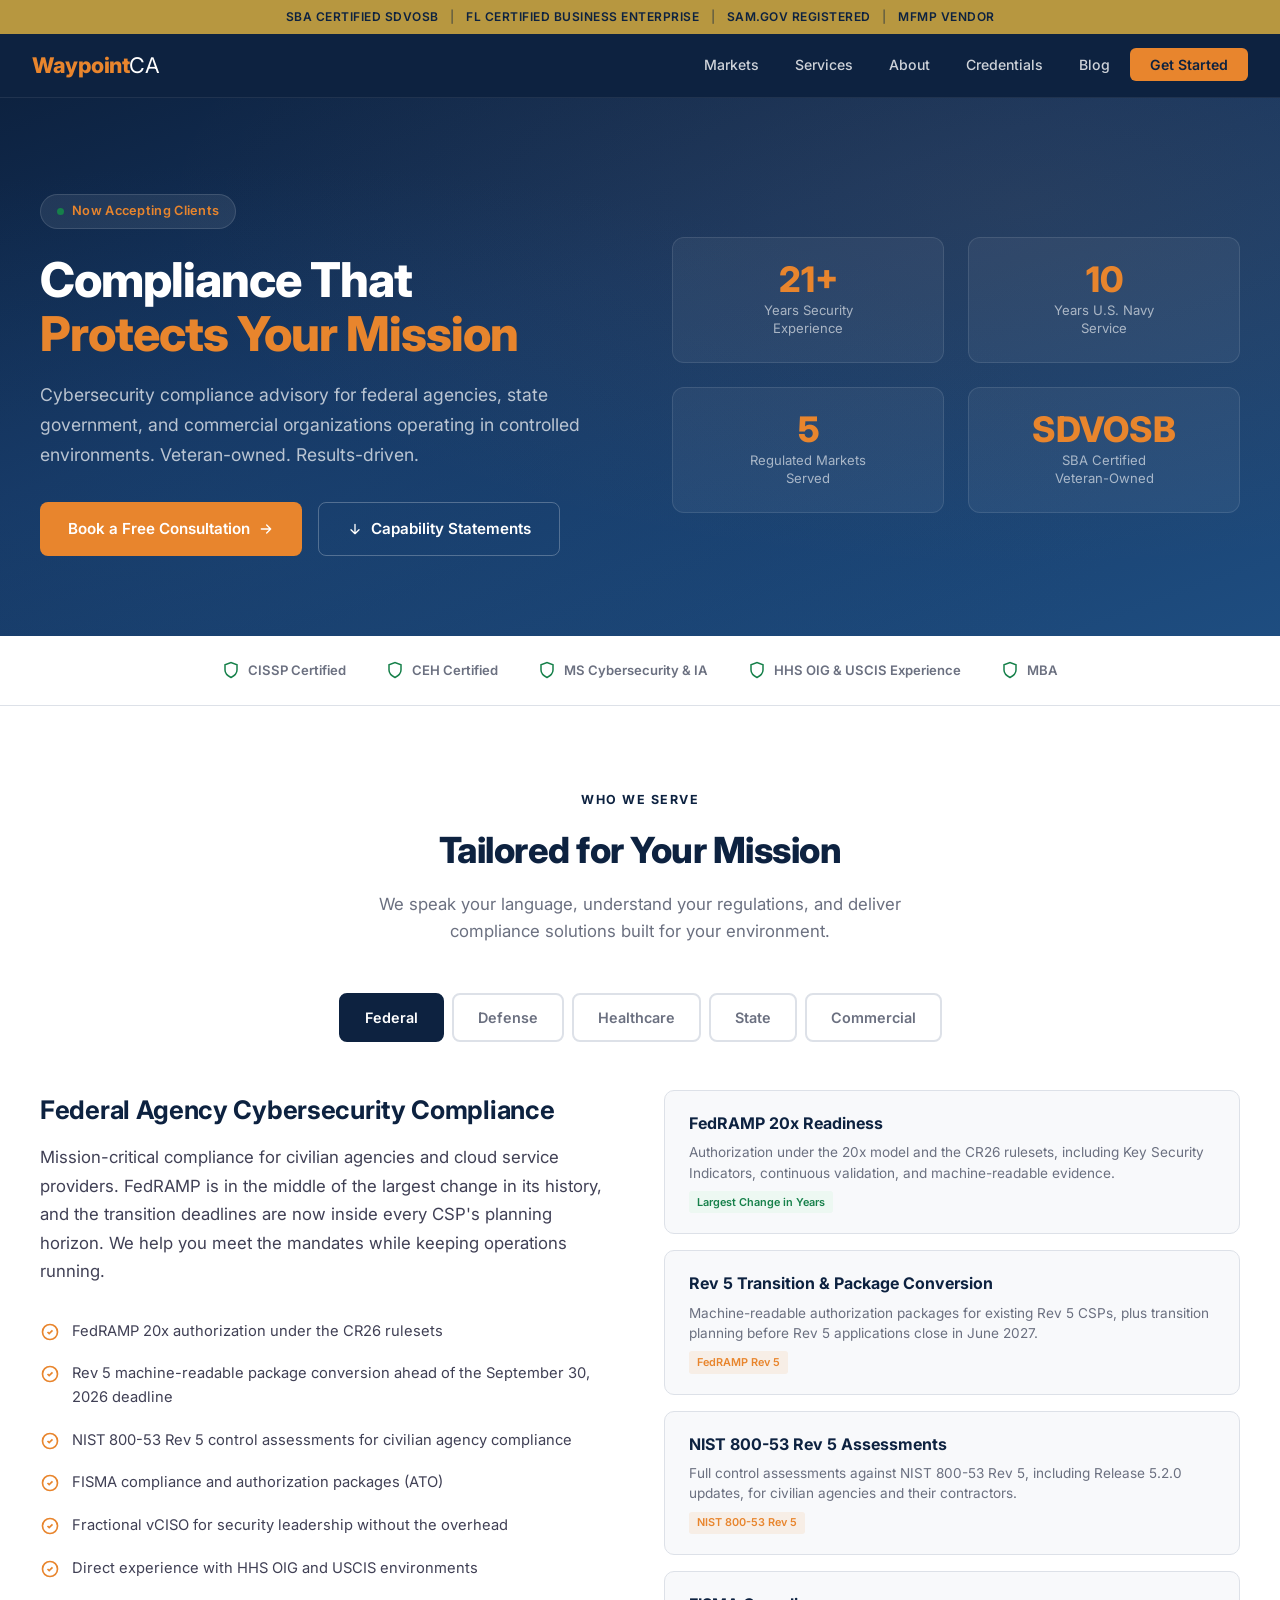
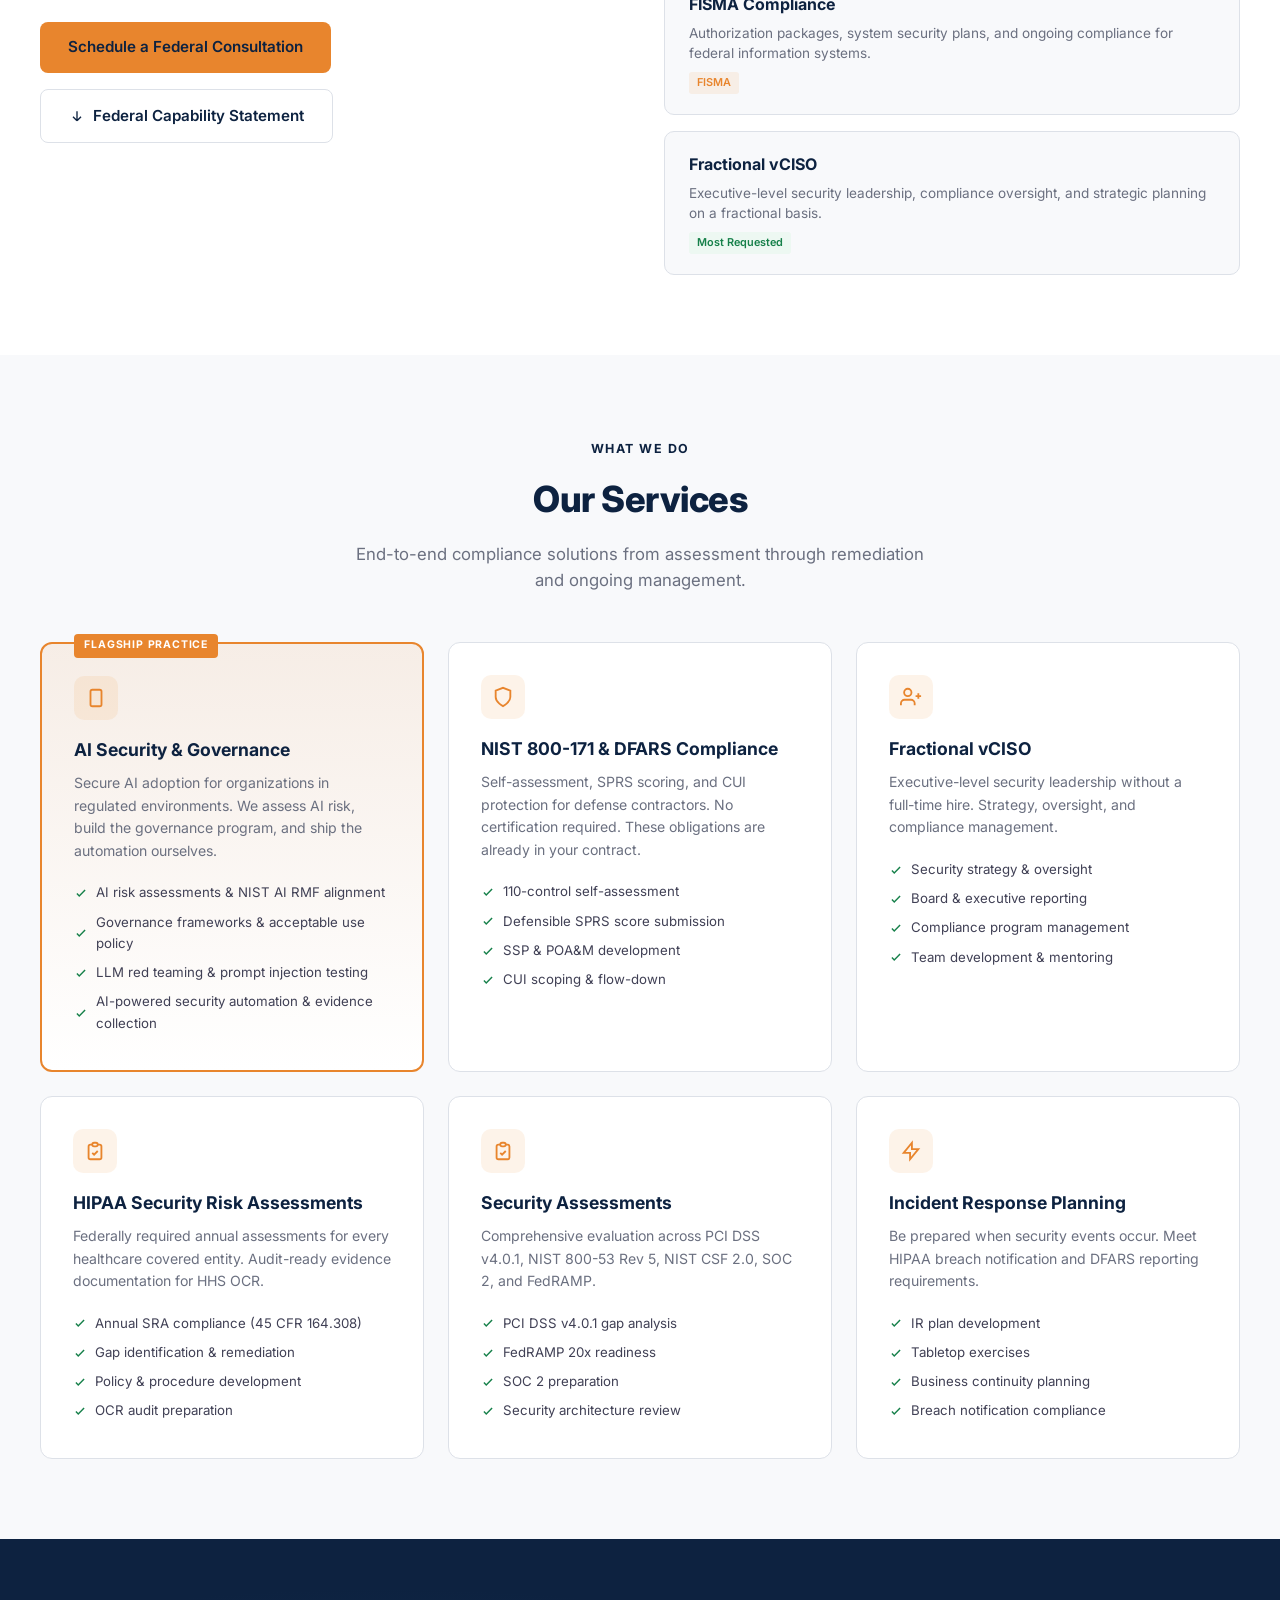
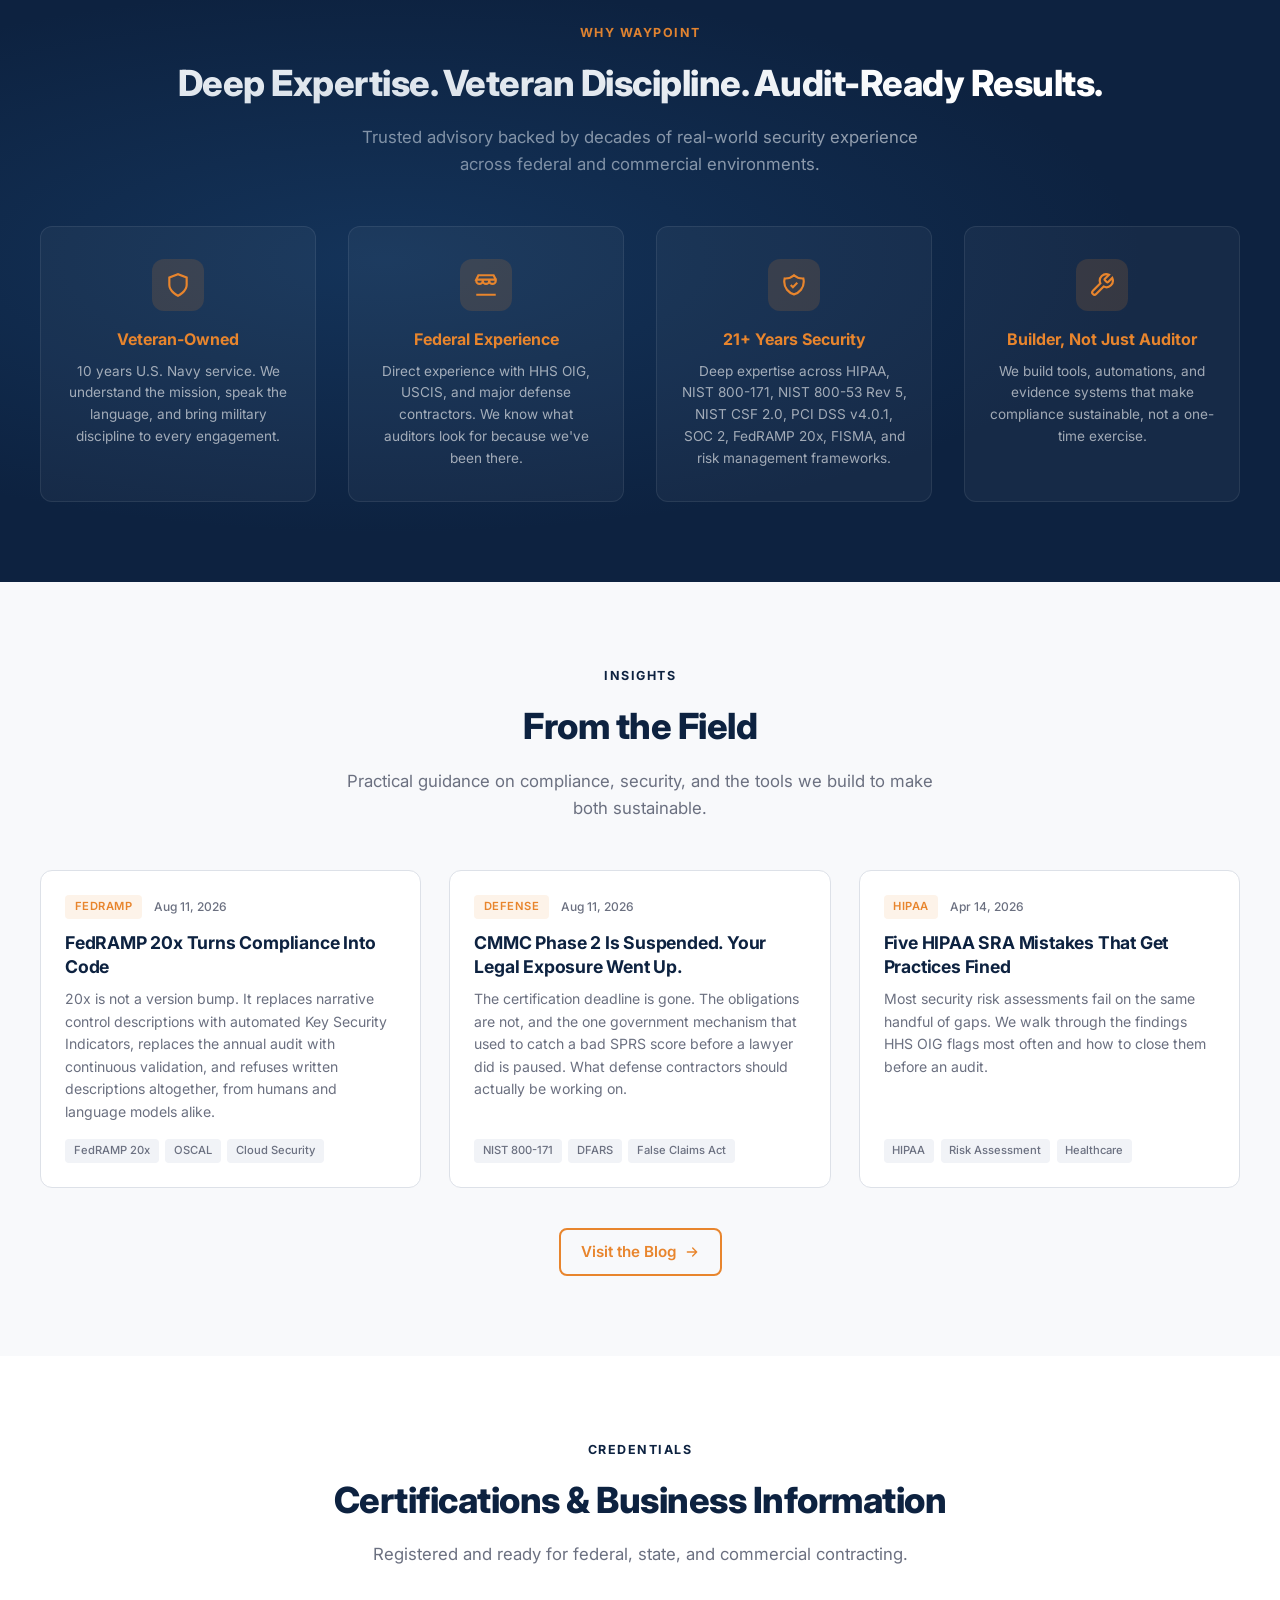
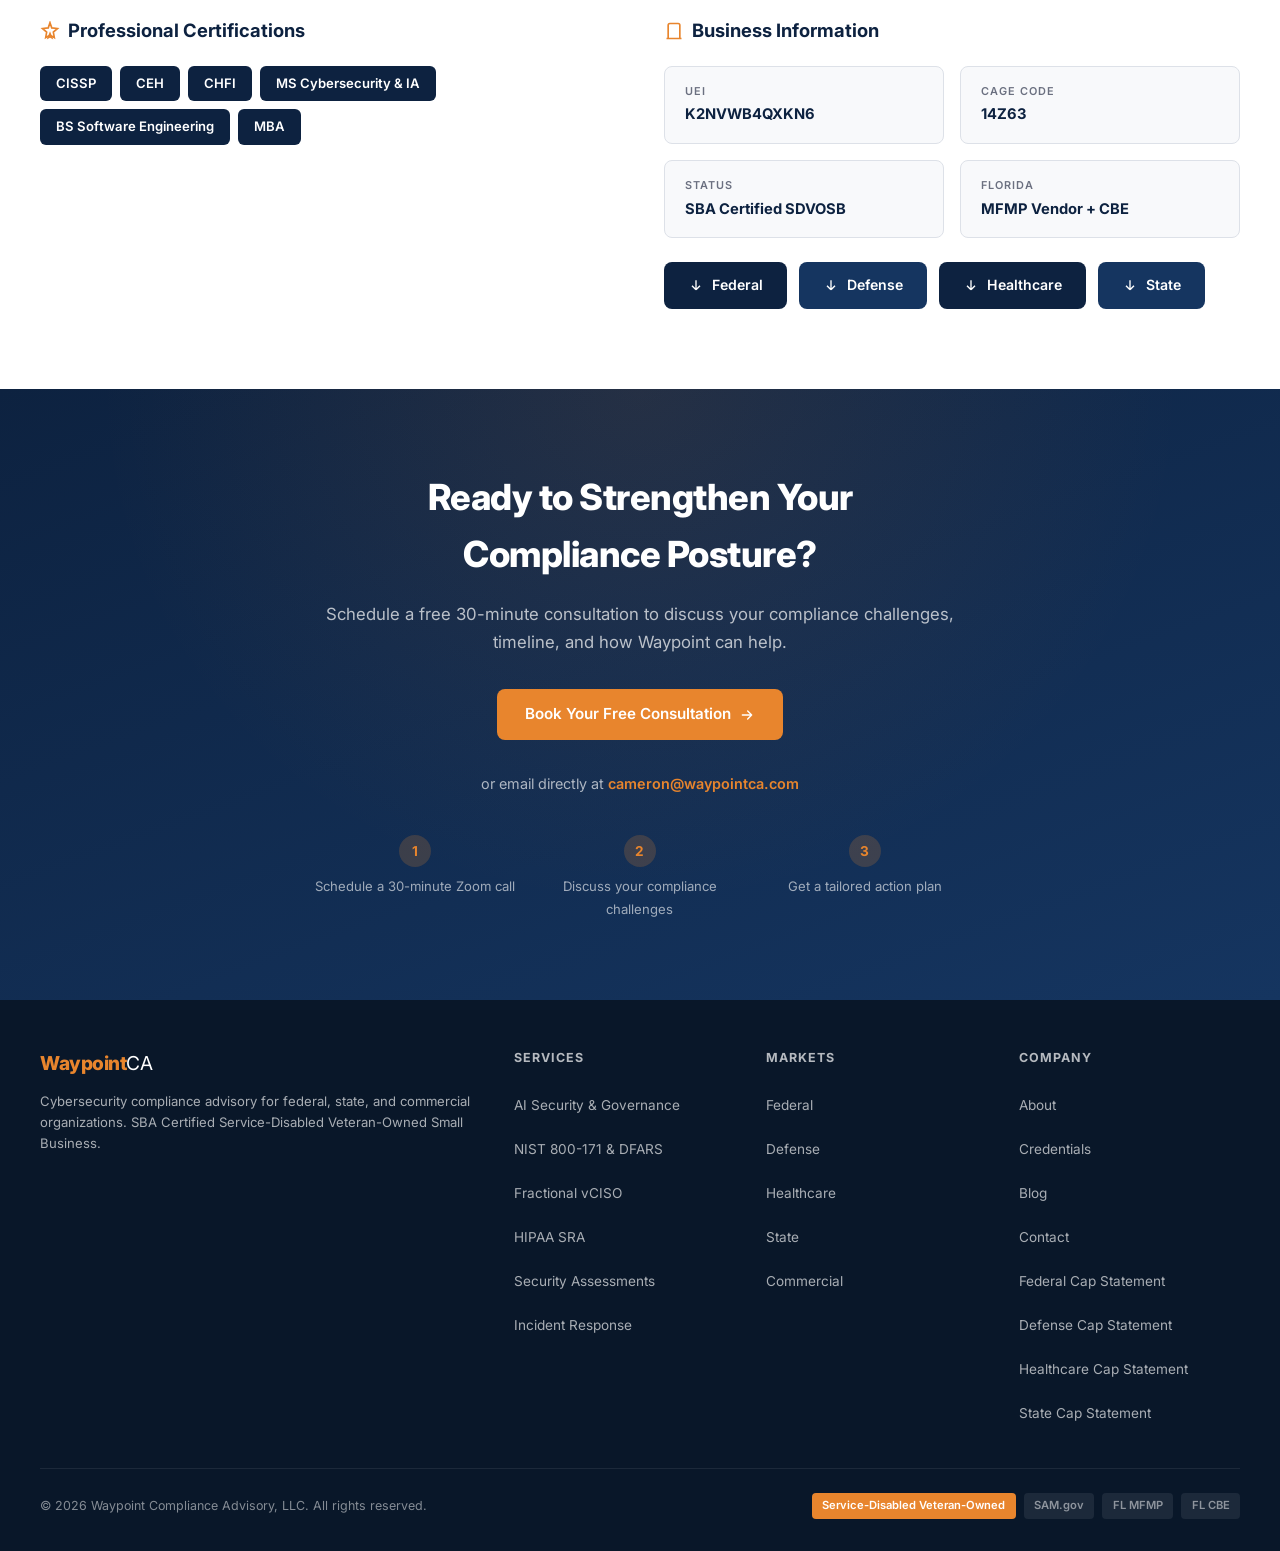
==== index.html @ 5ec18beb "Lead insights with the FedRAMP 20x post Swaps the Florida Makers card, whose CMMC deadline framing i" ====
<!DOCTYPE html>
<html lang="en">
<head>
    <meta charset="UTF-8">
    <meta name="viewport" content="width=device-width, initial-scale=1.0">
    <title>Waypoint Compliance Advisory | Cybersecurity Compliance for Federal, State & Commercial</title>
    <meta name="description" content="Cybersecurity compliance advisory for federal agencies, state government, healthcare, and commercial organizations. HIPAA, NIST 800-171, FedRAMP 20x, FISMA, SOC 2, PCI DSS. SBA Certified SDVOSB. 21+ years experience.">
    <meta property="og:title" content="Waypoint Compliance Advisory | Cybersecurity Compliance">
    <meta property="og:description" content="Cybersecurity compliance advisory for federal, state, healthcare, and commercial organizations. HIPAA, NIST 800-171, FedRAMP, FISMA, SOC 2. SBA Certified SDVOSB.">
    <meta property="og:type" content="website">
    <meta property="og:url" content="https://waypointca.com">
    <meta name="twitter:card" content="summary">
    <meta name="twitter:title" content="Waypoint Compliance Advisory">
    <meta name="twitter:description" content="Cybersecurity compliance for federal, state, healthcare, and commercial organizations. Veteran-owned. Results-driven.">
    <link rel="canonical" href="https://waypointca.com">
    <link rel="preconnect" href="https://fonts.googleapis.com">
    <link rel="preconnect" href="https://fonts.gstatic.com" crossorigin>
    <link href="https://fonts.googleapis.com/css2?family=Inter:wght@400;500;600;700;800&display=swap" rel="stylesheet">
    <style>
        * { margin: 0; padding: 0; box-sizing: border-box; }
        html { scroll-behavior: smooth; }

        /* Skip link */
        .skip-link {
            position: absolute;
            top: -50px;
            left: 0;
            background: var(--accent);
            color: #fff;
            padding: 0.5rem 1.25rem;
            z-index: 200;
            font-weight: 600;
            text-decoration: none;
            border-radius: 0 0 6px 0;
        }
        .skip-link:focus { top: 0; }

        /* Focus indicators */
        a:focus-visible, button:focus-visible, [role="tab"]:focus-visible {
            outline: 2px solid var(--accent);
            outline-offset: 2px;
        }

        :root {
            --navy: #0d2240;
            --navy-mid: #153560;
            --navy-light: #1e4d80;
            --accent: #e8852d;
            --accent-hover: #d4751f;
            --accent-light: rgba(232, 133, 45, 0.1);
            --white: #ffffff;
            --off-white: #f8f9fb;
            --light-bg: #f1f3f7;
            --text-dark: #1a1a2e;
            --text-body: #404055;
            --text-muted: #6b7080;
            --green: #16804a;
            --green-light: #edf8f2;
            --border: #dde1e8;
            --gold: #b79740;
        }

        body {
            font-family: 'Inter', -apple-system, BlinkMacSystemFont, 'Segoe UI', Roboto, sans-serif;
            color: var(--text-body);
            line-height: 1.6;
            -webkit-font-smoothing: antialiased;
        }

        .container {
            max-width: 1200px;
            margin: 0 auto;
            padding: 0 2rem;
        }

        /* ═══════════════════════════════════
           NAV
        ═══════════════════════════════════ */
        .top-bar {
            background: var(--gold);
            color: var(--navy);
            text-align: center;
            padding: 0.45rem 1rem;
            font-size: 0.75rem;
            font-weight: 600;
            letter-spacing: 0.5px;
            text-transform: uppercase;
        }
        .top-bar span { opacity: 0.5; margin: 0 0.5rem; }

        nav {
            background: var(--navy);
            padding: 0 2rem;
            display: flex;
            justify-content: space-between;
            align-items: center;
            position: sticky;
            top: 0;
            z-index: 100;
            height: 64px;
            border-bottom: 1px solid rgba(255,255,255,0.08);
        }
        .logo {
            color: var(--accent);
            font-size: 1.35rem;
            font-weight: 800;
            text-decoration: none;
            letter-spacing: -0.5px;
        }
        .logo span { color: var(--white); font-weight: 400; }

        .nav-links { list-style: none; display: flex; gap: 0.25rem; align-items: center; }
        .nav-links a {
            color: rgba(255,255,255,0.8);
            text-decoration: none;
            font-size: 0.88rem;
            font-weight: 500;
            padding: 0.5rem 1rem;
            border-radius: 6px;
            transition: all 0.2s;
        }
        .nav-links a:hover { color: #fff; background: rgba(255,255,255,0.08); }
        .nav-cta {
            background: var(--accent) !important;
            color: var(--navy) !important;
            font-weight: 600 !important;
            padding: 0.5rem 1.25rem !important;
        }
        .nav-cta:hover { background: var(--accent-hover) !important; }

        /* Mobile nav toggle */
        .nav-toggle { display: none; background: none; border: none; cursor: pointer; padding: 0.5rem; }
        .nav-toggle svg { width: 24px; height: 24px; stroke: white; }

        /* ═══════════════════════════════════
           HERO
        ═══════════════════════════════════ */
        .hero {
            background: linear-gradient(160deg, var(--navy) 0%, var(--navy-mid) 40%, var(--navy-light) 100%);
            color: var(--white);
            padding: 6rem 2rem 5rem;
            position: relative;
            overflow: hidden;
        }
        .hero::before {
            content: '';
            position: absolute;
            top: 0; right: 0; bottom: 0; left: 0;
            background:
                radial-gradient(ellipse at 80% 20%, rgba(232,133,45,0.08) 0%, transparent 60%),
                radial-gradient(ellipse at 20% 80%, rgba(30,77,128,0.3) 0%, transparent 60%);
        }
        .hero-content {
            position: relative;
            max-width: 1200px;
            margin: 0 auto;
            display: grid;
            grid-template-columns: 1fr 1fr;
            gap: 4rem;
            align-items: center;
        }
        .hero-text { max-width: 580px; }
        .hero-eyebrow {
            display: inline-flex;
            align-items: center;
            gap: 0.5rem;
            background: rgba(255,255,255,0.08);
            border: 1px solid rgba(255,255,255,0.12);
            color: var(--accent);
            padding: 0.4rem 1rem;
            border-radius: 20px;
            font-size: 0.8rem;
            font-weight: 600;
            margin-bottom: 1.5rem;
            letter-spacing: 0.3px;
        }
        .hero-eyebrow .dot { width: 7px; height: 7px; background: var(--green); border-radius: 50%; }
        .hero h1 {
            font-size: 3rem;
            line-height: 1.12;
            font-weight: 800;
            letter-spacing: -1px;
            margin-bottom: 1.25rem;
        }
        .hero h1 .highlight { color: var(--accent); }
        .hero .subtitle {
            font-size: 1.1rem;
            color: rgba(255,255,255,0.7);
            line-height: 1.7;
            margin-bottom: 2rem;
        }
        .hero-actions { display: flex; gap: 1rem; flex-wrap: wrap; }

        .btn-primary {
            display: inline-flex;
            align-items: center;
            gap: 0.5rem;
            background: var(--accent);
            color: var(--navy);
            padding: 0.85rem 1.75rem;
            border-radius: 8px;
            text-decoration: none;
            font-weight: 600;
            font-size: 0.95rem;
            transition: all 0.2s;
            border: none;
            cursor: pointer;
        }
        .btn-primary:hover { background: var(--accent-hover); transform: translateY(-1px); }

        /* On dark backgrounds, use white text on accent buttons */
        .hero .btn-primary,
        .cta-section .btn-primary { color: var(--white); }

        .btn-outline {
            display: inline-flex;
            align-items: center;
            gap: 0.5rem;
            background: transparent;
            color: var(--white);
            padding: 0.85rem 1.75rem;
            border-radius: 8px;
            text-decoration: none;
            font-weight: 600;
            font-size: 0.95rem;
            transition: all 0.2s;
            border: 1px solid rgba(255,255,255,0.25);
        }
        .btn-outline:hover { background: rgba(255,255,255,0.08); border-color: rgba(255,255,255,0.4); }

        /* Hero stats */
        .hero-stats {
            display: grid;
            grid-template-columns: 1fr 1fr;
            gap: 1.5rem;
        }
        .stat-card {
            background: rgba(255,255,255,0.05);
            border: 1px solid rgba(255,255,255,0.1);
            border-radius: 12px;
            padding: 1.5rem;
            text-align: center;
        }
        .stat-card .number {
            font-size: 2.2rem;
            font-weight: 800;
            color: var(--accent);
            line-height: 1;
            margin-bottom: 0.25rem;
        }
        .stat-card .label {
            font-size: 0.82rem;
            color: rgba(255,255,255,0.6);
            line-height: 1.4;
        }

        /* ═══════════════════════════════════
           TRUST BAR
        ═══════════════════════════════════ */
        .trust-bar {
            background: var(--white);
            border-bottom: 1px solid var(--border);
            padding: 1.5rem 2rem;
        }
        .trust-bar-inner {
            max-width: 1200px;
            margin: 0 auto;
            display: flex;
            justify-content: center;
            align-items: center;
            gap: 2.5rem;
            flex-wrap: wrap;
        }
        .trust-item {
            display: flex;
            align-items: center;
            gap: 0.5rem;
            font-size: 0.82rem;
            font-weight: 600;
            color: var(--text-muted);
        }
        .trust-item svg {
            width: 18px;
            height: 18px;
            flex-shrink: 0;
        }

        /* ═══════════════════════════════════
           MARKET TABS
        ═══════════════════════════════════ */
        .markets-section {
            padding: 5rem 2rem;
            background: var(--white);
        }
        .section-header {
            text-align: center;
            margin-bottom: 3rem;
        }
        .section-label {
            display: inline-block;
            font-size: 0.78rem;
            font-weight: 700;
            text-transform: uppercase;
            letter-spacing: 1.5px;
            color: var(--navy);
            margin-bottom: 0.75rem;
        }
        .section-header h2 {
            font-size: 2.25rem;
            font-weight: 800;
            color: var(--navy);
            letter-spacing: -0.5px;
            margin-bottom: 0.75rem;
        }
        .section-header p {
            color: var(--text-muted);
            max-width: 600px;
            margin: 0 auto;
            font-size: 1.05rem;
        }

        .market-tabs {
            display: flex;
            justify-content: center;
            gap: 0.5rem;
            margin-bottom: 3rem;
            flex-wrap: wrap;
        }
        .market-tab {
            padding: 0.7rem 1.5rem;
            border: 2px solid var(--border);
            border-radius: 8px;
            font-size: 0.9rem;
            font-weight: 600;
            color: var(--text-muted);
            cursor: pointer;
            transition: all 0.2s;
            background: var(--white);
        }
        .market-tab:hover {
            border-color: var(--accent);
            color: var(--accent);
        }
        .market-tab.active {
            background: var(--navy);
            color: var(--white);
            border-color: var(--navy);
        }

        .market-panel { display: none; }
        .market-panel.active { display: block; }

        .market-content {
            max-width: 1200px;
            margin: 0 auto;
            display: grid;
            grid-template-columns: 1fr 1fr;
            gap: 3rem;
            align-items: start;
        }
        .market-info h3 {
            font-size: 1.6rem;
            font-weight: 700;
            color: var(--navy);
            margin-bottom: 0.75rem;
            letter-spacing: -0.3px;
        }
        .market-info .lead {
            font-size: 1.05rem;
            color: var(--text-body);
            margin-bottom: 1.5rem;
            line-height: 1.7;
        }
        .market-pain-points {
            list-style: none;
            margin-bottom: 2rem;
        }
        .market-pain-points li {
            display: flex;
            gap: 0.75rem;
            padding: 0.6rem 0;
            font-size: 0.92rem;
            color: var(--text-body);
            align-items: flex-start;
        }
        .market-pain-points li svg {
            flex-shrink: 0;
            margin-top: 2px;
        }

        .market-services {
            display: grid;
            gap: 1rem;
        }
        .market-service-card {
            background: var(--off-white);
            border: 1px solid var(--border);
            border-radius: 10px;
            padding: 1.25rem 1.5rem;
            transition: all 0.2s;
        }
        .market-service-card:hover {
            border-color: var(--accent);
            box-shadow: 0 2px 12px rgba(232,133,45,0.1);
        }
        .market-service-card h4 {
            font-size: 1rem;
            font-weight: 700;
            color: var(--navy);
            margin-bottom: 0.35rem;
        }
        .market-service-card p {
            font-size: 0.85rem;
            color: var(--text-muted);
            line-height: 1.5;
        }
        .market-service-card .tag {
            display: inline-block;
            font-size: 0.68rem;
            padding: 0.15rem 0.5rem;
            border-radius: 3px;
            font-weight: 600;
            margin-top: 0.5rem;
        }
        .tag-framework { background: var(--accent-light); color: var(--accent); }
        .tag-popular { background: var(--green-light); color: var(--green); }

        .advisory-note {
            background: var(--off-white);
            border-left: 3px solid var(--accent);
            border-radius: 0 8px 8px 0;
            padding: 1rem 1.25rem;
            margin-bottom: 2rem;
            font-size: 0.85rem;
            line-height: 1.65;
            color: var(--text-body);
        }
        .advisory-note strong { color: var(--navy); }

        /* ═══════════════════════════════════
           SERVICES
        ═══════════════════════════════════ */
        .services-section {
            padding: 5rem 2rem;
            background: var(--off-white);
        }
        .services-grid {
            display: grid;
            grid-template-columns: repeat(3, 1fr);
            gap: 1.5rem;
            max-width: 1200px;
            margin: 0 auto;
        }
        .service-card {
            background: var(--white);
            border: 1px solid var(--border);
            border-radius: 12px;
            padding: 2rem;
            transition: all 0.25s;
            position: relative;
        }
        .service-card:hover {
            border-color: var(--accent);
            box-shadow: 0 4px 20px rgba(0,0,0,0.06);
            transform: translateY(-2px);
        }
        .service-card.featured {
            border: 2px solid var(--accent);
            background: linear-gradient(to bottom, var(--accent-light), var(--white));
        }
        .service-card .flag {
            position: absolute;
            top: -10px;
            left: 2rem;
            background: var(--accent);
            color: var(--white);
            font-size: 0.66rem;
            font-weight: 700;
            text-transform: uppercase;
            letter-spacing: 0.8px;
            padding: 0.2rem 0.65rem;
            border-radius: 4px;
        }
        .service-card .card-icon {
            width: 44px;
            height: 44px;
            border-radius: 10px;
            display: flex;
            align-items: center;
            justify-content: center;
            margin-bottom: 1rem;
            background: var(--accent-light);
        }
        .service-card .card-icon svg { width: 22px; height: 22px; }
        .service-card .card-icon.green { background: var(--green-light); }
        .service-card h3 {
            font-size: 1.1rem;
            font-weight: 700;
            color: var(--navy);
            margin-bottom: 0.5rem;
        }
        .service-card p {
            font-size: 0.88rem;
            color: var(--text-muted);
            margin-bottom: 1rem;
            line-height: 1.6;
        }
        .service-card ul {
            list-style: none;
            font-size: 0.83rem;
        }
        .service-card ul li {
            display: flex;
            align-items: center;
            gap: 0.5rem;
            padding: 0.25rem 0;
            color: var(--text-body);
        }
        .service-card ul li svg { flex-shrink: 0; }

        /* ═══════════════════════════════════
           WHY WAYPOINT
        ═══════════════════════════════════ */
        .why-section {
            padding: 5rem 2rem;
            background: var(--navy);
            color: var(--white);
            position: relative;
            overflow: hidden;
        }
        .why-section::before {
            content: '';
            position: absolute;
            top: 0; right: 0; bottom: 0; left: 0;
            background: radial-gradient(ellipse at 30% 50%, rgba(30,77,128,0.4) 0%, transparent 60%);
        }
        .why-section .section-header h2 { color: var(--white); }
        .why-section .section-header p { color: rgba(255,255,255,0.6); }
        .why-section .section-label { color: var(--accent); }

        .why-grid {
            display: grid;
            grid-template-columns: repeat(4, 1fr);
            gap: 2rem;
            max-width: 1200px;
            margin: 0 auto;
            position: relative;
        }
        .why-card {
            text-align: center;
            padding: 2rem 1.5rem;
            background: rgba(255,255,255,0.04);
            border: 1px solid rgba(255,255,255,0.08);
            border-radius: 12px;
            transition: all 0.25s;
        }
        .why-card:hover {
            background: rgba(255,255,255,0.08);
            transform: translateY(-2px);
        }
        .why-card .card-icon {
            width: 52px;
            height: 52px;
            border-radius: 12px;
            display: flex;
            align-items: center;
            justify-content: center;
            margin: 0 auto 1rem;
            background: rgba(232,133,45,0.15);
        }
        .why-card .card-icon svg { width: 26px; height: 26px; }
        .why-card h3 {
            font-size: 1rem;
            font-weight: 700;
            color: var(--accent);
            margin-bottom: 0.5rem;
        }
        .why-card p {
            font-size: 0.85rem;
            color: rgba(255,255,255,0.6);
            line-height: 1.6;
        }

        /* ═══════════════════════════════════
           BLOG / INSIGHTS
        ═══════════════════════════════════ */
        .blog-section {
            padding: 5rem 2rem;
            background: var(--off-white);
        }
        .blog-grid {
            display: grid;
            grid-template-columns: repeat(3, 1fr);
            gap: 1.75rem;
            max-width: 1200px;
            margin: 0 auto;
        }
        .blog-card {
            background: var(--white);
            border: 1px solid var(--border);
            border-radius: 12px;
            overflow: hidden;
            transition: all 0.25s;
            display: flex;
            flex-direction: column;
            text-decoration: none;
            color: inherit;
        }
        .blog-card:hover {
            border-color: var(--accent);
            box-shadow: 0 4px 20px rgba(0,0,0,0.06);
            transform: translateY(-3px);
        }
        .blog-card-body {
            padding: 1.5rem;
            display: flex;
            flex-direction: column;
            flex: 1;
        }
        .blog-card-meta {
            display: flex;
            align-items: center;
            gap: 0.75rem;
            font-size: 0.75rem;
            color: var(--text-muted);
            font-weight: 500;
            margin-bottom: 0.75rem;
        }
        .blog-card-category {
            background: var(--accent-light);
            color: var(--accent);
            padding: 0.2rem 0.6rem;
            border-radius: 4px;
            font-weight: 600;
            font-size: 0.7rem;
            text-transform: uppercase;
            letter-spacing: 0.5px;
        }
        .blog-card h3 {
            font-size: 1.1rem;
            font-weight: 700;
            color: var(--navy);
            margin-bottom: 0.6rem;
            line-height: 1.35;
            letter-spacing: -0.2px;
        }
        .blog-card p {
            font-size: 0.88rem;
            color: var(--text-muted);
            line-height: 1.6;
            flex: 1;
        }
        .blog-card-tags {
            display: flex;
            gap: 0.4rem;
            flex-wrap: wrap;
            margin-top: 1rem;
        }
        .blog-card-tags span {
            font-size: 0.7rem;
            padding: 0.2rem 0.55rem;
            border-radius: 4px;
            background: var(--light-bg);
            color: var(--text-muted);
            font-weight: 500;
        }
        .blog-cta {
            text-align: center;
            margin-top: 2.5rem;
        }
        .blog-cta a {
            display: inline-flex;
            align-items: center;
            gap: 0.5rem;
            color: var(--accent);
            text-decoration: none;
            font-weight: 600;
            font-size: 0.95rem;
            padding: 0.6rem 1.25rem;
            border: 2px solid var(--accent);
            border-radius: 8px;
            transition: all 0.2s;
        }
        .blog-cta a:hover {
            background: var(--accent);
            color: var(--white);
        }

        /* ═══════════════════════════════════
           CREDENTIALS & BUSINESS INFO
        ═══════════════════════════════════ */
        .credentials-section {
            padding: 5rem 2rem;
            background: var(--white);
        }
        .cred-grid {
            max-width: 1200px;
            margin: 0 auto;
            display: grid;
            grid-template-columns: 1fr 1fr;
            gap: 3rem;
        }
        .cred-block h3 {
            font-size: 1.15rem;
            font-weight: 700;
            color: var(--navy);
            margin-bottom: 1.25rem;
            display: flex;
            align-items: center;
            gap: 0.5rem;
        }
        .cred-block h3 svg { width: 20px; height: 20px; }

        .cert-grid {
            display: flex;
            gap: 0.5rem;
            flex-wrap: wrap;
        }
        .cert-badge {
            background: var(--navy);
            color: var(--white);
            padding: 0.45rem 1rem;
            border-radius: 6px;
            font-size: 0.82rem;
            font-weight: 600;
        }

        .biz-grid {
            display: grid;
            grid-template-columns: 1fr 1fr;
            gap: 1rem;
        }
        .biz-item {
            background: var(--off-white);
            padding: 1rem 1.25rem;
            border-radius: 8px;
            border: 1px solid var(--border);
        }
        .biz-item .biz-label {
            display: block;
            font-size: 0.68rem;
            text-transform: uppercase;
            letter-spacing: 1px;
            color: var(--text-muted);
            font-weight: 600;
            margin-bottom: 0.2rem;
        }
        .biz-item .value {
            font-weight: 700;
            color: var(--navy);
            font-size: 0.92rem;
        }

        .download-row {
            margin-top: 1.5rem;
        }
        .btn-secondary {
            display: inline-flex;
            align-items: center;
            gap: 0.5rem;
            background: var(--navy);
            color: var(--white);
            padding: 0.75rem 1.5rem;
            border-radius: 8px;
            text-decoration: none;
            font-weight: 600;
            font-size: 0.88rem;
            transition: all 0.2s;
        }
        .btn-secondary:hover { background: var(--navy-mid); }

        /* ═══════════════════════════════════
           CTA / CONTACT
        ═══════════════════════════════════ */
        .cta-section {
            padding: 5rem 2rem;
            background: linear-gradient(160deg, var(--navy) 0%, var(--navy-mid) 100%);
            color: var(--white);
            text-align: center;
            position: relative;
            overflow: hidden;
        }
        .cta-section::before {
            content: '';
            position: absolute;
            top: 0; right: 0; bottom: 0; left: 0;
            background: radial-gradient(ellipse at 50% 0%, rgba(232,133,45,0.1) 0%, transparent 60%);
        }
        .cta-content {
            position: relative;
            max-width: 650px;
            margin: 0 auto;
        }
        .cta-content h2 {
            font-size: 2.25rem;
            font-weight: 800;
            margin-bottom: 1rem;
            letter-spacing: -0.5px;
        }
        .cta-content p {
            font-size: 1.05rem;
            color: rgba(255,255,255,0.7);
            margin-bottom: 2rem;
            line-height: 1.7;
        }
        .cta-actions {
            display: flex;
            justify-content: center;
            gap: 1rem;
            flex-wrap: wrap;
            margin-bottom: 2rem;
        }
        .cta-email {
            margin-top: 1rem;
            font-size: 0.9rem;
            color: rgba(255,255,255,0.65);
        }
        .cta-email a {
            color: var(--accent);
            text-decoration: none;
            font-weight: 600;
        }
        .cta-email a:hover { text-decoration: underline; }

        .expect-grid {
            display: grid;
            grid-template-columns: repeat(3, 1fr);
            gap: 1.5rem;
            max-width: 700px;
            margin: 2.5rem auto 0;
        }
        .expect-item {
            text-align: center;
        }
        .expect-item .step {
            width: 32px;
            height: 32px;
            border-radius: 50%;
            background: rgba(232,133,45,0.2);
            color: var(--accent);
            font-size: 0.85rem;
            font-weight: 700;
            display: flex;
            align-items: center;
            justify-content: center;
            margin: 0 auto 0.5rem;
        }
        .expect-item p {
            font-size: 0.82rem;
            color: rgba(255,255,255,0.6);
            margin-bottom: 0;
        }

        /* ═══════════════════════════════════
           FOOTER
        ═══════════════════════════════════ */
        footer {
            background: #091729;
            color: rgba(255,255,255,0.5);
            padding: 3rem 2rem 2rem;
        }
        .footer-inner {
            max-width: 1200px;
            margin: 0 auto;
            display: grid;
            grid-template-columns: 2fr 1fr 1fr 1fr;
            gap: 2rem;
        }
        .footer-brand .logo { font-size: 1.2rem; }
        .footer-brand p {
            font-size: 0.82rem;
            margin-top: 0.75rem;
            line-height: 1.6;
            color: rgba(255,255,255,0.65);
        }
        .footer-col h4 {
            font-size: 0.78rem;
            font-weight: 700;
            text-transform: uppercase;
            letter-spacing: 1px;
            color: rgba(255,255,255,0.7);
            margin-bottom: 1rem;
        }
        .footer-col a {
            display: block;
            color: rgba(255,255,255,0.65);
            text-decoration: none;
            font-size: 0.85rem;
            padding: 0.5rem 0;
            min-height: 44px;
            display: flex;
            align-items: center;
            transition: color 0.2s;
        }
        .footer-col a:hover { color: var(--accent); }

        .footer-bottom {
            max-width: 1200px;
            margin: 2rem auto 0;
            padding-top: 1.5rem;
            border-top: 1px solid rgba(255,255,255,0.08);
            display: flex;
            justify-content: space-between;
            align-items: center;
            flex-wrap: wrap;
            gap: 1rem;
        }
        .footer-bottom p { font-size: 0.78rem; }
        .footer-badges {
            display: flex;
            gap: 0.5rem;
            flex-wrap: wrap;
        }
        .footer-badge {
            padding: 0.25rem 0.65rem;
            border-radius: 4px;
            font-size: 0.7rem;
            font-weight: 600;
        }
        .footer-badge.veteran { background: var(--accent); color: var(--white); }
        .footer-badge.reg { background: rgba(255,255,255,0.08); color: rgba(255,255,255,0.5); }

        /* ═══════════════════════════════════
           RESPONSIVE
        ═══════════════════════════════════ */
        @media (max-width: 1024px) {
            .hero-content { grid-template-columns: 1fr; gap: 2rem; }
            .hero-stats { grid-template-columns: repeat(4, 1fr); }
            .services-grid { grid-template-columns: repeat(2, 1fr); }
            .why-grid { grid-template-columns: repeat(2, 1fr); }
            .blog-grid { grid-template-columns: 1fr 1fr; }
            .footer-inner { grid-template-columns: 1fr 1fr; }
        }

        @media (max-width: 768px) {
            .hero { padding: 4rem 1.5rem 3rem; }
            .hero h1 { font-size: 2rem; }
            .hero-stats { grid-template-columns: repeat(2, 1fr); }
            .hero-actions { flex-direction: column; }
            .hero-actions a { text-align: center; }
            .nav-links { display: none; }
            .nav-links.show {
                display: flex;
                flex-direction: column;
                position: absolute;
                top: 64px;
                left: 0;
                right: 0;
                background: var(--navy);
                padding: 1rem;
                border-bottom: 1px solid rgba(255,255,255,0.08);
                z-index: 99;
            }
            .nav-links.show li { width: 100%; }
            .nav-links.show a { display: block; padding: 0.75rem 1rem; min-height: 44px; }
            .nav-toggle { display: block; }
            .services-grid { grid-template-columns: 1fr; }
            .why-grid { grid-template-columns: 1fr; }
            .market-content { grid-template-columns: 1fr; }
            .market-tabs { gap: 0.35rem; }
            .market-tab { padding: 0.6rem 1rem; font-size: 0.82rem; }
            .blog-grid { grid-template-columns: 1fr; }
            .cred-grid { grid-template-columns: 1fr; }
            .expect-grid { grid-template-columns: 1fr; }
            .footer-inner { grid-template-columns: 1fr; }
            .footer-bottom { flex-direction: column; text-align: center; }
            .top-bar { font-size: 0.65rem; padding: 0.4rem 0.5rem; }
        }
    </style>
    <!-- Google tag (gtag.js) -->
    <script async src="https://www.googletagmanager.com/gtag/js?id=G-YKWY9GBXCT"></script>
    <script>
      window.dataLayer = window.dataLayer || [];
      function gtag(){dataLayer.push(arguments);}
      gtag('js', new Date());
      gtag('config', 'G-YKWY9GBXCT');
    </script>
</head>
<body>

<a href="#main-content" class="skip-link">Skip to main content</a>

<!-- TOP BAR -->
<div class="top-bar">
    SBA Certified SDVOSB <span>|</span> FL Certified Business Enterprise <span>|</span> SAM.gov Registered <span>|</span> MFMP Vendor
</div>

<!-- NAV -->
<nav aria-label="Main navigation">
    <a href="#" class="logo">Waypoint<span>CA</span></a>
    <ul class="nav-links">
        <li><a href="#markets">Markets</a></li>
        <li><a href="#services">Services</a></li>
        <li><a href="#about">About</a></li>
        <li><a href="#credentials">Credentials</a></li>
        <li><a href="https://blog.waypointca.com" target="_blank" rel="noopener">Blog</a></li>
        <li><a href="#contact" class="nav-cta">Get Started</a></li>
    </ul>
    <button class="nav-toggle" aria-label="Toggle navigation menu" aria-expanded="false"
            onclick="var nl=document.querySelector('.nav-links');nl.classList.toggle('show');this.setAttribute('aria-expanded',nl.classList.contains('show'))">
        <svg aria-hidden="true" fill="none" viewBox="0 0 24 24" stroke-width="2"><path stroke-linecap="round" d="M4 6h16M4 12h16M4 18h16"/></svg>
    </button>
</nav>

<!-- HERO -->
<main id="main-content">
<section class="hero">
    <div class="hero-content">
        <div class="hero-text">
            <div class="hero-eyebrow">
                <span class="dot" aria-hidden="true"></span>
                Now Accepting Clients
            </div>
            <h1>Compliance That<br><span class="highlight">Protects Your Mission</span></h1>
            <p class="subtitle">Cybersecurity compliance advisory for federal agencies, state government, and commercial organizations operating in controlled environments. Veteran-owned. Results-driven.</p>
            <div class="hero-actions">
                <a href="https://calendly.com/tech-waypointca/30min" class="btn-primary">
                    Book a Free Consultation
                    <svg aria-hidden="true" width="16" height="16" fill="none" viewBox="0 0 24 24"><path stroke="currentColor" stroke-width="2" stroke-linecap="round" stroke-linejoin="round" d="M5 12h14m-6-6 6 6-6 6"/></svg>
                </a>
                <a href="#markets" class="btn-outline">
                    <svg aria-hidden="true" width="16" height="16" fill="none" viewBox="0 0 24 24"><path stroke="currentColor" stroke-width="2" stroke-linecap="round" stroke-linejoin="round" d="M12 5v14m0 0-6-6m6 6 6-6"/></svg>
                    Capability Statements
                </a>
            </div>
        </div>
        <div class="hero-stats">
            <div class="stat-card">
                <div class="number">21+</div>
                <div class="label">Years Security<br>Experience</div>
            </div>
            <div class="stat-card">
                <div class="number">10</div>
                <div class="label">Years U.S. Navy<br>Service</div>
            </div>
            <div class="stat-card">
                <div class="number">5</div>
                <div class="label">Regulated Markets<br>Served</div>
            </div>
            <div class="stat-card">
                <div class="number">SDVOSB</div>
                <div class="label">SBA Certified<br>Veteran-Owned</div>
            </div>
        </div>
    </div>
</section>

<!-- TRUST BAR -->
<div class="trust-bar">
    <div class="trust-bar-inner">
        <div class="trust-item">
            <svg aria-hidden="true" viewBox="0 0 24 24" fill="none" stroke="#16804a" stroke-width="2"><path d="M12 22s8-4 8-10V5l-8-3-8 3v7c0 6 8 10 8 10z"/></svg>
            CISSP Certified
        </div>
        <div class="trust-item">
            <svg aria-hidden="true" viewBox="0 0 24 24" fill="none" stroke="#16804a" stroke-width="2"><path d="M12 22s8-4 8-10V5l-8-3-8 3v7c0 6 8 10 8 10z"/></svg>
            CEH Certified
        </div>
        <div class="trust-item">
            <svg aria-hidden="true" viewBox="0 0 24 24" fill="none" stroke="#16804a" stroke-width="2"><path d="M12 22s8-4 8-10V5l-8-3-8 3v7c0 6 8 10 8 10z"/></svg>
            MS Cybersecurity &amp; IA
        </div>
        <div class="trust-item">
            <svg aria-hidden="true" viewBox="0 0 24 24" fill="none" stroke="#16804a" stroke-width="2"><path d="M12 22s8-4 8-10V5l-8-3-8 3v7c0 6 8 10 8 10z"/></svg>
            HHS OIG &amp; USCIS Experience
        </div>
        <div class="trust-item">
            <svg aria-hidden="true" viewBox="0 0 24 24" fill="none" stroke="#16804a" stroke-width="2"><path d="M12 22s8-4 8-10V5l-8-3-8 3v7c0 6 8 10 8 10z"/></svg>
            MBA
        </div>
    </div>
</div>

<!-- MARKETS -->
<section class="markets-section" id="markets">
    <div class="section-header">
        <div class="section-label">Who We Serve</div>
        <h2>Tailored for Your Mission</h2>
        <p>We speak your language, understand your regulations, and deliver compliance solutions built for your environment.</p>
    </div>

    <div class="market-tabs" role="tablist" aria-label="Market segments">
        <div class="market-tab active" role="tab" id="tab-federal" tabindex="0" aria-selected="true" aria-controls="market-federal" onclick="switchMarket('federal')" onkeydown="tabKeyHandler(event,'federal')">Federal</div>
        <div class="market-tab" role="tab" id="tab-defense" tabindex="-1" aria-selected="false" aria-controls="market-defense" onclick="switchMarket('defense')" onkeydown="tabKeyHandler(event,'defense')">Defense</div>
        <div class="market-tab" role="tab" id="tab-healthcare" tabindex="-1" aria-selected="false" aria-controls="market-healthcare" onclick="switchMarket('healthcare')" onkeydown="tabKeyHandler(event,'healthcare')">Healthcare</div>
        <div class="market-tab" role="tab" id="tab-state" tabindex="-1" aria-selected="false" aria-controls="market-state" onclick="switchMarket('state')" onkeydown="tabKeyHandler(event,'state')">State</div>
        <div class="market-tab" role="tab" id="tab-commercial" tabindex="-1" aria-selected="false" aria-controls="market-commercial" onclick="switchMarket('commercial')" onkeydown="tabKeyHandler(event,'commercial')">Commercial</div>
    </div>

    <!-- FEDERAL PANEL -->
    <div class="market-panel active" id="market-federal" role="tabpanel" aria-labelledby="tab-federal">
        <div class="market-content">
            <div class="market-info">
                <h3>Federal Agency Cybersecurity Compliance</h3>
                <p class="lead">Mission-critical compliance for civilian agencies and cloud service providers. FedRAMP is in the middle of the largest change in its history, and the transition deadlines are now inside every CSP's planning horizon. We help you meet the mandates while keeping operations running.</p>
                <ul class="market-pain-points">
                    <li>
                        <svg aria-hidden="true" width="20" height="20" viewBox="0 0 24 24" fill="none" stroke="#e8852d" stroke-width="2"><path d="M9 12l2 2 4-4m6 2a9 9 0 11-18 0 9 9 0 0118 0z"/></svg>
                        FedRAMP 20x authorization under the CR26 rulesets
                    </li>
                    <li>
                        <svg aria-hidden="true" width="20" height="20" viewBox="0 0 24 24" fill="none" stroke="#e8852d" stroke-width="2"><path d="M9 12l2 2 4-4m6 2a9 9 0 11-18 0 9 9 0 0118 0z"/></svg>
                        Rev 5 machine-readable package conversion ahead of the September 30, 2026 deadline
                    </li>
                    <li>
                        <svg aria-hidden="true" width="20" height="20" viewBox="0 0 24 24" fill="none" stroke="#e8852d" stroke-width="2"><path d="M9 12l2 2 4-4m6 2a9 9 0 11-18 0 9 9 0 0118 0z"/></svg>
                        NIST 800-53 Rev 5 control assessments for civilian agency compliance
                    </li>
                    <li>
                        <svg aria-hidden="true" width="20" height="20" viewBox="0 0 24 24" fill="none" stroke="#e8852d" stroke-width="2"><path d="M9 12l2 2 4-4m6 2a9 9 0 11-18 0 9 9 0 0118 0z"/></svg>
                        FISMA compliance and authorization packages (ATO)
                    </li>
                    <li>
                        <svg aria-hidden="true" width="20" height="20" viewBox="0 0 24 24" fill="none" stroke="#e8852d" stroke-width="2"><path d="M9 12l2 2 4-4m6 2a9 9 0 11-18 0 9 9 0 0118 0z"/></svg>
                        Fractional vCISO for security leadership without the overhead
                    </li>
                    <li>
                        <svg aria-hidden="true" width="20" height="20" viewBox="0 0 24 24" fill="none" stroke="#e8852d" stroke-width="2"><path d="M9 12l2 2 4-4m6 2a9 9 0 11-18 0 9 9 0 0118 0z"/></svg>
                        Direct experience with HHS OIG and USCIS environments
                    </li>
                </ul>
                <div style="display:flex;gap:1rem;flex-wrap:wrap;align-items:center;">
                    <a href="https://calendly.com/tech-waypointca/30min" class="btn-primary">Schedule a Federal Consultation</a>
                    <a href="assets/Waypoint_CapStmt_Federal.pdf" class="btn-outline" style="color:var(--navy);border-color:var(--border);">
                        <svg aria-hidden="true" width="16" height="16" viewBox="0 0 24 24" fill="none" stroke="currentColor" stroke-width="2"><path d="M12 5v14m0 0l-6-6m6 6l6-6"/></svg>
                        Federal Capability Statement
                    </a>
                </div>
            </div>
            <div class="market-services">
                <div class="market-service-card">
                    <h4>FedRAMP 20x Readiness</h4>
                    <p>Authorization under the 20x model and the CR26 rulesets, including Key Security Indicators, continuous validation, and machine-readable evidence.</p>
                    <span class="tag tag-popular">Largest Change in Years</span>
                </div>
                <div class="market-service-card">
                    <h4>Rev 5 Transition &amp; Package Conversion</h4>
                    <p>Machine-readable authorization packages for existing Rev 5 CSPs, plus transition planning before Rev 5 applications close in June 2027.</p>
                    <span class="tag tag-framework">FedRAMP Rev 5</span>
                </div>
                <div class="market-service-card">
                    <h4>NIST 800-53 Rev 5 Assessments</h4>
                    <p>Full control assessments against NIST 800-53 Rev 5, including Release 5.2.0 updates, for civilian agencies and their contractors.</p>
                    <span class="tag tag-framework">NIST 800-53 Rev 5</span>
                </div>
                <div class="market-service-card">
                    <h4>FISMA Compliance</h4>
                    <p>Authorization packages, system security plans, and ongoing compliance for federal information systems.</p>
                    <span class="tag tag-framework">FISMA</span>
                </div>
                <div class="market-service-card">
                    <h4>Fractional vCISO</h4>
                    <p>Executive-level security leadership, compliance oversight, and strategic planning on a fractional basis.</p>
                    <span class="tag tag-popular">Most Requested</span>
                </div>
            </div>
        </div>
    </div>

    <!-- DEFENSE PANEL -->
    <div class="market-panel" id="market-defense" role="tabpanel" aria-labelledby="tab-defense">
        <div class="market-content">
            <div class="market-info">
                <h3>Defense Industrial Base Compliance</h3>
                <p class="lead">DFARS 252.204-7012 still applies to every contract that touches CUI, and it always has, with or without a certification program. We help DIB contractors post a defensible SPRS score, protect CUI, and satisfy the obligations they are actually being held to today.</p>
                <ul class="market-pain-points">
                    <li>
                        <svg aria-hidden="true" width="20" height="20" viewBox="0 0 24 24" fill="none" stroke="#e8852d" stroke-width="2"><path d="M9 12l2 2 4-4m6 2a9 9 0 11-18 0 9 9 0 0118 0z"/></svg>
                        NIST 800-171 self-assessments and defensible SPRS score submission
                    </li>
                    <li>
                        <svg aria-hidden="true" width="20" height="20" viewBox="0 0 24 24" fill="none" stroke="#e8852d" stroke-width="2"><path d="M9 12l2 2 4-4m6 2a9 9 0 11-18 0 9 9 0 0118 0z"/></svg>
                        DFARS 252.204-7012 safeguarding, contractually binding regardless of certification status
                    </li>
                    <li>
                        <svg aria-hidden="true" width="20" height="20" viewBox="0 0 24 24" fill="none" stroke="#e8852d" stroke-width="2"><path d="M9 12l2 2 4-4m6 2a9 9 0 11-18 0 9 9 0 0118 0z"/></svg>
                        CUI identification, scoping, and protection planning
                    </li>
                    <li>
                        <svg aria-hidden="true" width="20" height="20" viewBox="0 0 24 24" fill="none" stroke="#e8852d" stroke-width="2"><path d="M9 12l2 2 4-4m6 2a9 9 0 11-18 0 9 9 0 0118 0z"/></svg>
                        Supply chain risk management and subcontractor flow-down
                    </li>
                    <li>
                        <svg aria-hidden="true" width="20" height="20" viewBox="0 0 24 24" fill="none" stroke="#e8852d" stroke-width="2"><path d="M9 12l2 2 4-4m6 2a9 9 0 11-18 0 9 9 0 0118 0z"/></svg>
                        72-hour cyber incident reporting and False Claims Act exposure reduction
                    </li>
                </ul>
                <div class="advisory-note">
                    <strong>Where CMMC stands:</strong> DoD suspended the CMMC Phase 2 third-party certification requirement in July 2026, and a reform task force is reviewing the program. Nothing about your underlying NIST 800-171 and DFARS obligations changed. We build the security program and evidence that satisfies today's requirements, and that carries straight into certification if and when Phase 2 resumes.
                </div>
                <div style="display:flex;gap:1rem;flex-wrap:wrap;align-items:center;">
                    <a href="https://calendly.com/tech-waypointca/30min" class="btn-primary">Schedule a Defense Consultation</a>
                    <a href="assets/Waypoint_CapStmt_Defense.pdf" class="btn-outline" style="color:var(--navy);border-color:var(--border);">
                        <svg aria-hidden="true" width="16" height="16" viewBox="0 0 24 24" fill="none" stroke="currentColor" stroke-width="2"><path d="M12 5v14m0 0l-6-6m6 6l6-6"/></svg>
                        Defense Capability Statement
                    </a>
                </div>
            </div>
            <div class="market-services">
                <div class="market-service-card">
                    <h4>NIST 800-171 Self-Assessment &amp; SPRS Scoring</h4>
                    <p>Full 110-control assessment, scored to the DoD methodology, with the evidence trail to defend the number you post to SPRS.</p>
                    <span class="tag tag-popular">Required Now</span>
                </div>
                <div class="market-service-card">
                    <h4>SSP &amp; POA&amp;M Development</h4>
                    <p>System security plans and remediation roadmaps that hold up under government review. This is the documentation DFARS assumes you already have.</p>
                    <span class="tag tag-framework">NIST 800-171</span>
                </div>
                <div class="market-service-card">
                    <h4>Supply Chain Security</h4>
                    <p>Risk assessments for your subcontractor network, flow-down requirement management, and CUI scoping.</p>
                    <span class="tag tag-framework">DFARS</span>
                </div>
                <div class="market-service-card">
                    <h4>Incident Response &amp; DFARS Reporting</h4>
                    <p>IR plans, tabletop exercises, and 72-hour cyber incident reporting procedures for defense contractors.</p>
                    <span class="tag tag-popular">Critical</span>
                </div>
            </div>
        </div>
    </div>

    <!-- HEALTHCARE PANEL -->
    <div class="market-panel" id="market-healthcare" role="tabpanel" aria-labelledby="tab-healthcare">
        <div class="market-content">
            <div class="market-info">
                <h3>Healthcare Cybersecurity Compliance</h3>
                <p class="lead">Protect patient data, satisfy HHS requirements, and prepare for OCR audits. We help covered entities and business associates build sustainable HIPAA compliance programs.</p>
                <ul class="market-pain-points">
                    <li>
                        <svg aria-hidden="true" width="20" height="20" viewBox="0 0 24 24" fill="none" stroke="#e8852d" stroke-width="2"><path d="M9 12l2 2 4-4m6 2a9 9 0 11-18 0 9 9 0 0118 0z"/></svg>
                        HIPAA Security Risk Assessments, federally required annually
                    </li>
                    <li>
                        <svg aria-hidden="true" width="20" height="20" viewBox="0 0 24 24" fill="none" stroke="#e8852d" stroke-width="2"><path d="M9 12l2 2 4-4m6 2a9 9 0 11-18 0 9 9 0 0118 0z"/></svg>
                        Covered entity and business associate compliance programs
                    </li>
                    <li>
                        <svg aria-hidden="true" width="20" height="20" viewBox="0 0 24 24" fill="none" stroke="#e8852d" stroke-width="2"><path d="M9 12l2 2 4-4m6 2a9 9 0 11-18 0 9 9 0 0118 0z"/></svg>
                        Health IT security architecture and ePHI protection
                    </li>
                    <li>
                        <svg aria-hidden="true" width="20" height="20" viewBox="0 0 24 24" fill="none" stroke="#e8852d" stroke-width="2"><path d="M9 12l2 2 4-4m6 2a9 9 0 11-18 0 9 9 0 0118 0z"/></svg>
                        Readiness for the proposed Security Rule overhaul, with final action now expected in 2027
                    </li>
                    <li>
                        <svg aria-hidden="true" width="20" height="20" viewBox="0 0 24 24" fill="none" stroke="#e8852d" stroke-width="2"><path d="M9 12l2 2 4-4m6 2a9 9 0 11-18 0 9 9 0 0118 0z"/></svg>
                        Breach notification planning and OCR audit preparation
                    </li>
                    <li>
                        <svg aria-hidden="true" width="20" height="20" viewBox="0 0 24 24" fill="none" stroke="#e8852d" stroke-width="2"><path d="M9 12l2 2 4-4m6 2a9 9 0 11-18 0 9 9 0 0118 0z"/></svg>
                        Direct experience with HHS OIG healthcare security environments
                    </li>
                </ul>
                <div style="display:flex;gap:1rem;flex-wrap:wrap;align-items:center;">
                    <a href="https://calendly.com/tech-waypointca/30min" class="btn-primary">Schedule a Healthcare Consultation</a>
                    <a href="assets/Waypoint_CapStmt_Healthcare.pdf" class="btn-outline" style="color:var(--navy);border-color:var(--border);">
                        <svg aria-hidden="true" width="16" height="16" viewBox="0 0 24 24" fill="none" stroke="currentColor" stroke-width="2"><path d="M12 5v14m0 0l-6-6m6 6l6-6"/></svg>
                        Healthcare Capability Statement
                    </a>
                </div>
            </div>
            <div class="market-services">
                <div class="market-service-card">
                    <h4>HIPAA Security Risk Assessments</h4>
                    <p>Comprehensive SRA aligned with 45 CFR 164.308. Gap identification, remediation plans, and audit-ready evidence.</p>
                    <span class="tag tag-framework">HIPAA</span>
                </div>
                <div class="market-service-card">
                    <h4>Policy &amp; Procedure Development</h4>
                    <p>HIPAA-compliant security policies, workforce training programs, and administrative safeguard documentation.</p>
                    <span class="tag tag-framework">45 CFR 164</span>
                </div>
                <div class="market-service-card">
                    <h4>Breach Notification &amp; IR Planning</h4>
                    <p>HIPAA breach notification procedures, incident response plans, and tabletop exercises for healthcare scenarios.</p>
                    <span class="tag tag-popular">High Priority</span>
                </div>
                <div class="market-service-card">
                    <h4>Fractional vCISO for Healthcare</h4>
                    <p>Ongoing security leadership for practices, hospitals, and health IT companies without a full-time hire.</p>
                    <span class="tag tag-popular">Most Requested</span>
                </div>
            </div>
        </div>
    </div>

    <!-- STATE PANEL -->
    <div class="market-panel" id="market-state" role="tabpanel" aria-labelledby="tab-state">
        <div class="market-content">
            <div class="market-info">
                <h3>State Government Compliance</h3>
                <p class="lead">Florida agencies and state-level organizations face growing cybersecurity mandates. We're a registered MFMP vendor and Florida CBE ready for state procurement.</p>
                <ul class="market-pain-points">
                    <li>
                        <svg aria-hidden="true" width="20" height="20" viewBox="0 0 24 24" fill="none" stroke="#e8852d" stroke-width="2"><path d="M9 12l2 2 4-4m6 2a9 9 0 11-18 0 9 9 0 0118 0z"/></svg>
                        NIST CSF 2.0 alignment, including the new Govern function, and maturity assessments
                    </li>
                    <li>
                        <svg aria-hidden="true" width="20" height="20" viewBox="0 0 24 24" fill="none" stroke="#e8852d" stroke-width="2"><path d="M9 12l2 2 4-4m6 2a9 9 0 11-18 0 9 9 0 0118 0z"/></svg>
                        Florida MFMP registered vendor, ready for state procurement
                    </li>
                    <li>
                        <svg aria-hidden="true" width="20" height="20" viewBox="0 0 24 24" fill="none" stroke="#e8852d" stroke-width="2"><path d="M9 12l2 2 4-4m6 2a9 9 0 11-18 0 9 9 0 0118 0z"/></svg>
                        VBE/CBE set-aside eligible, Veteran Business Enterprise certified
                    </li>
                    <li>
                        <svg aria-hidden="true" width="20" height="20" viewBox="0 0 24 24" fill="none" stroke="#e8852d" stroke-width="2"><path d="M9 12l2 2 4-4m6 2a9 9 0 11-18 0 9 9 0 0118 0z"/></svg>
                        HIPAA compliance for state health agencies and Medicaid programs
                    </li>
                    <li>
                        <svg aria-hidden="true" width="20" height="20" viewBox="0 0 24 24" fill="none" stroke="#e8852d" stroke-width="2"><path d="M9 12l2 2 4-4m6 2a9 9 0 11-18 0 9 9 0 0118 0z"/></svg>
                        Incident response planning for public sector environments
                    </li>
                </ul>
                <div style="display:flex;gap:1rem;flex-wrap:wrap;align-items:center;">
                    <a href="https://calendly.com/tech-waypointca/30min" class="btn-primary">Schedule a State Consultation</a>
                    <a href="assets/Waypoint_CapStmt_State.pdf" class="btn-outline" style="color:var(--navy);border-color:var(--border);">
                        <svg aria-hidden="true" width="16" height="16" viewBox="0 0 24 24" fill="none" stroke="currentColor" stroke-width="2"><path d="M12 5v14m0 0l-6-6m6 6l6-6"/></svg>
                        State Capability Statement
                    </a>
                </div>
            </div>
            <div class="market-services">
                <div class="market-service-card">
                    <h4>NIST CSF 2.0 Assessments</h4>
                    <p>Baseline cybersecurity maturity against NIST CSF 2.0, including the Govern function added in the 2.0 release, with a prioritized remediation roadmap.</p>
                    <span class="tag tag-framework">NIST CSF 2.0</span>
                </div>
                <div class="market-service-card">
                    <h4>HIPAA for State Health Programs</h4>
                    <p>Security risk assessments for Medicaid, public health, and state-run healthcare programs.</p>
                    <span class="tag tag-framework">HIPAA</span>
                </div>
                <div class="market-service-card">
                    <h4>Security Program Development</h4>
                    <p>Build or mature your agency's security program from policies and procedures to technical controls.</p>
                    <span class="tag tag-framework">Program Build</span>
                </div>
                <div class="market-service-card">
                    <h4>Fractional vCISO</h4>
                    <p>Security leadership for agencies that need strategic direction without a full-time CISO hire.</p>
                    <span class="tag tag-popular">Most Requested</span>
                </div>
            </div>
        </div>
    </div>

    <!-- COMMERCIAL PANEL -->
    <div class="market-panel" id="market-commercial" role="tabpanel" aria-labelledby="tab-commercial">
        <div class="market-content">
            <div class="market-info">
                <h3>Commercial Cybersecurity Advisory</h3>
                <p class="lead">For businesses over $1M annual revenue operating in regulated environments. Compliance isn't overhead. It's competitive advantage. We make it efficient and sustainable.</p>
                <ul class="market-pain-points">
                    <li>
                        <svg aria-hidden="true" width="20" height="20" viewBox="0 0 24 24" fill="none" stroke="#e8852d" stroke-width="2"><path d="M9 12l2 2 4-4m6 2a9 9 0 11-18 0 9 9 0 0118 0z"/></svg>
                        Fractional vCISO retainers, executive security leadership on demand
                    </li>
                    <li>
                        <svg aria-hidden="true" width="20" height="20" viewBox="0 0 24 24" fill="none" stroke="#e8852d" stroke-width="2"><path d="M9 12l2 2 4-4m6 2a9 9 0 11-18 0 9 9 0 0118 0z"/></svg>
                        SOC 2 readiness for SaaS and service organizations
                    </li>
                    <li>
                        <svg aria-hidden="true" width="20" height="20" viewBox="0 0 24 24" fill="none" stroke="#e8852d" stroke-width="2"><path d="M9 12l2 2 4-4m6 2a9 9 0 11-18 0 9 9 0 0118 0z"/></svg>
                        PCI DSS v4.0.1 gap analysis, including the 51 requirements that became mandatory in March 2025
                    </li>
                    <li>
                        <svg aria-hidden="true" width="20" height="20" viewBox="0 0 24 24" fill="none" stroke="#e8852d" stroke-width="2"><path d="M9 12l2 2 4-4m6 2a9 9 0 11-18 0 9 9 0 0118 0z"/></svg>
                        AI security governance for organizations adopting AI in controlled environments
                    </li>
                    <li>
                        <svg aria-hidden="true" width="20" height="20" viewBox="0 0 24 24" fill="none" stroke="#e8852d" stroke-width="2"><path d="M9 12l2 2 4-4m6 2a9 9 0 11-18 0 9 9 0 0118 0z"/></svg>
                        Compliance as competitive advantage: win contracts, reduce liability, build trust
                    </li>
                </ul>
                <div style="display:flex;gap:1rem;flex-wrap:wrap;align-items:center;">
                    <a href="https://calendly.com/tech-waypointca/30min" class="btn-primary">Schedule a Commercial Consultation</a>
                </div>
            </div>
            <div class="market-services">
                <div class="market-service-card">
                    <h4>Fractional vCISO Retainers</h4>
                    <p>Ongoing security leadership, compliance management, board reporting, and strategic oversight for growing businesses.</p>
                    <span class="tag tag-popular">Most Requested</span>
                </div>
                <div class="market-service-card">
                    <h4>SOC 2 Readiness</h4>
                    <p>Gap analysis, control implementation guidance, and evidence preparation for SOC 2 Type I/II audits.</p>
                    <span class="tag tag-framework">SOC 2</span>
                </div>
                <div class="market-service-card">
                    <h4>PCI DSS v4.0.1 Compliance</h4>
                    <p>Gap analysis and remediation planning for payment card industry data security standards.</p>
                    <span class="tag tag-framework">PCI DSS v4.0.1</span>
                </div>
                <div class="market-service-card">
                    <h4>AI Security &amp; Governance</h4>
                    <p>Risk assessments aligned to NIST AI RMF and ISO/IEC 42001, governance frameworks, LLM red teaming, and secure implementation for AI adoption in regulated industries.</p>
                    <span class="tag tag-framework">AI Governance</span>
                </div>
            </div>
        </div>
    </div>
</section>

<!-- SERVICES -->
<section class="services-section" id="services">
    <div class="section-header">
        <div class="section-label">What We Do</div>
        <h2>Our Services</h2>
        <p>End-to-end compliance solutions from assessment through remediation and ongoing management.</p>
    </div>

    <div class="services-grid">
        <div class="service-card featured">
            <span class="flag">Flagship Practice</span>
            <div class="card-icon">
                <svg aria-hidden="true" viewBox="0 0 24 24" fill="none" stroke="#e8852d" stroke-width="2"><path d="M12 18h.01M8 21h8a2 2 0 002-2V5a2 2 0 00-2-2H8a2 2 0 00-2 2v14a2 2 0 002 2z"/></svg>
            </div>
            <h3>AI Security &amp; Governance</h3>
            <p>Secure AI adoption for organizations in regulated environments. We assess AI risk, build the governance program, and ship the automation ourselves.</p>
            <ul>
                <li><svg aria-hidden="true" width="14" height="14" viewBox="0 0 24 24" fill="none" stroke="#16804a" stroke-width="2.5"><path d="M5 13l4 4L19 7"/></svg> AI risk assessments &amp; NIST AI RMF alignment</li>
                <li><svg aria-hidden="true" width="14" height="14" viewBox="0 0 24 24" fill="none" stroke="#16804a" stroke-width="2.5"><path d="M5 13l4 4L19 7"/></svg> Governance frameworks &amp; acceptable use policy</li>
                <li><svg aria-hidden="true" width="14" height="14" viewBox="0 0 24 24" fill="none" stroke="#16804a" stroke-width="2.5"><path d="M5 13l4 4L19 7"/></svg> LLM red teaming &amp; prompt injection testing</li>
                <li><svg aria-hidden="true" width="14" height="14" viewBox="0 0 24 24" fill="none" stroke="#16804a" stroke-width="2.5"><path d="M5 13l4 4L19 7"/></svg> AI-powered security automation &amp; evidence collection</li>
            </ul>
        </div>

        <div class="service-card">
            <div class="card-icon">
                <svg aria-hidden="true" viewBox="0 0 24 24" fill="none" stroke="#e8852d" stroke-width="2"><path d="M12 22s8-4 8-10V5l-8-3-8 3v7c0 6 8 10 8 10z"/></svg>
            </div>
            <h3>NIST 800-171 &amp; DFARS Compliance</h3>
            <p>Self-assessment, SPRS scoring, and CUI protection for defense contractors. No certification required. These obligations are already in your contract.</p>
            <ul>
                <li><svg aria-hidden="true" width="14" height="14" viewBox="0 0 24 24" fill="none" stroke="#16804a" stroke-width="2.5"><path d="M5 13l4 4L19 7"/></svg> 110-control self-assessment</li>
                <li><svg aria-hidden="true" width="14" height="14" viewBox="0 0 24 24" fill="none" stroke="#16804a" stroke-width="2.5"><path d="M5 13l4 4L19 7"/></svg> Defensible SPRS score submission</li>
                <li><svg aria-hidden="true" width="14" height="14" viewBox="0 0 24 24" fill="none" stroke="#16804a" stroke-width="2.5"><path d="M5 13l4 4L19 7"/></svg> SSP &amp; POA&amp;M development</li>
                <li><svg aria-hidden="true" width="14" height="14" viewBox="0 0 24 24" fill="none" stroke="#16804a" stroke-width="2.5"><path d="M5 13l4 4L19 7"/></svg> CUI scoping &amp; flow-down</li>
            </ul>
        </div>

        <div class="service-card">
            <div class="card-icon">
                <svg aria-hidden="true" viewBox="0 0 24 24" fill="none" stroke="#e8852d" stroke-width="2"><path d="M16 21v-2a4 4 0 00-4-4H5a4 4 0 00-4 4v2"/><circle cx="8.5" cy="7" r="4"/><path d="M20 8v6m3-3h-6"/></svg>
            </div>
            <h3>Fractional vCISO</h3>
            <p>Executive-level security leadership without a full-time hire. Strategy, oversight, and compliance management.</p>
            <ul>
                <li><svg aria-hidden="true" width="14" height="14" viewBox="0 0 24 24" fill="none" stroke="#16804a" stroke-width="2.5"><path d="M5 13l4 4L19 7"/></svg> Security strategy &amp; oversight</li>
                <li><svg aria-hidden="true" width="14" height="14" viewBox="0 0 24 24" fill="none" stroke="#16804a" stroke-width="2.5"><path d="M5 13l4 4L19 7"/></svg> Board &amp; executive reporting</li>
                <li><svg aria-hidden="true" width="14" height="14" viewBox="0 0 24 24" fill="none" stroke="#16804a" stroke-width="2.5"><path d="M5 13l4 4L19 7"/></svg> Compliance program management</li>
                <li><svg aria-hidden="true" width="14" height="14" viewBox="0 0 24 24" fill="none" stroke="#16804a" stroke-width="2.5"><path d="M5 13l4 4L19 7"/></svg> Team development &amp; mentoring</li>
            </ul>
        </div>

        <div class="service-card">
            <div class="card-icon">
                <svg aria-hidden="true" viewBox="0 0 24 24" fill="none" stroke="#e8852d" stroke-width="2"><path d="M9 5H7a2 2 0 00-2 2v12a2 2 0 002 2h10a2 2 0 002-2V7a2 2 0 00-2-2h-2M9 5a2 2 0 002 2h2a2 2 0 002-2M9 5a2 2 0 012-2h2a2 2 0 012 2m-6 9l2 2 4-4"/></svg>
            </div>
            <h3>HIPAA Security Risk Assessments</h3>
            <p>Federally required annual assessments for every healthcare covered entity. Audit-ready evidence documentation for HHS OCR.</p>
            <ul>
                <li><svg aria-hidden="true" width="14" height="14" viewBox="0 0 24 24" fill="none" stroke="#16804a" stroke-width="2.5"><path d="M5 13l4 4L19 7"/></svg> Annual SRA compliance (45 CFR 164.308)</li>
                <li><svg aria-hidden="true" width="14" height="14" viewBox="0 0 24 24" fill="none" stroke="#16804a" stroke-width="2.5"><path d="M5 13l4 4L19 7"/></svg> Gap identification &amp; remediation</li>
                <li><svg aria-hidden="true" width="14" height="14" viewBox="0 0 24 24" fill="none" stroke="#16804a" stroke-width="2.5"><path d="M5 13l4 4L19 7"/></svg> Policy &amp; procedure development</li>
                <li><svg aria-hidden="true" width="14" height="14" viewBox="0 0 24 24" fill="none" stroke="#16804a" stroke-width="2.5"><path d="M5 13l4 4L19 7"/></svg> OCR audit preparation</li>
            </ul>
        </div>

        <div class="service-card">
            <div class="card-icon">
                <svg aria-hidden="true" viewBox="0 0 24 24" fill="none" stroke="#e8852d" stroke-width="2"><path d="M9 5H7a2 2 0 00-2 2v12a2 2 0 002 2h10a2 2 0 002-2V7a2 2 0 00-2-2h-2M9 5a2 2 0 002 2h2a2 2 0 002-2M9 5a2 2 0 012-2h2a2 2 0 012 2m-6 9l2 2 4-4"/></svg>
            </div>
            <h3>Security Assessments</h3>
            <p>Comprehensive evaluation across PCI DSS v4.0.1, NIST 800-53 Rev 5, NIST CSF 2.0, SOC 2, and FedRAMP.</p>
            <ul>
                <li><svg aria-hidden="true" width="14" height="14" viewBox="0 0 24 24" fill="none" stroke="#16804a" stroke-width="2.5"><path d="M5 13l4 4L19 7"/></svg> PCI DSS v4.0.1 gap analysis</li>
                <li><svg aria-hidden="true" width="14" height="14" viewBox="0 0 24 24" fill="none" stroke="#16804a" stroke-width="2.5"><path d="M5 13l4 4L19 7"/></svg> FedRAMP 20x readiness</li>
                <li><svg aria-hidden="true" width="14" height="14" viewBox="0 0 24 24" fill="none" stroke="#16804a" stroke-width="2.5"><path d="M5 13l4 4L19 7"/></svg> SOC 2 preparation</li>
                <li><svg aria-hidden="true" width="14" height="14" viewBox="0 0 24 24" fill="none" stroke="#16804a" stroke-width="2.5"><path d="M5 13l4 4L19 7"/></svg> Security architecture review</li>
            </ul>
        </div>

        <div class="service-card">
            <div class="card-icon">
                <svg aria-hidden="true" viewBox="0 0 24 24" fill="none" stroke="#e8852d" stroke-width="2"><path d="M13 10V3L4 14h7v7l9-11h-7z"/></svg>
            </div>
            <h3>Incident Response Planning</h3>
            <p>Be prepared when security events occur. Meet HIPAA breach notification and DFARS reporting requirements.</p>
            <ul>
                <li><svg aria-hidden="true" width="14" height="14" viewBox="0 0 24 24" fill="none" stroke="#16804a" stroke-width="2.5"><path d="M5 13l4 4L19 7"/></svg> IR plan development</li>
                <li><svg aria-hidden="true" width="14" height="14" viewBox="0 0 24 24" fill="none" stroke="#16804a" stroke-width="2.5"><path d="M5 13l4 4L19 7"/></svg> Tabletop exercises</li>
                <li><svg aria-hidden="true" width="14" height="14" viewBox="0 0 24 24" fill="none" stroke="#16804a" stroke-width="2.5"><path d="M5 13l4 4L19 7"/></svg> Business continuity planning</li>
                <li><svg aria-hidden="true" width="14" height="14" viewBox="0 0 24 24" fill="none" stroke="#16804a" stroke-width="2.5"><path d="M5 13l4 4L19 7"/></svg> Breach notification compliance</li>
            </ul>
        </div>
    </div>
</section>

<!-- WHY WAYPOINT -->
<section class="why-section" id="about">
    <div class="section-header">
        <div class="section-label">Why Waypoint</div>
        <h2>Deep Expertise. Veteran Discipline. Audit-Ready Results.</h2>
        <p>Trusted advisory backed by decades of real-world security experience across federal and commercial environments.</p>
    </div>

    <div class="why-grid">
        <div class="why-card">
            <div class="card-icon">
                <svg aria-hidden="true" width="26" height="26" viewBox="0 0 24 24" fill="none" stroke="#e8852d" stroke-width="2"><path d="M12 22s8-4 8-10V5l-8-3-8 3v7c0 6 8 10 8 10z"/></svg>
            </div>
            <h3>Veteran-Owned</h3>
            <p>10 years U.S. Navy service. We understand the mission, speak the language, and bring military discipline to every engagement.</p>
        </div>
        <div class="why-card">
            <div class="card-icon">
                <svg aria-hidden="true" width="26" height="26" viewBox="0 0 24 24" fill="none" stroke="#e8852d" stroke-width="2"><path d="M3 21h18M3 7v1a3 3 0 006 0V7m0 1a3 3 0 006 0V7m0 1a3 3 0 006 0V7H3l2-4h14l2 4"/></svg>
            </div>
            <h3>Federal Experience</h3>
            <p>Direct experience with HHS OIG, USCIS, and major defense contractors. We know what auditors look for because we've been there.</p>
        </div>
        <div class="why-card">
            <div class="card-icon">
                <svg aria-hidden="true" width="26" height="26" viewBox="0 0 24 24" fill="none" stroke="#e8852d" stroke-width="2"><path d="M9 12l2 2 4-4m5.618-4.016A11.955 11.955 0 0112 2.944a11.955 11.955 0 01-8.618 3.04A12.02 12.02 0 003 9c0 5.591 3.824 10.29 9 11.622 5.176-1.332 9-6.03 9-11.622 0-1.042-.133-2.052-.382-3.016z"/></svg>
            </div>
            <h3>21+ Years Security</h3>
            <p>Deep expertise across HIPAA, NIST 800-171, NIST 800-53 Rev 5, NIST CSF 2.0, PCI DSS v4.0.1, SOC 2, FedRAMP 20x, FISMA, and risk management frameworks.</p>
        </div>
        <div class="why-card">
            <div class="card-icon">
                <svg aria-hidden="true" width="26" height="26" viewBox="0 0 24 24" fill="none" stroke="#e8852d" stroke-width="2"><path d="M14.7 6.3a1 1 0 000 1.4l1.6 1.6a1 1 0 001.4 0l3.77-3.77a6 6 0 01-7.94 7.94l-6.91 6.91a2.12 2.12 0 01-3-3l6.91-6.91a6 6 0 017.94-7.94l-3.76 3.76z"/></svg>
            </div>
            <h3>Builder, Not Just Auditor</h3>
            <p>We build tools, automations, and evidence systems that make compliance sustainable, not a one-time exercise.</p>
        </div>
    </div>
</section>

<!-- BLOG / INSIGHTS
     Update these cards when new posts are published to blog.waypointca.com.
     Each card links to a post URL. Replace href, date, category, title, description, and tags. -->
<section class="blog-section" id="insights">
    <div class="section-header">
        <div class="section-label">Insights</div>
        <h2>From the Field</h2>
        <p>Practical guidance on compliance, security, and the tools we build to make both sustainable.</p>
    </div>

    <div class="blog-grid">
        <a href="https://blog.waypointca.com/posts/fedramp-20x-compliance-becomes-code/" class="blog-card">
            <div class="blog-card-body">
                <div class="blog-card-meta">
                    <span class="blog-card-category">FedRAMP</span>
                    <span>Aug 11, 2026</span>
                </div>
                <h3>FedRAMP 20x Turns Compliance Into Code</h3>
                <p>20x is not a version bump. It replaces narrative control descriptions with automated Key Security Indicators, replaces the annual audit with continuous validation, and refuses written descriptions altogether, from humans and language models alike.</p>
                <div class="blog-card-tags">
                    <span>FedRAMP 20x</span>
                    <span>OSCAL</span>
                    <span>Cloud Security</span>
                </div>
            </div>
        </a>

        <a href="https://blog.waypointca.com/posts/cmmc-phase-2-suspended-self-reporting-risk/" class="blog-card">
            <div class="blog-card-body">
                <div class="blog-card-meta">
                    <span class="blog-card-category">Defense</span>
                    <span>Aug 11, 2026</span>
                </div>
                <h3>CMMC Phase 2 Is Suspended. Your Legal Exposure Went Up.</h3>
                <p>The certification deadline is gone. The obligations are not, and the one government mechanism that used to catch a bad SPRS score before a lawyer did is paused. What defense contractors should actually be working on.</p>
                <div class="blog-card-tags">
                    <span>NIST 800-171</span>
                    <span>DFARS</span>
                    <span>False Claims Act</span>
                </div>
            </div>
        </a>

        <a href="https://blog.waypointca.com/posts/hipaa-sra-mistakes/" class="blog-card">
            <div class="blog-card-body">
                <div class="blog-card-meta">
                    <span class="blog-card-category">HIPAA</span>
                    <span>Apr 14, 2026</span>
                </div>
                <h3>Five HIPAA SRA Mistakes That Get Practices Fined</h3>
                <p>Most security risk assessments fail on the same handful of gaps. We walk through the findings HHS OIG flags most often and how to close them before an audit.</p>
                <div class="blog-card-tags">
                    <span>HIPAA</span>
                    <span>Risk Assessment</span>
                    <span>Healthcare</span>
                </div>
            </div>
        </a>
</div>

    <div class="blog-cta">
        <a href="https://blog.waypointca.com" target="_blank" rel="noopener">
            Visit the Blog
            <svg aria-hidden="true" width="16" height="16" fill="none" viewBox="0 0 24 24"><path stroke="currentColor" stroke-width="2" stroke-linecap="round" stroke-linejoin="round" d="M5 12h14m-6-6 6 6-6 6"/></svg>
        </a>
    </div>
</section>

<!-- CREDENTIALS -->
<section class="credentials-section" id="credentials">
    <div class="section-header">
        <div class="section-label">Credentials</div>
        <h2>Certifications &amp; Business Information</h2>
        <p>Registered and ready for federal, state, and commercial contracting.</p>
    </div>

    <div class="cred-grid">
        <div class="cred-block">
            <h3>
                <svg aria-hidden="true" viewBox="0 0 24 24" fill="none" stroke="#e8852d" stroke-width="2"><path d="M12 15l-2 5 2-1 2 1-2-5zm0-13l2.09 6.26L21 9l-5 4.27L17.18 20 12 16.9 6.82 20 8 13.27 3 9l6.91-.74L12 2z"/></svg>
                Professional Certifications
            </h3>
            <div class="cert-grid">
                <span class="cert-badge">CISSP</span>
                <span class="cert-badge">CEH</span>
                <span class="cert-badge">CHFI</span>
                <span class="cert-badge">MS Cybersecurity &amp; IA</span>
                <span class="cert-badge">BS Software Engineering</span>
                <span class="cert-badge">MBA</span>
            </div>
        </div>

        <div class="cred-block">
            <h3>
                <svg aria-hidden="true" viewBox="0 0 24 24" fill="none" stroke="#e8852d" stroke-width="2"><path d="M19 21V5a2 2 0 00-2-2H7a2 2 0 00-2 2v16m14 0H5m14 0h2m-16 0H3m5-10h.01M12 11h.01M8 15h.01M12 15h.01"/></svg>
                Business Information
            </h3>
            <div class="biz-grid">
                <div class="biz-item">
                    <span class="biz-label">UEI</span>
                    <div class="value">K2NVWB4QXKN6</div>
                </div>
                <div class="biz-item">
                    <span class="biz-label">CAGE Code</span>
                    <div class="value">14Z63</div>
                </div>
                <div class="biz-item">
                    <span class="biz-label">Status</span>
                    <div class="value">SBA Certified SDVOSB</div>
                </div>
                <div class="biz-item">
                    <span class="biz-label">Florida</span>
                    <div class="value">MFMP Vendor + CBE</div>
                </div>
            </div>
            <div class="download-row" style="display:flex;gap:0.75rem;flex-wrap:wrap;">
                <a href="assets/Waypoint_CapStmt_Federal.pdf" class="btn-secondary" aria-label="Download Federal Capability Statement (PDF)">
                    <svg aria-hidden="true" width="16" height="16" viewBox="0 0 24 24" fill="none" stroke="currentColor" stroke-width="2"><path d="M12 5v14m0 0l-6-6m6 6l6-6"/></svg>
                    Federal
                </a>
                <a href="assets/Waypoint_CapStmt_Defense.pdf" class="btn-secondary" style="background:var(--navy-mid);" aria-label="Download Defense Capability Statement (PDF)">
                    <svg aria-hidden="true" width="16" height="16" viewBox="0 0 24 24" fill="none" stroke="currentColor" stroke-width="2"><path d="M12 5v14m0 0l-6-6m6 6l6-6"/></svg>
                    Defense
                </a>
                <a href="assets/Waypoint_CapStmt_Healthcare.pdf" class="btn-secondary" aria-label="Download Healthcare Capability Statement (PDF)">
                    <svg aria-hidden="true" width="16" height="16" viewBox="0 0 24 24" fill="none" stroke="currentColor" stroke-width="2"><path d="M12 5v14m0 0l-6-6m6 6l6-6"/></svg>
                    Healthcare
                </a>
                <a href="assets/Waypoint_CapStmt_State.pdf" class="btn-secondary" style="background:var(--navy-mid);" aria-label="Download State Capability Statement (PDF)">
                    <svg aria-hidden="true" width="16" height="16" viewBox="0 0 24 24" fill="none" stroke="currentColor" stroke-width="2"><path d="M12 5v14m0 0l-6-6m6 6l6-6"/></svg>
                    State
                </a>
            </div>
        </div>
    </div>
</section>

<!-- CTA / CONTACT -->
<section class="cta-section" id="contact">
    <div class="cta-content">
        <h2>Ready to Strengthen Your<br>Compliance Posture?</h2>
        <p>Schedule a free 30-minute consultation to discuss your compliance challenges, timeline, and how Waypoint can help.</p>

        <div class="cta-actions">
            <a href="https://calendly.com/tech-waypointca/30min" class="btn-primary">
                Book Your Free Consultation
                <svg aria-hidden="true" width="16" height="16" fill="none" viewBox="0 0 24 24"><path stroke="currentColor" stroke-width="2" stroke-linecap="round" stroke-linejoin="round" d="M5 12h14m-6-6 6 6-6 6"/></svg>
            </a>
        </div>

        <div class="cta-email">
            or email directly at <a href="mailto:cameron@waypointca.com">cameron@waypointca.com</a>
        </div>

        <div class="expect-grid">
            <div class="expect-item">
                <div class="step">1</div>
                <p>Schedule a 30-minute Zoom call</p>
            </div>
            <div class="expect-item">
                <div class="step">2</div>
                <p>Discuss your compliance challenges</p>
            </div>
            <div class="expect-item">
                <div class="step">3</div>
                <p>Get a tailored action plan</p>
            </div>
        </div>
    </div>
</section>

</main>

<!-- FOOTER -->
<footer aria-label="Site footer">
    <div class="footer-inner">
        <div class="footer-brand">
            <a href="#" class="logo">Waypoint<span>CA</span></a>
            <p>Cybersecurity compliance advisory for federal, state, and commercial organizations. SBA Certified Service-Disabled Veteran-Owned Small Business.</p>
        </div>
        <div class="footer-col">
            <h4>Services</h4>
            <a href="#services">AI Security &amp; Governance</a>
            <a href="#services">NIST 800-171 &amp; DFARS</a>
            <a href="#services">Fractional vCISO</a>
            <a href="#services">HIPAA SRA</a>
            <a href="#services">Security Assessments</a>
            <a href="#services">Incident Response</a>
        </div>
        <div class="footer-col">
            <h4>Markets</h4>
            <a href="#markets" onclick="switchMarket('federal')">Federal</a>
            <a href="#markets" onclick="switchMarket('defense')">Defense</a>
            <a href="#markets" onclick="switchMarket('healthcare')">Healthcare</a>
            <a href="#markets" onclick="switchMarket('state')">State</a>
            <a href="#markets" onclick="switchMarket('commercial')">Commercial</a>
        </div>
        <div class="footer-col">
            <h4>Company</h4>
            <a href="#about">About</a>
            <a href="#credentials">Credentials</a>
            <a href="https://blog.waypointca.com" target="_blank" rel="noopener">Blog</a>
            <a href="#contact">Contact</a>
            <a href="assets/Waypoint_CapStmt_Federal.pdf">Federal Cap Statement</a>
            <a href="assets/Waypoint_CapStmt_Defense.pdf">Defense Cap Statement</a>
            <a href="assets/Waypoint_CapStmt_Healthcare.pdf">Healthcare Cap Statement</a>
            <a href="assets/Waypoint_CapStmt_State.pdf">State Cap Statement</a>
        </div>
    </div>
    <div class="footer-bottom">
        <p>&copy; 2026 Waypoint Compliance Advisory, LLC. All rights reserved.</p>
        <div class="footer-badges">
            <span class="footer-badge veteran">Service-Disabled Veteran-Owned</span>
            <span class="footer-badge reg">SAM.gov</span>
            <span class="footer-badge reg">FL MFMP</span>
            <span class="footer-badge reg">FL CBE</span>
        </div>
    </div>
</footer>

<script>
    var markets = ['federal','defense','healthcare','state','commercial'];

    function switchMarket(market) {
        var tabs = document.querySelectorAll('[role="tab"]');
        var panels = document.querySelectorAll('[role="tabpanel"]');
        tabs.forEach(function(t) {
            t.classList.remove('active');
            t.setAttribute('aria-selected', 'false');
            t.setAttribute('tabindex', '-1');
        });
        panels.forEach(function(p) { p.classList.remove('active'); });
        var idx = markets.indexOf(market);
        if (idx >= 0 && tabs[idx]) {
            tabs[idx].classList.add('active');
            tabs[idx].setAttribute('aria-selected', 'true');
            tabs[idx].setAttribute('tabindex', '0');
        }
        var panel = document.getElementById('market-' + market);
        if (panel) panel.classList.add('active');
    }

    function tabKeyHandler(e, current) {
        var idx = markets.indexOf(current);
        var tabs = document.querySelectorAll('[role="tab"]');
        if (e.key === 'ArrowRight' || e.key === 'ArrowDown') {
            e.preventDefault();
            var next = (idx + 1) % markets.length;
            switchMarket(markets[next]);
            tabs[next].focus();
        } else if (e.key === 'ArrowLeft' || e.key === 'ArrowUp') {
            e.preventDefault();
            var prev = (idx - 1 + markets.length) % markets.length;
            switchMarket(markets[prev]);
            tabs[prev].focus();
        } else if (e.key === 'Enter' || e.key === ' ') {
            e.preventDefault();
            switchMarket(current);
        } else if (e.key === 'Home') {
            e.preventDefault();
            switchMarket(markets[0]);
            tabs[0].focus();
        } else if (e.key === 'End') {
            e.preventDefault();
            switchMarket(markets[markets.length - 1]);
            tabs[markets.length - 1].focus();
        }
    }
</script>

</body>
</html>
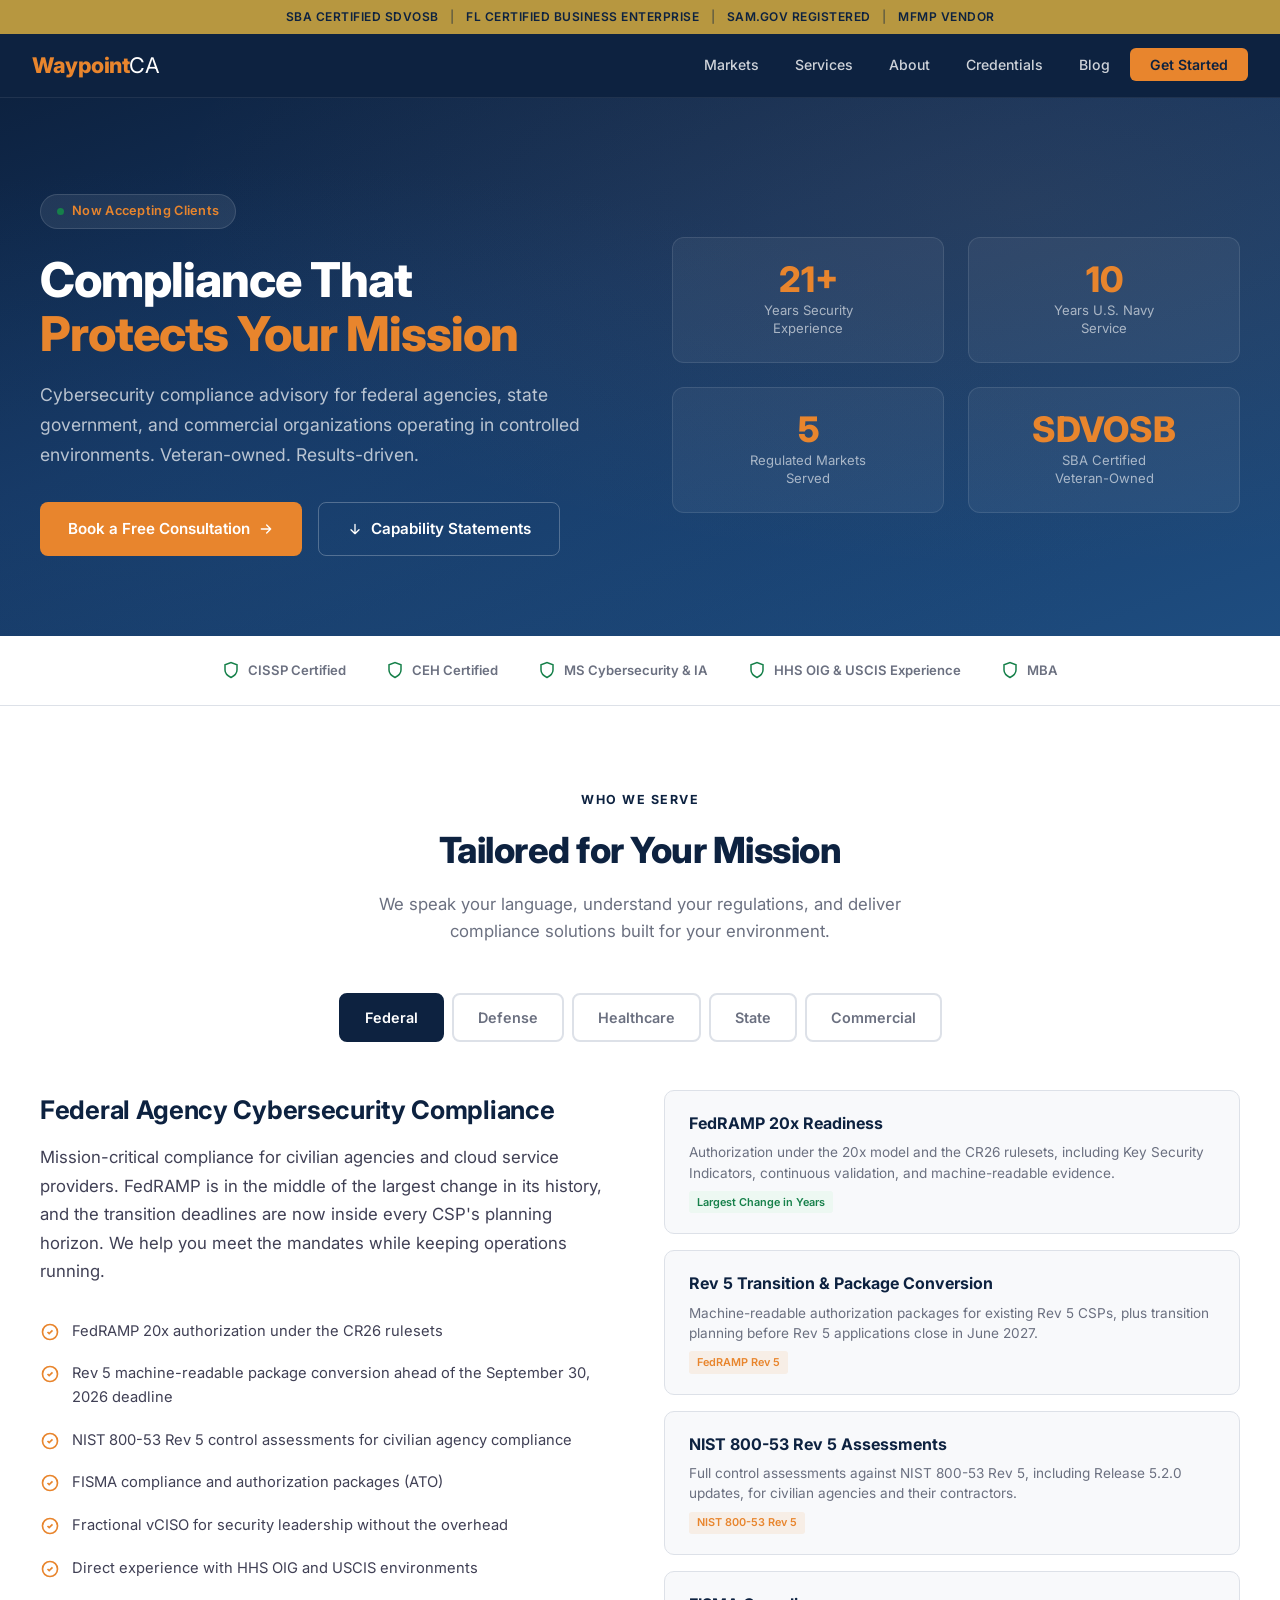
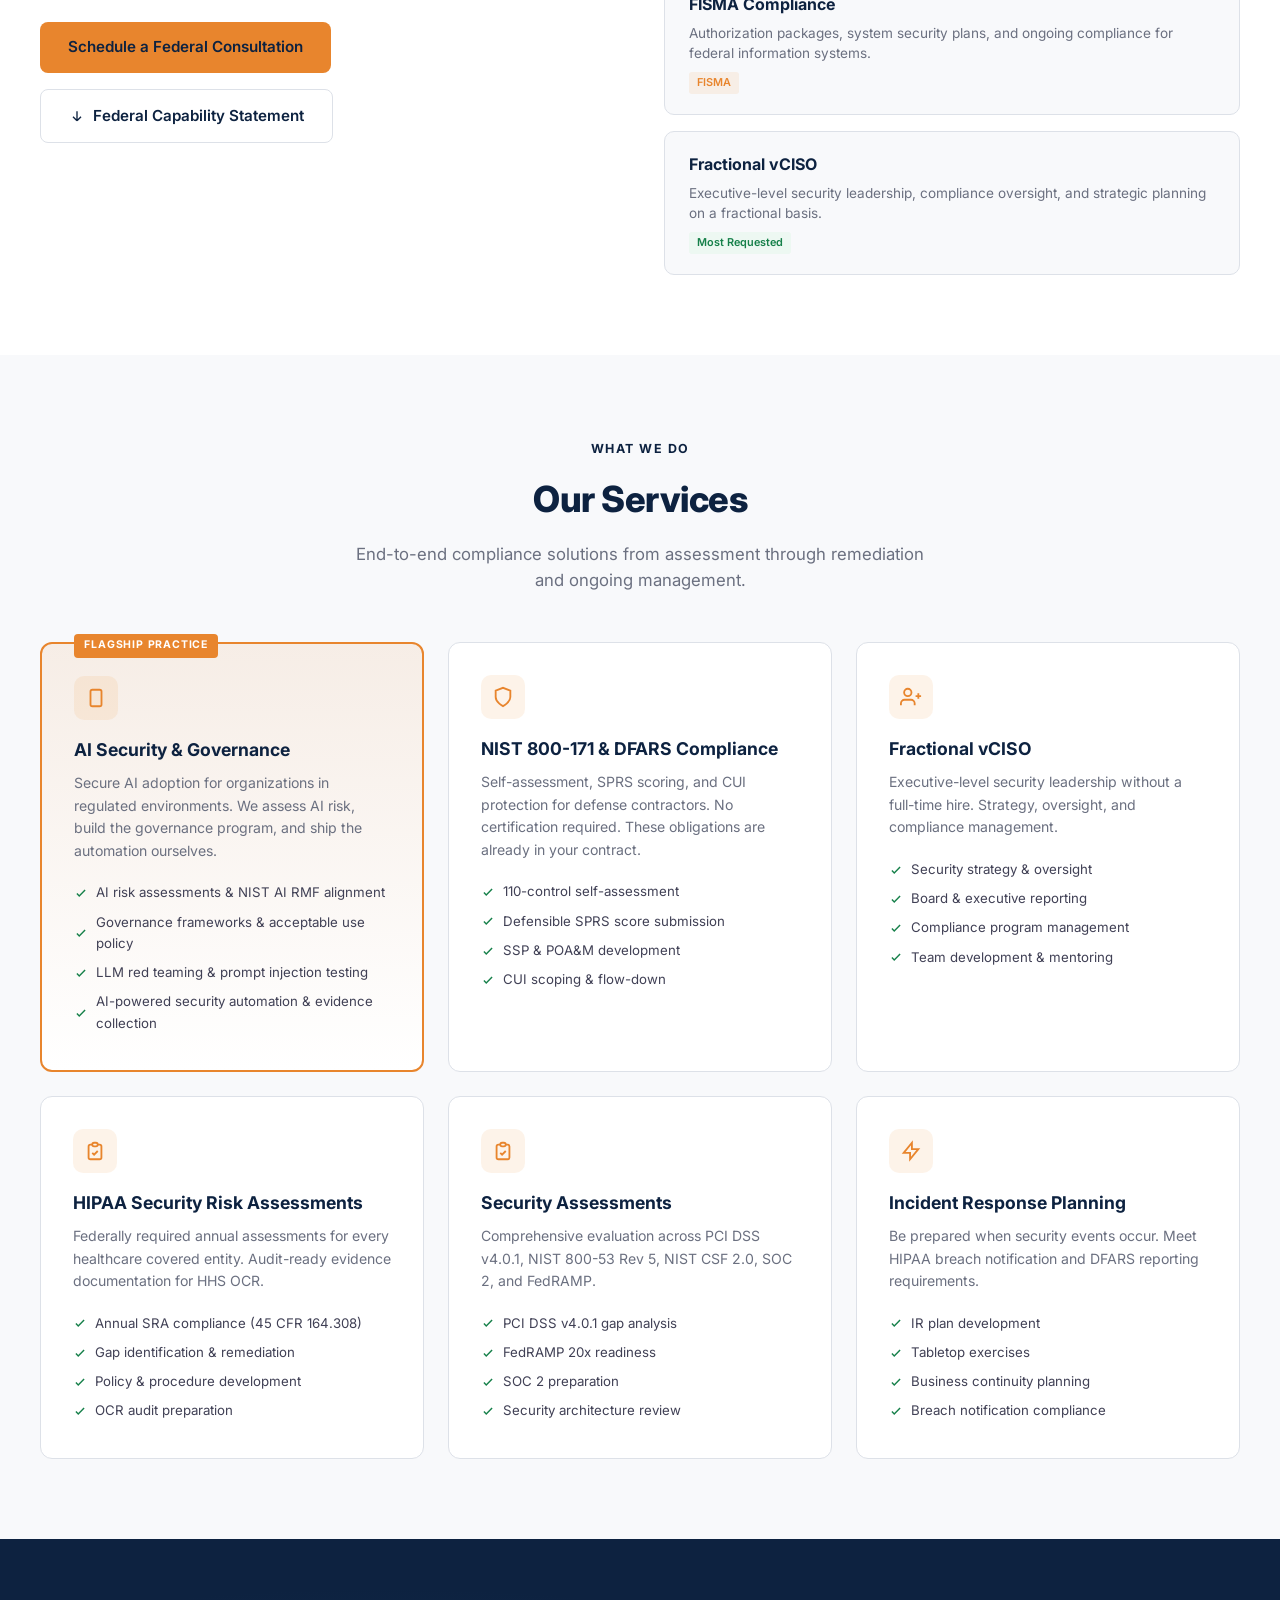
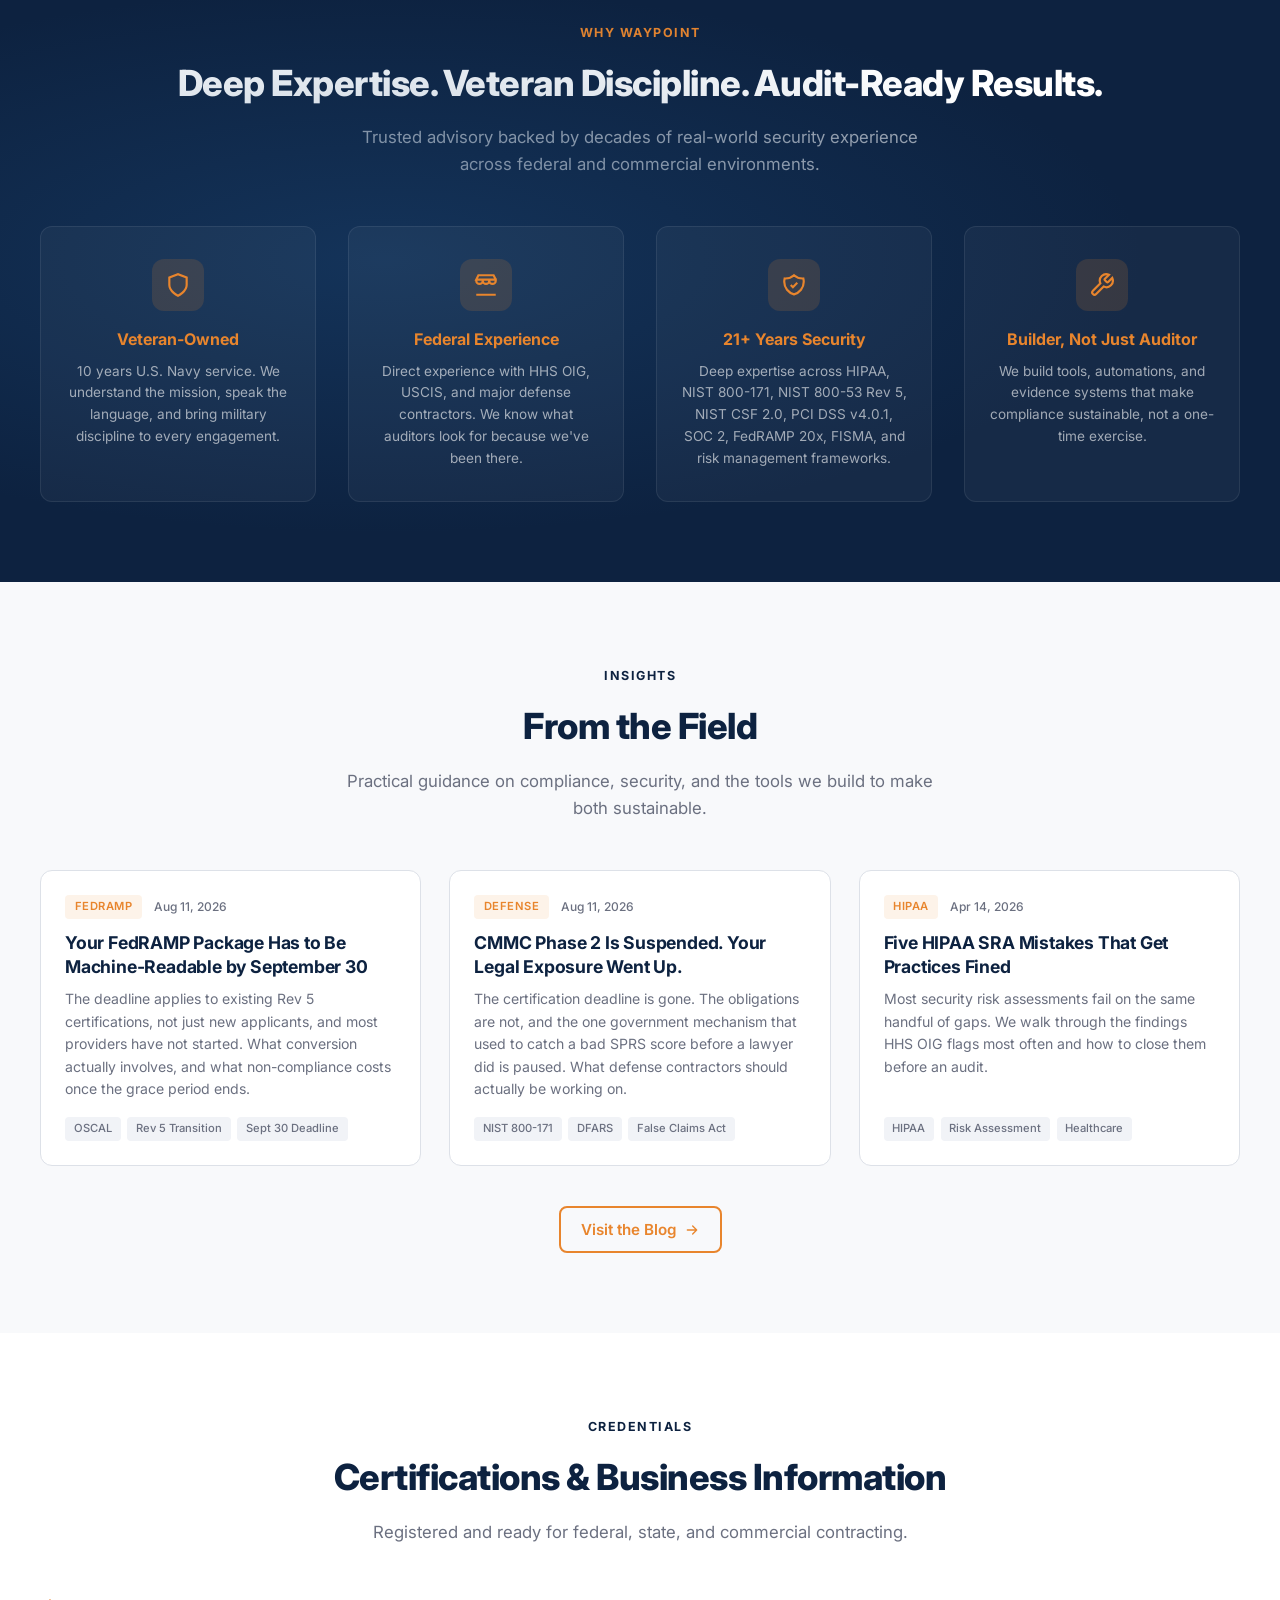
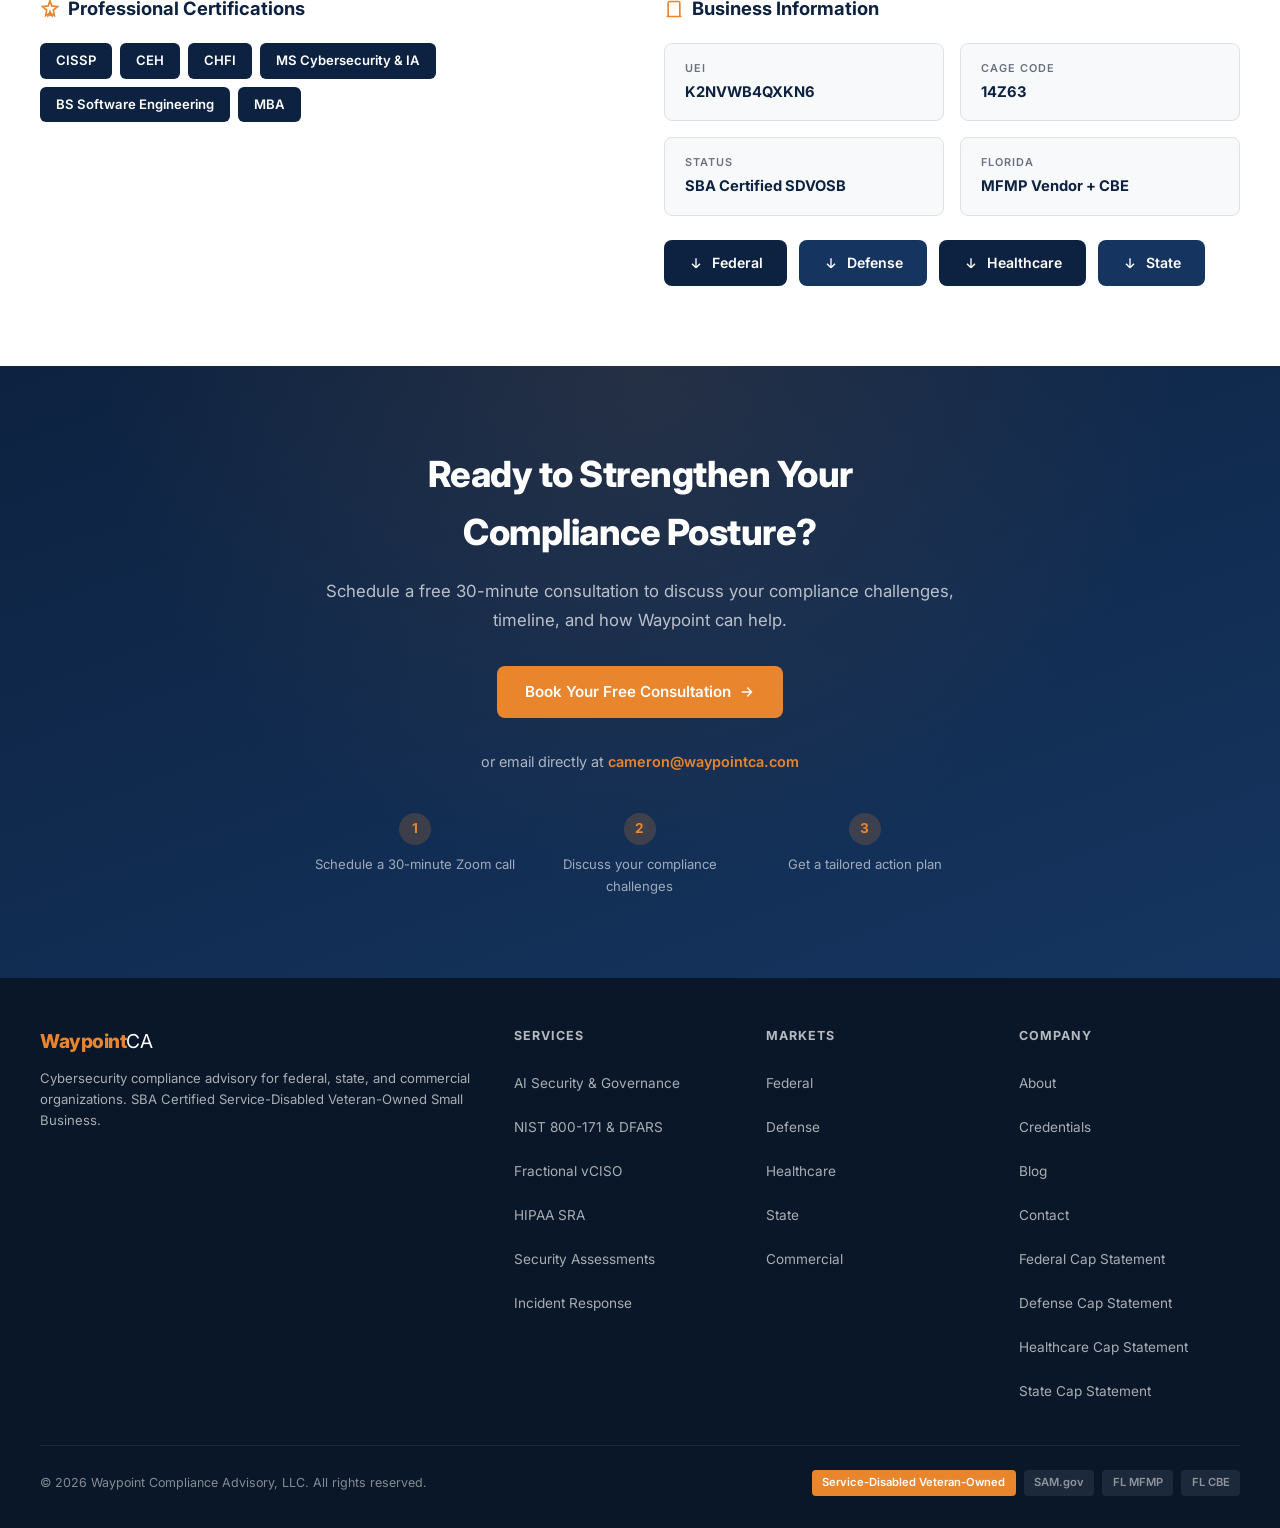
==== commit 5e29ee23: "Swap the FedRAMP deadline post into the insights cards The Federal tab sells September 30 machine-re" ====
--- a/index.html
+++ b/index.html
@@ -1552,18 +1552,18 @@
     </div>
 
     <div class="blog-grid">
-        <a href="https://blog.waypointca.com/posts/fedramp-20x-compliance-becomes-code/" class="blog-card">
+        <a href="https://blog.waypointca.com/posts/fedramp-machine-readable-september-30-deadline/" class="blog-card">
             <div class="blog-card-body">
                 <div class="blog-card-meta">
                     <span class="blog-card-category">FedRAMP</span>
                     <span>Aug 11, 2026</span>
                 </div>
-                <h3>FedRAMP 20x Turns Compliance Into Code</h3>
-                <p>20x is not a version bump. It replaces narrative control descriptions with automated Key Security Indicators, replaces the annual audit with continuous validation, and refuses written descriptions altogether, from humans and language models alike.</p>
+                <h3>Your FedRAMP Package Has to Be Machine-Readable by September 30</h3>
+                <p>The deadline applies to existing Rev 5 certifications, not just new applicants, and most providers have not started. What conversion actually involves, and what non-compliance costs once the grace period ends.</p>
                 <div class="blog-card-tags">
-                    <span>FedRAMP 20x</span>
                     <span>OSCAL</span>
-                    <span>Cloud Security</span>
+                    <span>Rev 5 Transition</span>
+                    <span>Sept 30 Deadline</span>
                 </div>
             </div>
         </a>
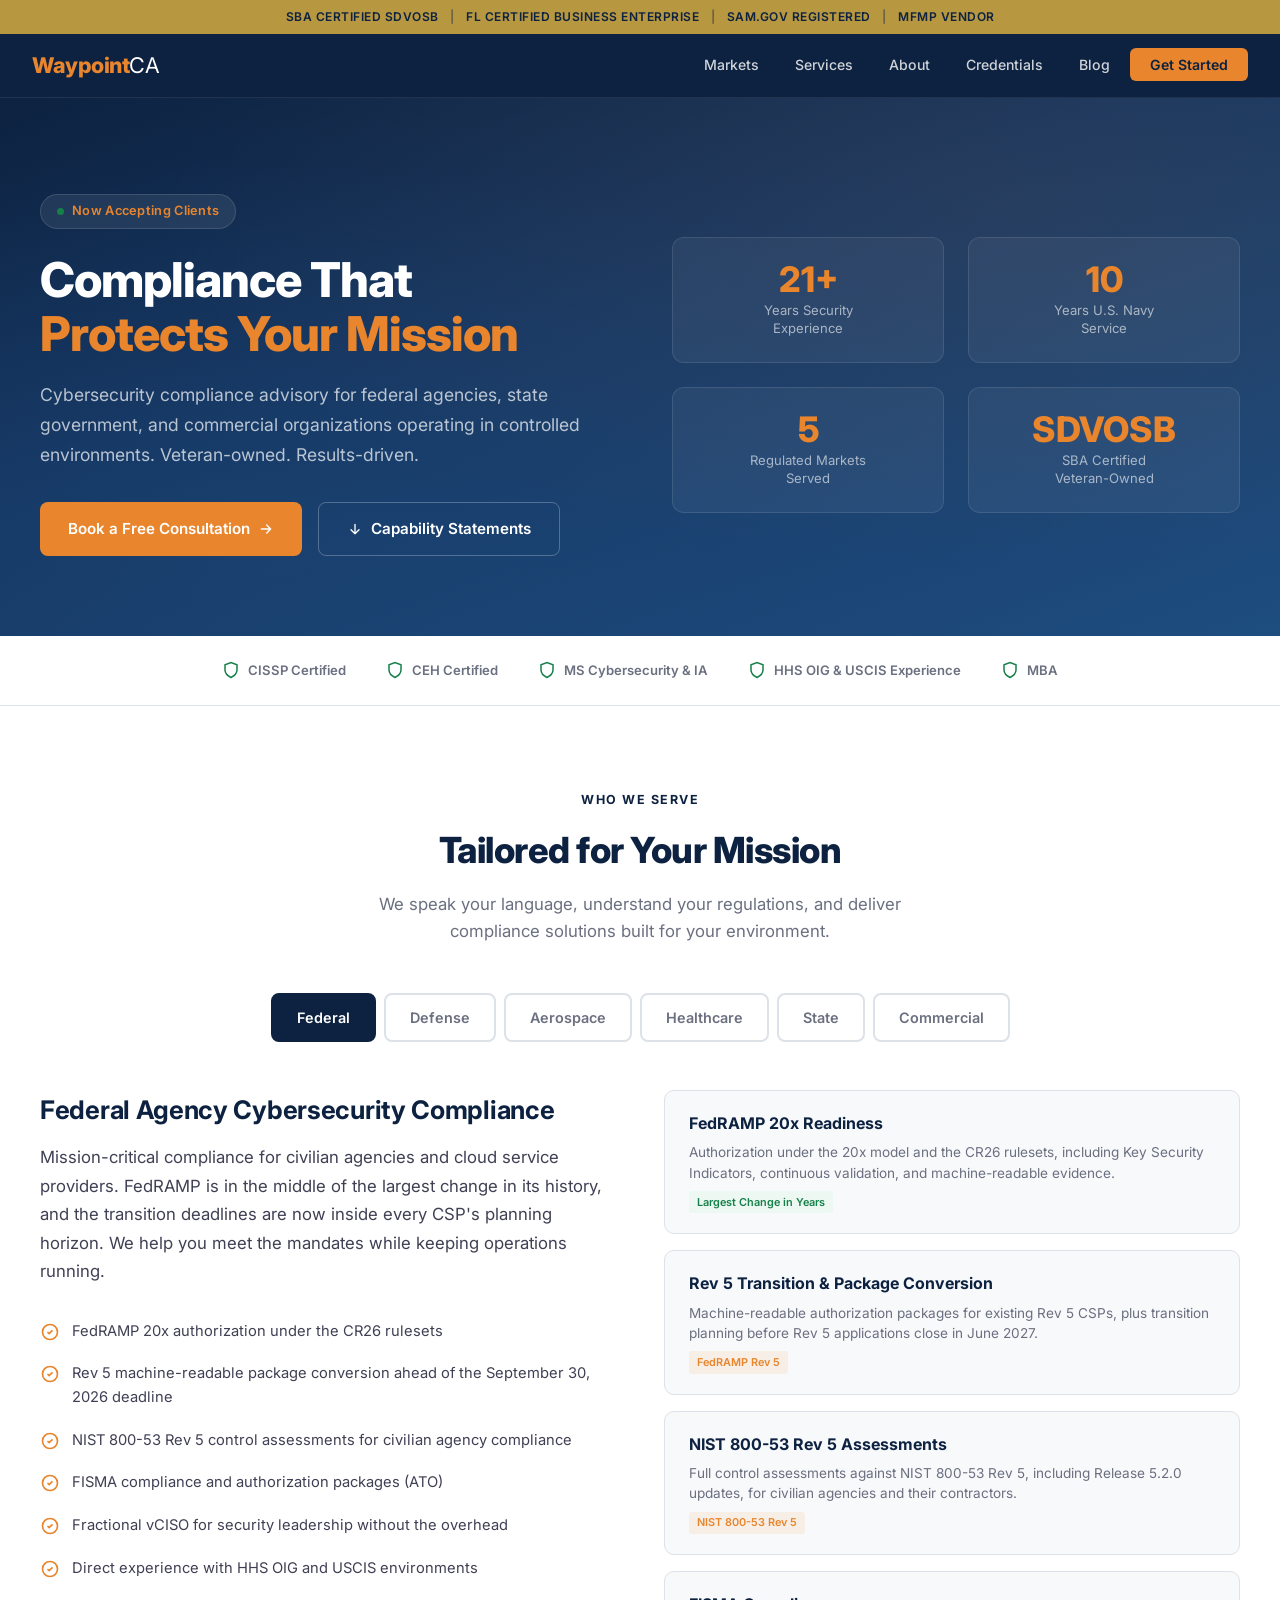
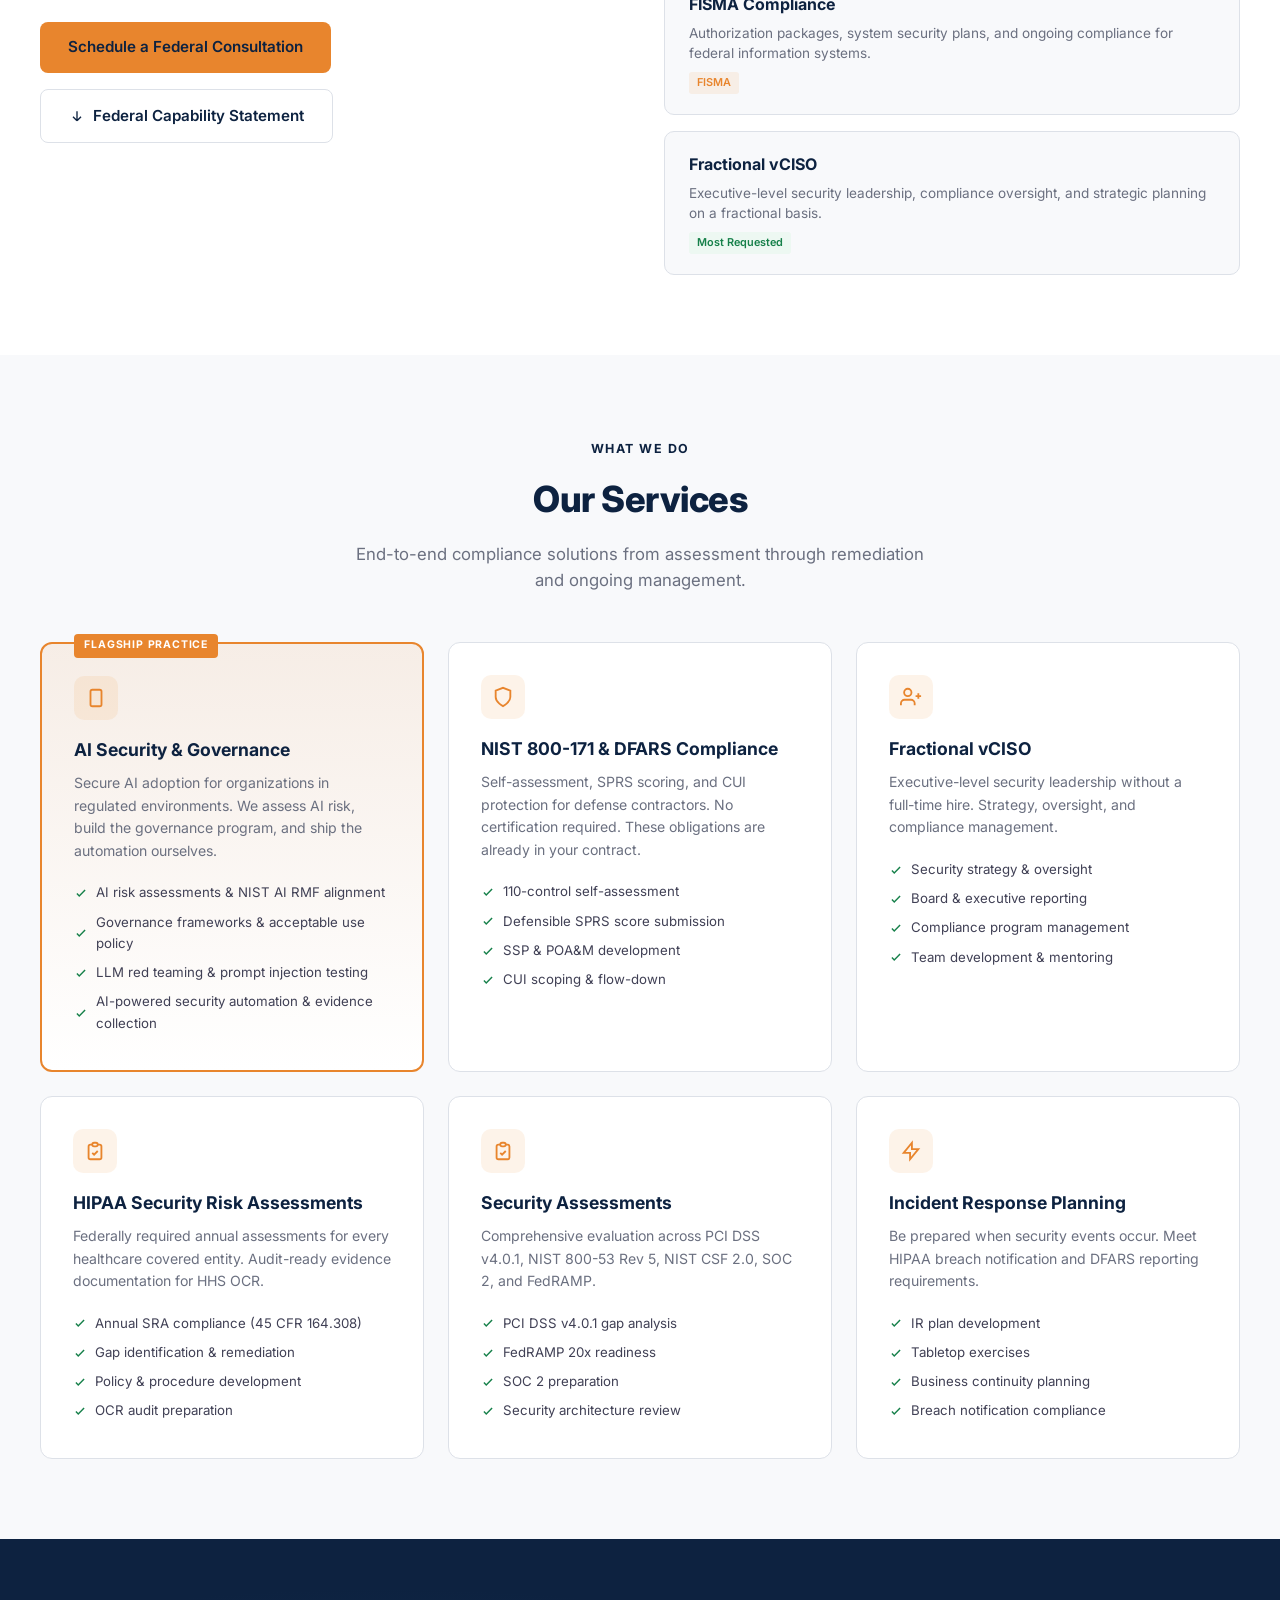
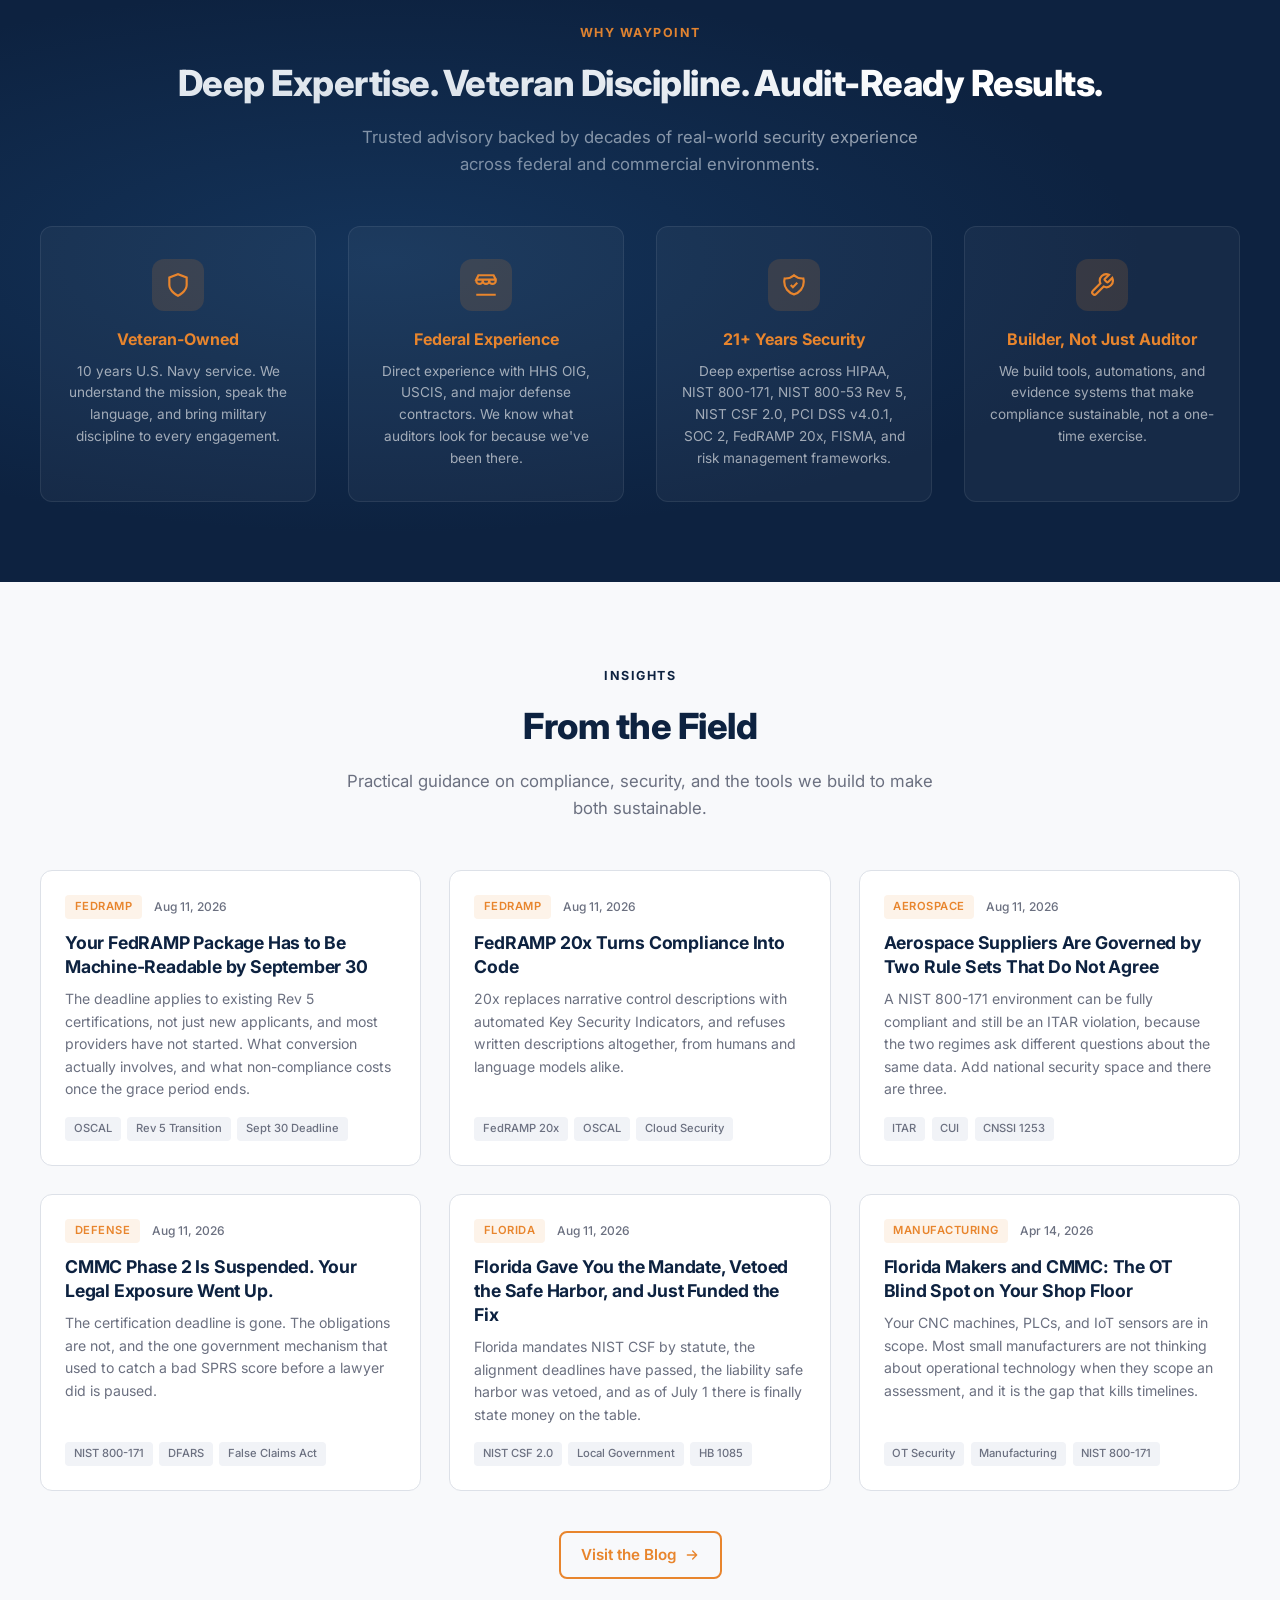
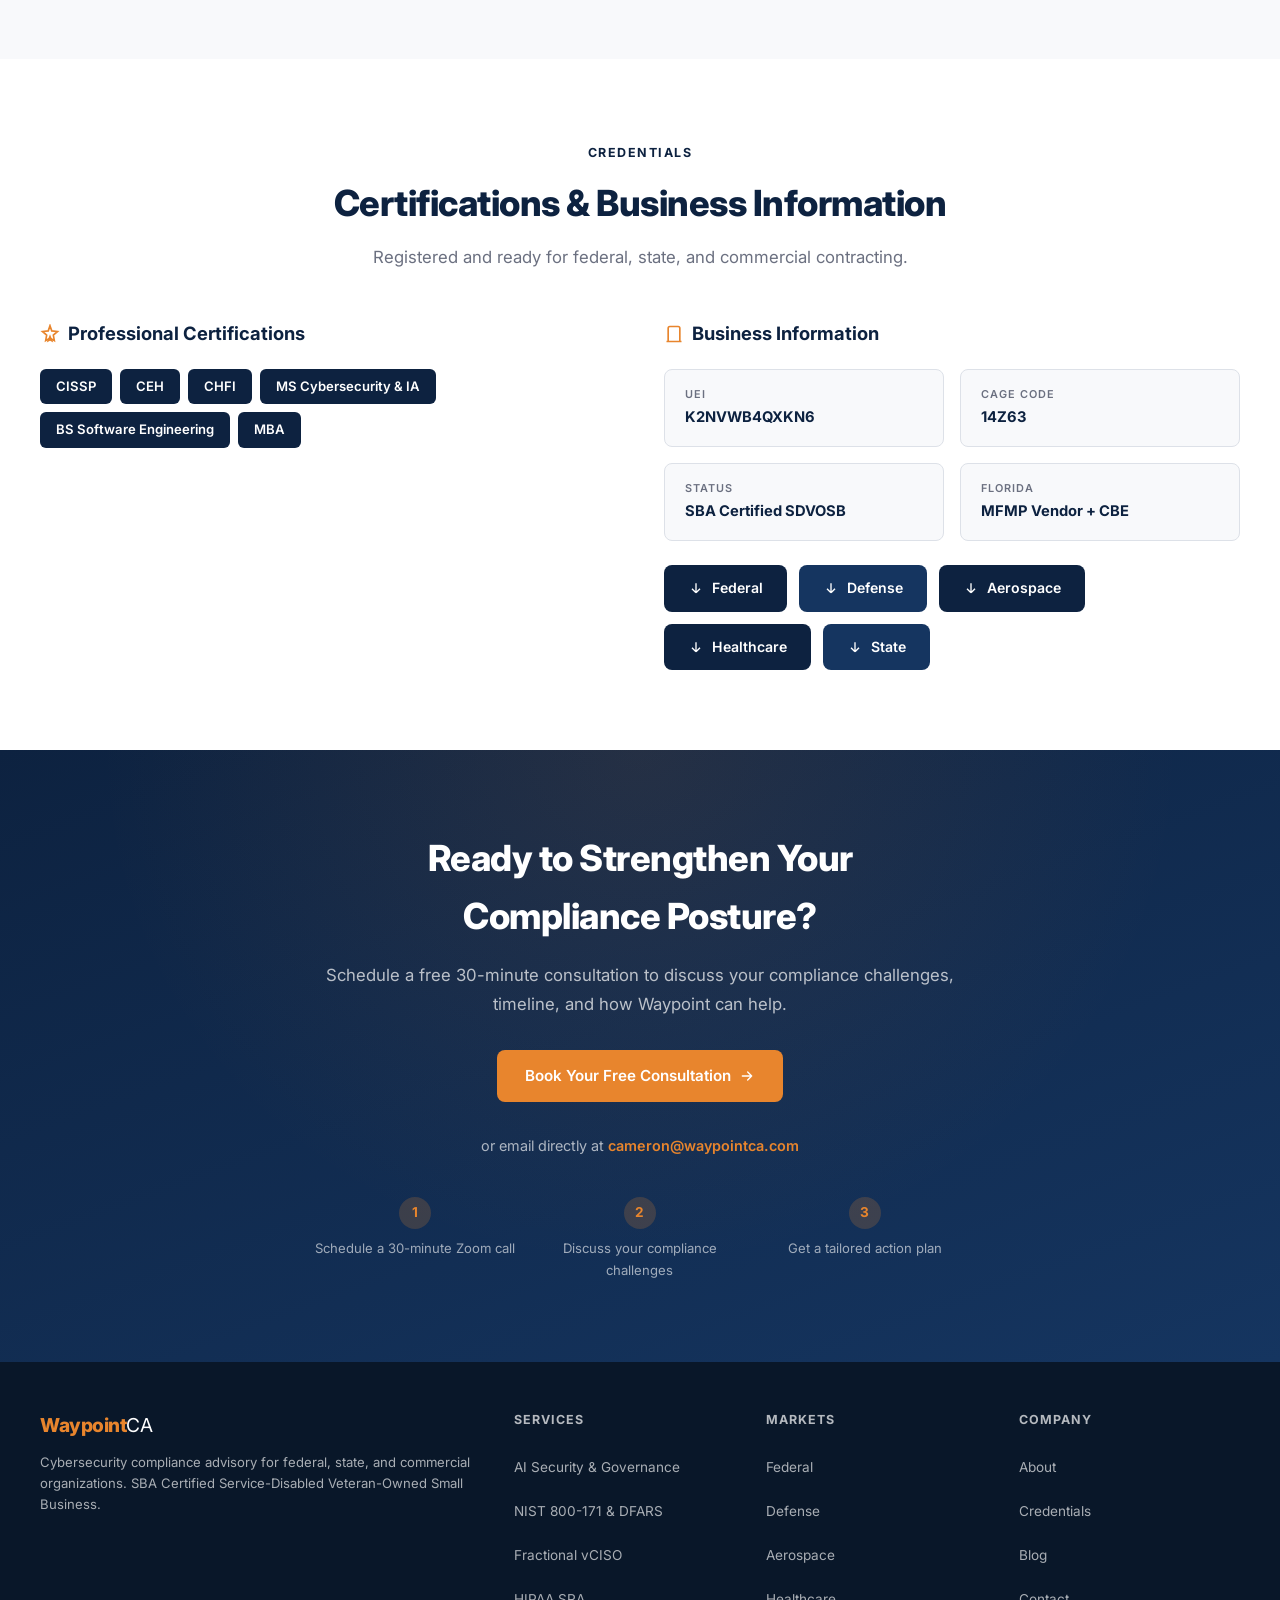
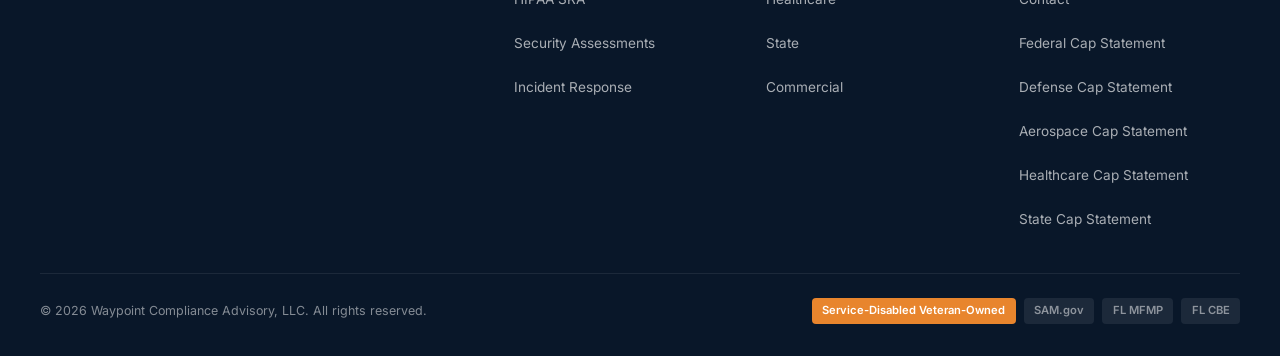
==== commit e0bff23c: "Add Aerospace market, export control positioning, and Florida grant program Aerospace becomes a sixt" ====
--- a/index.html
+++ b/index.html
@@ -1082,6 +1082,7 @@
     <div class="market-tabs" role="tablist" aria-label="Market segments">
         <div class="market-tab active" role="tab" id="tab-federal" tabindex="0" aria-selected="true" aria-controls="market-federal" onclick="switchMarket('federal')" onkeydown="tabKeyHandler(event,'federal')">Federal</div>
         <div class="market-tab" role="tab" id="tab-defense" tabindex="-1" aria-selected="false" aria-controls="market-defense" onclick="switchMarket('defense')" onkeydown="tabKeyHandler(event,'defense')">Defense</div>
+        <div class="market-tab" role="tab" id="tab-aerospace" tabindex="-1" aria-selected="false" aria-controls="market-aerospace" onclick="switchMarket('aerospace')" onkeydown="tabKeyHandler(event,'aerospace')">Aerospace</div>
         <div class="market-tab" role="tab" id="tab-healthcare" tabindex="-1" aria-selected="false" aria-controls="market-healthcare" onclick="switchMarket('healthcare')" onkeydown="tabKeyHandler(event,'healthcare')">Healthcare</div>
         <div class="market-tab" role="tab" id="tab-state" tabindex="-1" aria-selected="false" aria-controls="market-state" onclick="switchMarket('state')" onkeydown="tabKeyHandler(event,'state')">State</div>
         <div class="market-tab" role="tab" id="tab-commercial" tabindex="-1" aria-selected="false" aria-controls="market-commercial" onclick="switchMarket('commercial')" onkeydown="tabKeyHandler(event,'commercial')">Commercial</div>
@@ -1221,6 +1222,70 @@
         </div>
     </div>
 
+    <!-- AEROSPACE PANEL -->
+    <div class="market-panel" id="market-aerospace" role="tabpanel" aria-labelledby="tab-aerospace">
+        <div class="market-content">
+            <div class="market-info">
+                <h3>Aerospace &amp; Space Systems Compliance</h3>
+                <p class="lead">Aerospace suppliers answer to two rule sets that ask different questions about the same file. NIST 800-171 asks whether the data is protected. ITAR asks who can see it and whether they are a U.S. person. You can satisfy one and violate the other.</p>
+                <ul class="market-pain-points">
+                    <li>
+                        <svg aria-hidden="true" width="20" height="20" viewBox="0 0 24 24" fill="none" stroke="#e8852d" stroke-width="2"><path d="M9 12l2 2 4-4m6 2a9 9 0 11-18 0 9 9 0 0118 0z"/></svg>
+                        CUI and ITAR technical data mapped in one inventory, not two programs
+                    </li>
+                    <li>
+                        <svg aria-hidden="true" width="20" height="20" viewBox="0 0 24 24" fill="none" stroke="#e8852d" stroke-width="2"><path d="M9 12l2 2 4-4m6 2a9 9 0 11-18 0 9 9 0 0118 0z"/></svg>
+                        U.S. person access review across employees, MSPs, and cloud support paths
+                    </li>
+                    <li>
+                        <svg aria-hidden="true" width="20" height="20" viewBox="0 0 24 24" fill="none" stroke="#e8852d" stroke-width="2"><path d="M9 12l2 2 4-4m6 2a9 9 0 11-18 0 9 9 0 0118 0z"/></svg>
+                        Deemed export risk, including offshore MSP night shifts with domain access
+                    </li>
+                    <li>
+                        <svg aria-hidden="true" width="20" height="20" viewBox="0 0 24 24" fill="none" stroke="#e8852d" stroke-width="2"><path d="M9 12l2 2 4-4m6 2a9 9 0 11-18 0 9 9 0 0118 0z"/></svg>
+                        CNSSI 1253 categorization and overlays for national security space programs
+                    </li>
+                    <li>
+                        <svg aria-hidden="true" width="20" height="20" viewBox="0 0 24 24" fill="none" stroke="#e8852d" stroke-width="2"><path d="M9 12l2 2 4-4m6 2a9 9 0 11-18 0 9 9 0 0118 0z"/></svg>
+                        Shop floor OT scoping for CNC controllers, PLCs, and test equipment
+                    </li>
+                </ul>
+                <div class="advisory-note">
+                    <strong>Why this is different:</strong> Export control was never part of CMMC and is unaffected by the Phase 2 suspension. It carries its own enforcement path through the State Department's Directorate of Defense Trade Controls, with penalties that make most cybersecurity findings look modest. A compliance program that treats cybersecurity and export control as separate efforts will keep passing one while quietly failing the other.
+                </div>
+                <div style="display:flex;gap:1rem;flex-wrap:wrap;align-items:center;">
+                    <a href="https://calendly.com/tech-waypointca/30min" class="btn-primary">Schedule an Aerospace Consultation</a>
+                    <a href="assets/Waypoint_CapStmt_Aerospace.pdf" class="btn-outline" style="color:var(--navy);border-color:var(--border);">
+                        <svg aria-hidden="true" width="16" height="16" viewBox="0 0 24 24" fill="none" stroke="currentColor" stroke-width="2"><path d="M12 5v14m0 0l-6-6m6 6l6-6"/></svg>
+                        Aerospace Capability Statement
+                    </a>
+                </div>
+            </div>
+            <div class="market-services">
+                <div class="market-service-card">
+                    <h4>CUI &amp; Export Control Alignment</h4>
+                    <p>One access model answering both regimes. Data inventory tagged by regime, U.S. person access review, and deemed export risk assessment.</p>
+                    <span class="tag tag-popular">Aerospace Specific</span>
+                </div>
+                <div class="market-service-card">
+                    <h4>CNSSI 1253 &amp; National Security Space</h4>
+                    <p>Categorization and overlay support under CNSSP 12 and CNSSI 1200, where civilian NIST 800-53 baselines and FedRAMP experience do not transfer cleanly.</p>
+                    <span class="tag tag-framework">CNSSI 1253</span>
+                </div>
+                <div class="market-service-card">
+                    <h4>NIST 800-171 &amp; SPRS Scoring</h4>
+                    <p>Full 110-control self-assessment with SSP, POA&amp;M, and the evidence trail to defend your posted score.</p>
+                    <span class="tag tag-framework">NIST 800-171</span>
+                </div>
+                <div class="market-service-card">
+                    <h4>Shop Floor OT Security</h4>
+                    <p>CNC controllers, PLCs, CMMs, and test stands scoped as Specialized Assets, with safeguards for equipment that cannot run modern endpoint tooling.</p>
+                    <span class="tag tag-framework">OT / ICS</span>
+                </div>
+            </div>
+        </div>
+    </div>
+
     <!-- HEALTHCARE PANEL -->
     <div class="market-panel" id="market-healthcare" role="tabpanel" aria-labelledby="tab-healthcare">
         <div class="market-content">
@@ -1311,6 +1376,10 @@
                     </li>
                     <li>
                         <svg aria-hidden="true" width="20" height="20" viewBox="0 0 24 24" fill="none" stroke="#e8852d" stroke-width="2"><path d="M9 12l2 2 4-4m6 2a9 9 0 11-18 0 9 9 0 0118 0z"/></svg>
+                        HB 1085 grant readiness &mdash; the new Local Government Cybersecurity Protection Program
+                    </li>
+                    <li>
+                        <svg aria-hidden="true" width="20" height="20" viewBox="0 0 24 24" fill="none" stroke="#e8852d" stroke-width="2"><path d="M9 12l2 2 4-4m6 2a9 9 0 11-18 0 9 9 0 0118 0z"/></svg>
                         Incident response planning for public sector environments
                     </li>
                 </ul>
@@ -1332,6 +1401,11 @@
                     <h4>HIPAA for State Health Programs</h4>
                     <p>Security risk assessments for Medicaid, public health, and state-run healthcare programs.</p>
                     <span class="tag tag-framework">HIPAA</span>
+                </div>
+                <div class="market-service-card">
+                    <h4>HB 1085 Grant Readiness</h4>
+                    <p>Chapter 2026-115 created the Local Government Cybersecurity Protection Program inside the Florida Digital Service, effective July 1, 2026. FLDS procures solutions against a defined need, so a documented gap list is what makes a jurisdiction fundable.</p>
+                    <span class="tag tag-popular">New July 2026</span>
                 </div>
                 <div class="market-service-card">
                     <h4>Security Program Development</h4>
@@ -1568,6 +1642,38 @@
             </div>
         </a>
 
+        <a href="https://blog.waypointca.com/posts/fedramp-20x-compliance-becomes-code/" class="blog-card">
+            <div class="blog-card-body">
+                <div class="blog-card-meta">
+                    <span class="blog-card-category">FedRAMP</span>
+                    <span>Aug 11, 2026</span>
+                </div>
+                <h3>FedRAMP 20x Turns Compliance Into Code</h3>
+                <p>20x replaces narrative control descriptions with automated Key Security Indicators, and refuses written descriptions altogether, from humans and language models alike.</p>
+                <div class="blog-card-tags">
+                    <span>FedRAMP 20x</span>
+                    <span>OSCAL</span>
+                    <span>Cloud Security</span>
+                </div>
+            </div>
+        </a>
+
+        <a href="https://blog.waypointca.com/posts/aerospace-cui-itar-two-regimes/" class="blog-card">
+            <div class="blog-card-body">
+                <div class="blog-card-meta">
+                    <span class="blog-card-category">Aerospace</span>
+                    <span>Aug 11, 2026</span>
+                </div>
+                <h3>Aerospace Suppliers Are Governed by Two Rule Sets That Do Not Agree</h3>
+                <p>A NIST 800-171 environment can be fully compliant and still be an ITAR violation, because the two regimes ask different questions about the same data. Add national security space and there are three.</p>
+                <div class="blog-card-tags">
+                    <span>ITAR</span>
+                    <span>CUI</span>
+                    <span>CNSSI 1253</span>
+                </div>
+            </div>
+        </a>
+
         <a href="https://blog.waypointca.com/posts/cmmc-phase-2-suspended-self-reporting-risk/" class="blog-card">
             <div class="blog-card-body">
                 <div class="blog-card-meta">
@@ -1575,7 +1681,7 @@
                     <span>Aug 11, 2026</span>
                 </div>
                 <h3>CMMC Phase 2 Is Suspended. Your Legal Exposure Went Up.</h3>
-                <p>The certification deadline is gone. The obligations are not, and the one government mechanism that used to catch a bad SPRS score before a lawyer did is paused. What defense contractors should actually be working on.</p>
+                <p>The certification deadline is gone. The obligations are not, and the one government mechanism that used to catch a bad SPRS score before a lawyer did is paused.</p>
                 <div class="blog-card-tags">
                     <span>NIST 800-171</span>
                     <span>DFARS</span>
@@ -1584,18 +1690,34 @@
             </div>
         </a>
 
-        <a href="https://blog.waypointca.com/posts/hipaa-sra-mistakes/" class="blog-card">
+        <a href="https://blog.waypointca.com/posts/florida-cybersecurity-mandates-no-safe-harbor/" class="blog-card">
             <div class="blog-card-body">
                 <div class="blog-card-meta">
-                    <span class="blog-card-category">HIPAA</span>
+                    <span class="blog-card-category">Florida</span>
+                    <span>Aug 11, 2026</span>
+                </div>
+                <h3>Florida Gave You the Mandate, Vetoed the Safe Harbor, and Just Funded the Fix</h3>
+                <p>Florida mandates NIST CSF by statute, the alignment deadlines have passed, the liability safe harbor was vetoed, and as of July 1 there is finally state money on the table.</p>
+                <div class="blog-card-tags">
+                    <span>NIST CSF 2.0</span>
+                    <span>Local Government</span>
+                    <span>HB 1085</span>
+                </div>
+            </div>
+        </a>
+
+        <a href="https://blog.waypointca.com/posts/florida-makers-cmmc-ot/" class="blog-card">
+            <div class="blog-card-body">
+                <div class="blog-card-meta">
+                    <span class="blog-card-category">Manufacturing</span>
                     <span>Apr 14, 2026</span>
                 </div>
-                <h3>Five HIPAA SRA Mistakes That Get Practices Fined</h3>
-                <p>Most security risk assessments fail on the same handful of gaps. We walk through the findings HHS OIG flags most often and how to close them before an audit.</p>
+                <h3>Florida Makers and CMMC: The OT Blind Spot on Your Shop Floor</h3>
+                <p>Your CNC machines, PLCs, and IoT sensors are in scope. Most small manufacturers are not thinking about operational technology when they scope an assessment, and it is the gap that kills timelines.</p>
                 <div class="blog-card-tags">
-                    <span>HIPAA</span>
-                    <span>Risk Assessment</span>
-                    <span>Healthcare</span>
+                    <span>OT Security</span>
+                    <span>Manufacturing</span>
+                    <span>NIST 800-171</span>
                 </div>
             </div>
         </a>
@@ -1665,6 +1787,10 @@
                     <svg aria-hidden="true" width="16" height="16" viewBox="0 0 24 24" fill="none" stroke="currentColor" stroke-width="2"><path d="M12 5v14m0 0l-6-6m6 6l6-6"/></svg>
                     Defense
                 </a>
+                <a href="assets/Waypoint_CapStmt_Aerospace.pdf" class="btn-secondary" aria-label="Download Aerospace Capability Statement (PDF)">
+                    <svg aria-hidden="true" width="16" height="16" viewBox="0 0 24 24" fill="none" stroke="currentColor" stroke-width="2"><path d="M12 5v14m0 0l-6-6m6 6l6-6"/></svg>
+                    Aerospace
+                </a>
                 <a href="assets/Waypoint_CapStmt_Healthcare.pdf" class="btn-secondary" aria-label="Download Healthcare Capability Statement (PDF)">
                     <svg aria-hidden="true" width="16" height="16" viewBox="0 0 24 24" fill="none" stroke="currentColor" stroke-width="2"><path d="M12 5v14m0 0l-6-6m6 6l6-6"/></svg>
                     Healthcare
@@ -1734,6 +1860,7 @@
             <h4>Markets</h4>
             <a href="#markets" onclick="switchMarket('federal')">Federal</a>
             <a href="#markets" onclick="switchMarket('defense')">Defense</a>
+            <a href="#markets" onclick="switchMarket('aerospace')">Aerospace</a>
             <a href="#markets" onclick="switchMarket('healthcare')">Healthcare</a>
             <a href="#markets" onclick="switchMarket('state')">State</a>
             <a href="#markets" onclick="switchMarket('commercial')">Commercial</a>
@@ -1746,6 +1873,7 @@
             <a href="#contact">Contact</a>
             <a href="assets/Waypoint_CapStmt_Federal.pdf">Federal Cap Statement</a>
             <a href="assets/Waypoint_CapStmt_Defense.pdf">Defense Cap Statement</a>
+            <a href="assets/Waypoint_CapStmt_Aerospace.pdf">Aerospace Cap Statement</a>
             <a href="assets/Waypoint_CapStmt_Healthcare.pdf">Healthcare Cap Statement</a>
             <a href="assets/Waypoint_CapStmt_State.pdf">State Cap Statement</a>
         </div>
@@ -1762,7 +1890,7 @@
 </footer>
 
 <script>
-    var markets = ['federal','defense','healthcare','state','commercial'];
+    var markets = ['federal','defense','aerospace','healthcare','state','commercial'];
 
     function switchMarket(market) {
         var tabs = document.querySelectorAll('[role="tab"]');
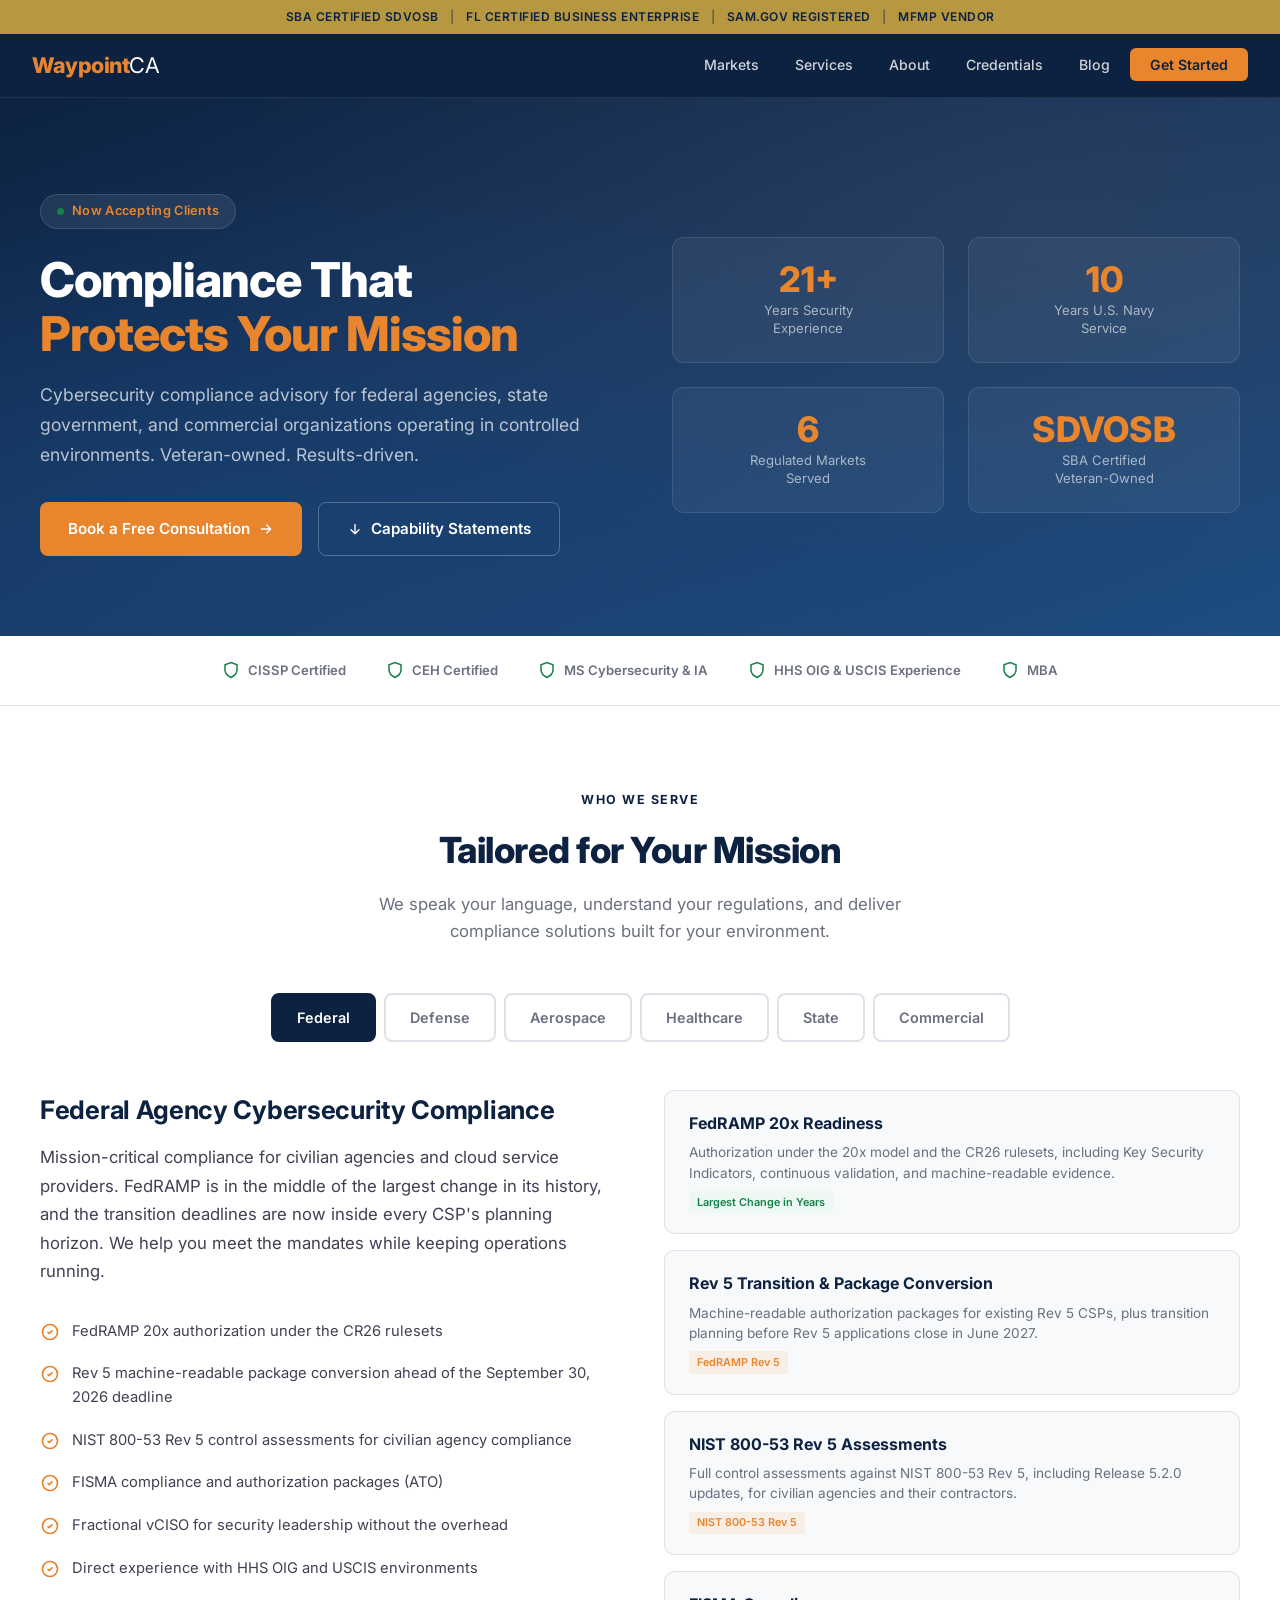
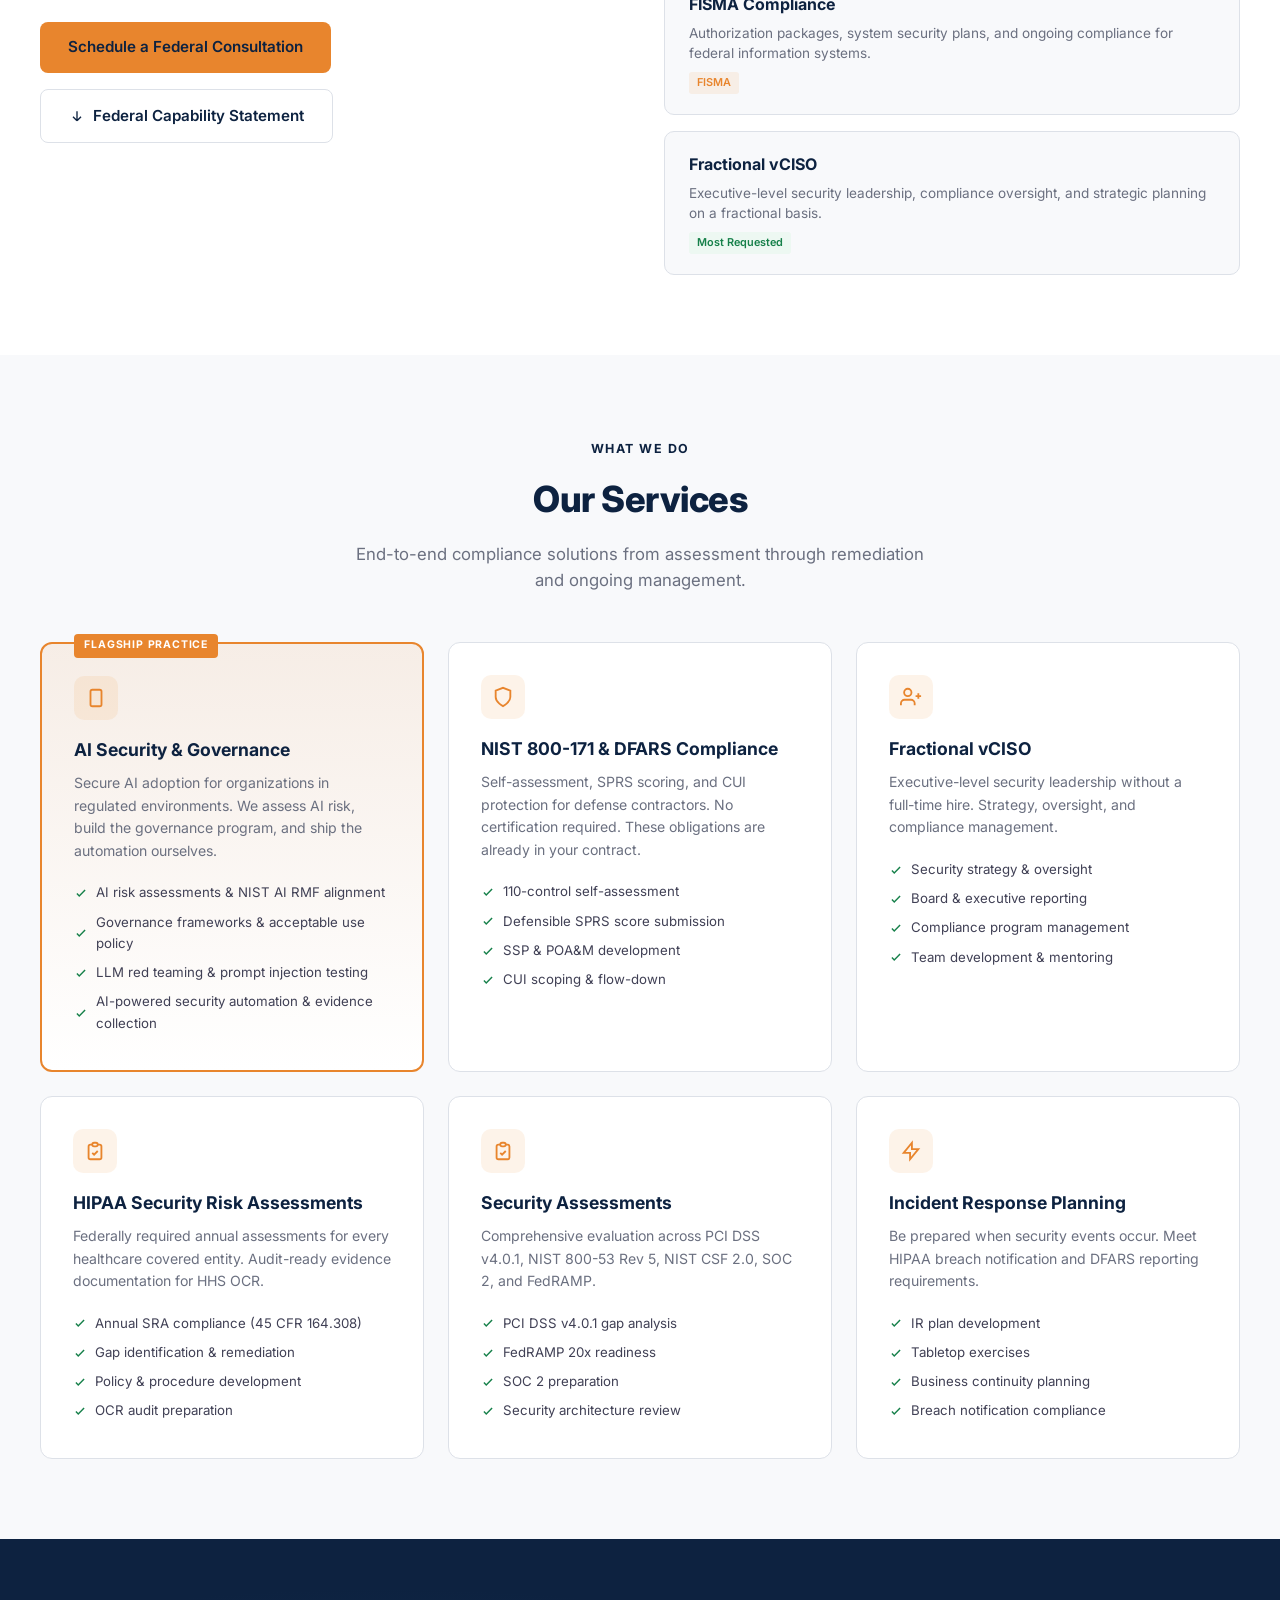
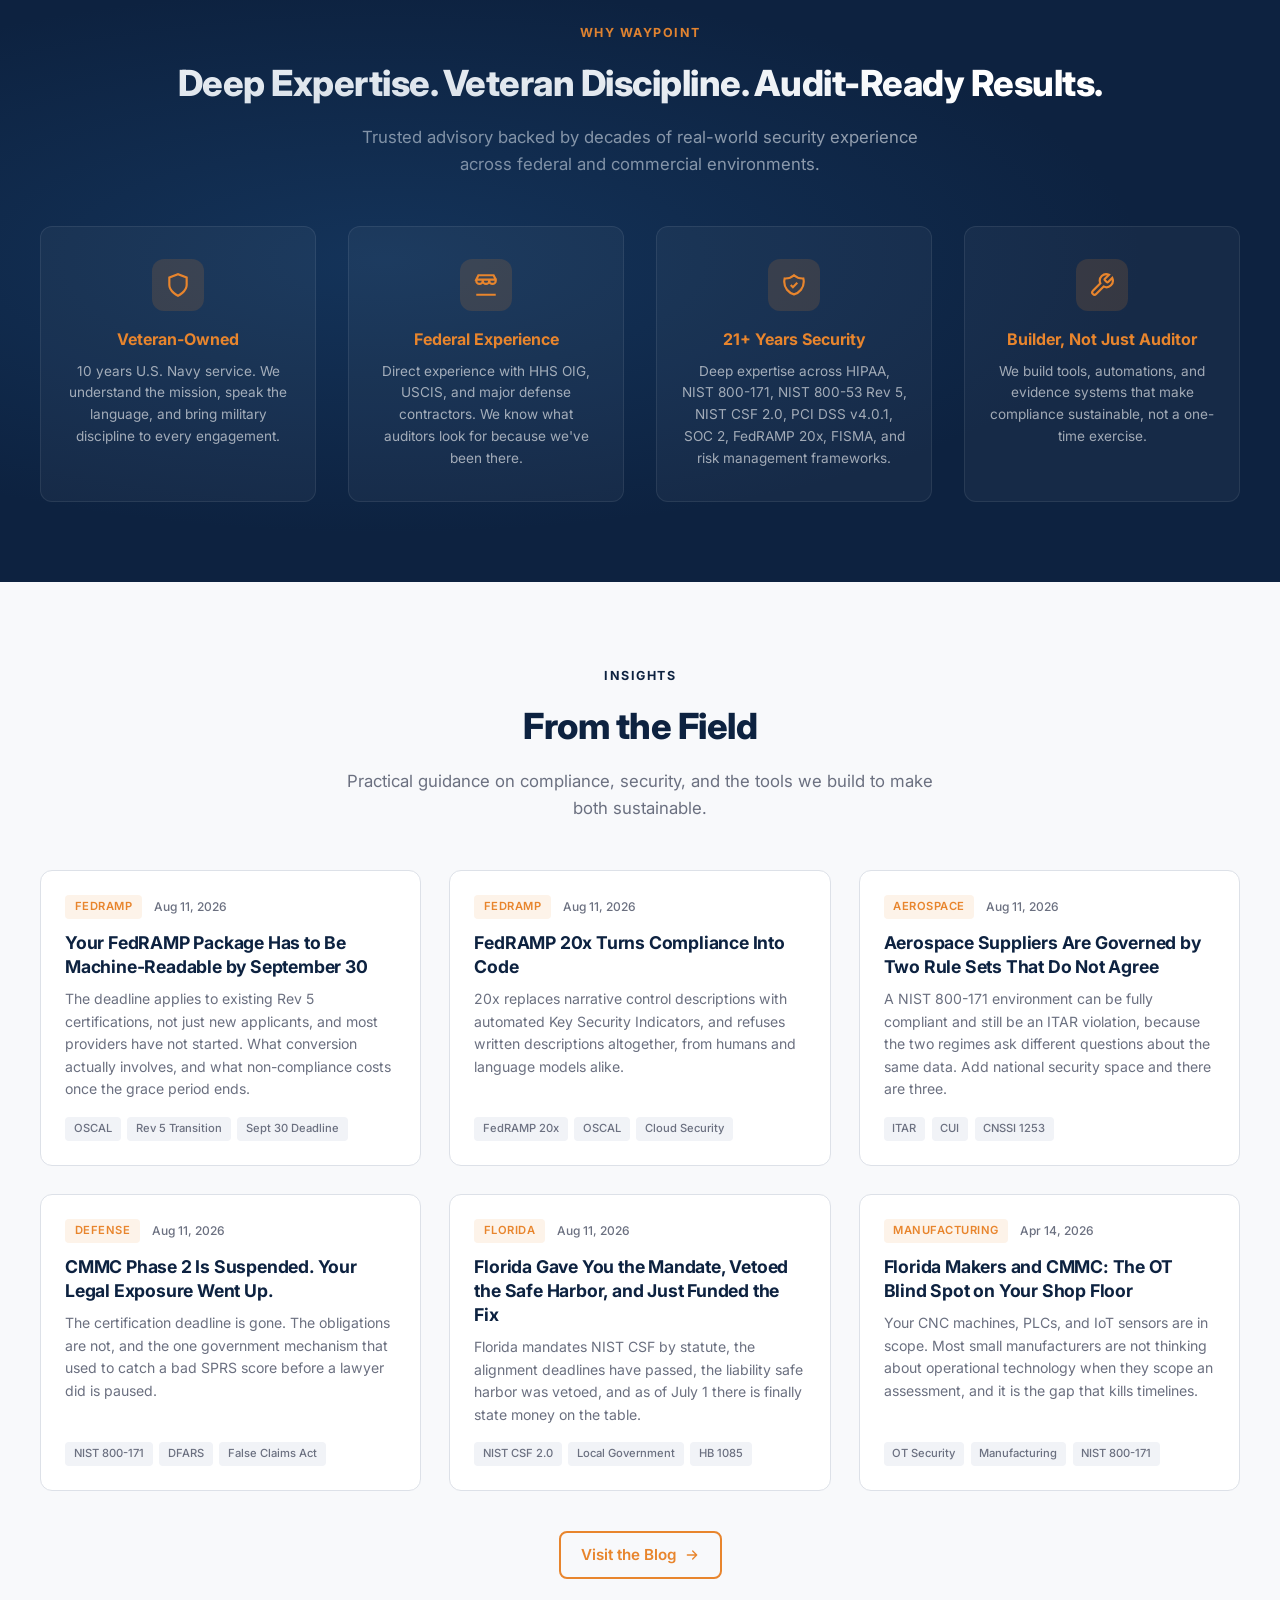
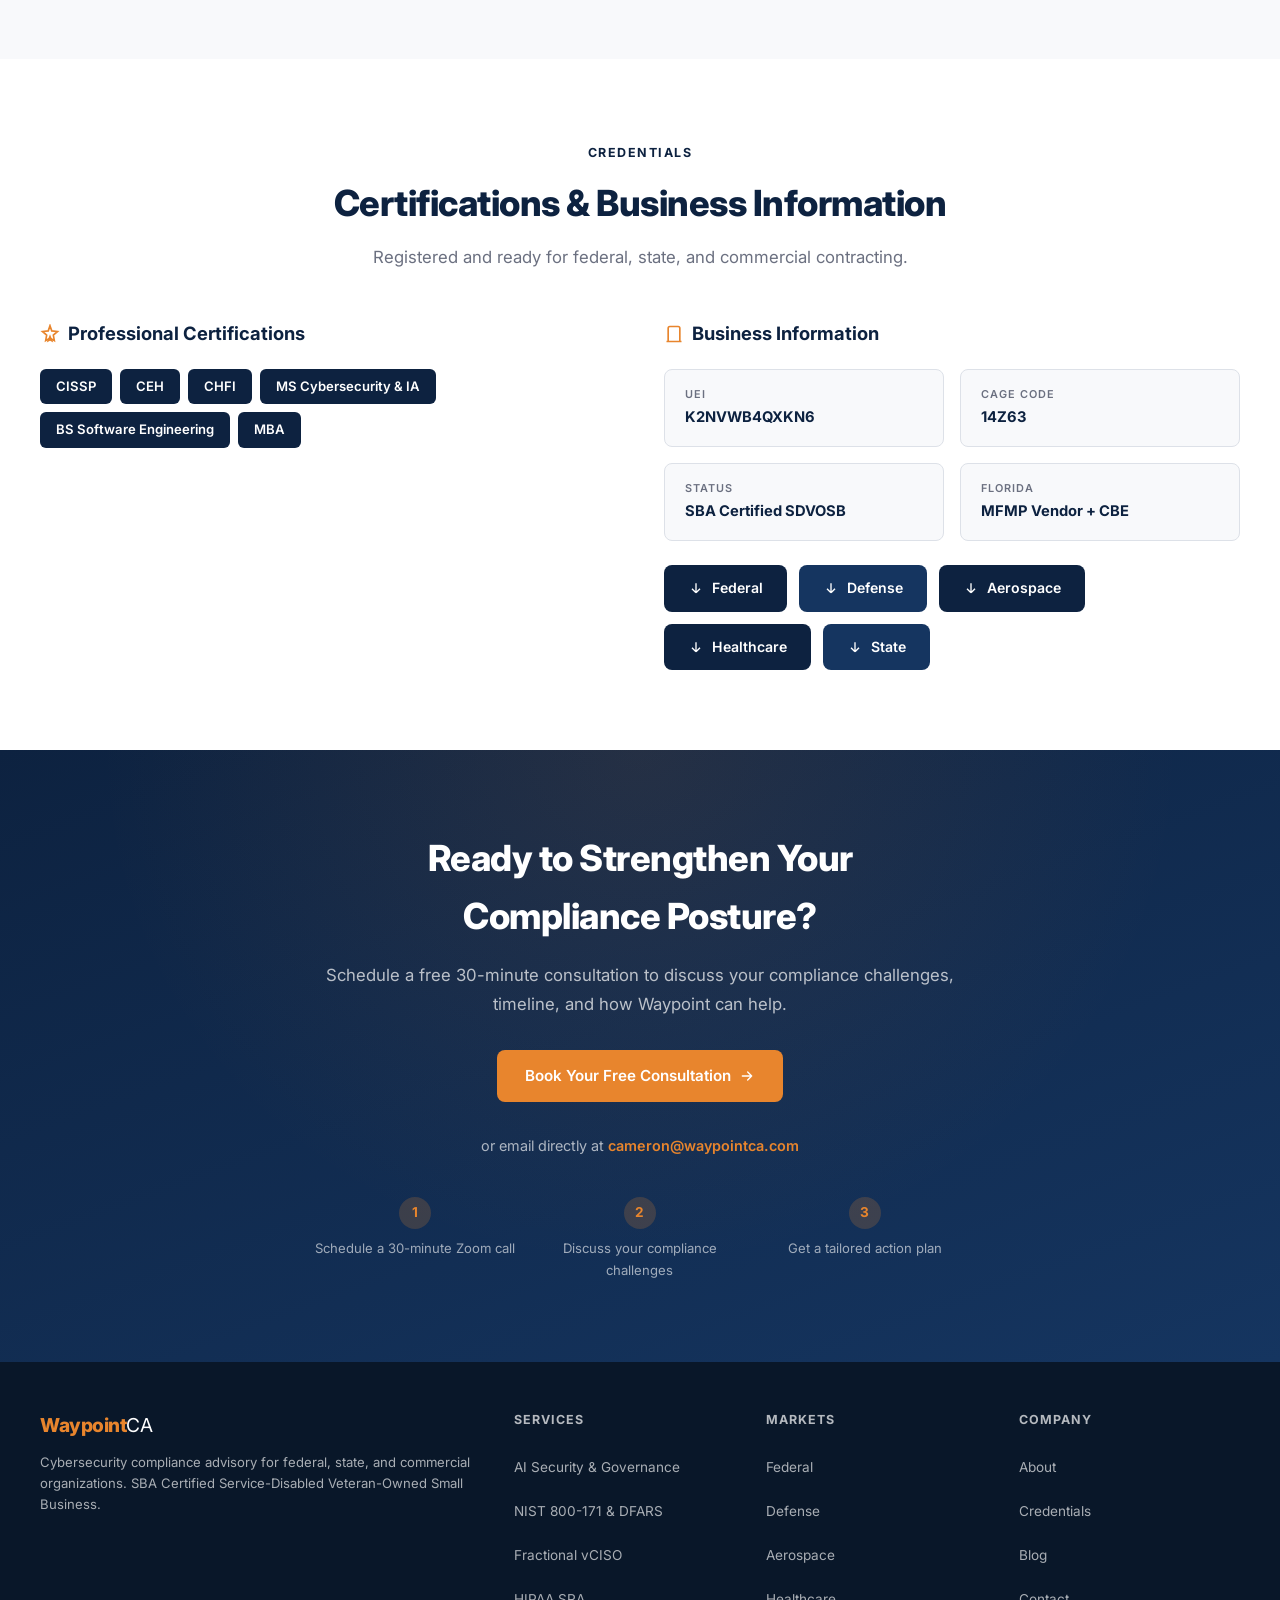
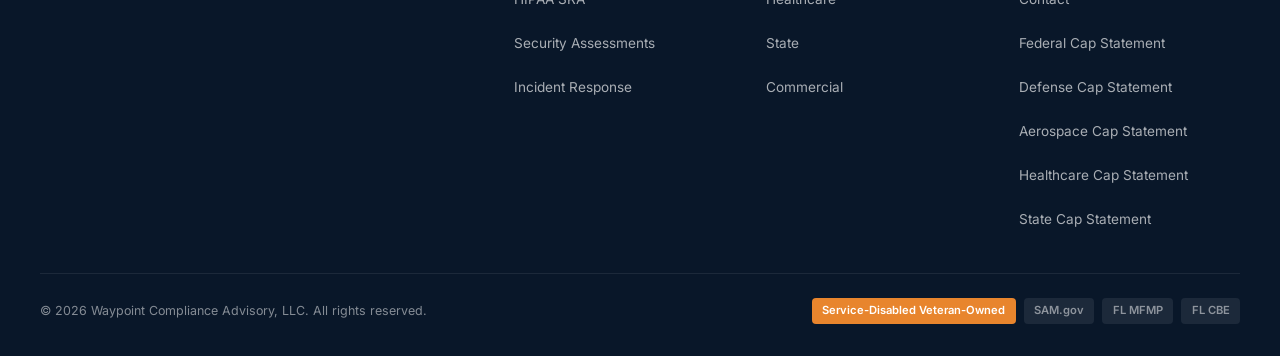
==== commit eadbd3e4: "Fix regulated markets count and name aerospace in meta Adding the Aerospace tab made six markets whi" ====
--- a/index.html
+++ b/index.html
@@ -4,14 +4,14 @@
     <meta charset="UTF-8">
     <meta name="viewport" content="width=device-width, initial-scale=1.0">
     <title>Waypoint Compliance Advisory | Cybersecurity Compliance for Federal, State & Commercial</title>
-    <meta name="description" content="Cybersecurity compliance advisory for federal agencies, state government, healthcare, and commercial organizations. HIPAA, NIST 800-171, FedRAMP 20x, FISMA, SOC 2, PCI DSS. SBA Certified SDVOSB. 21+ years experience.">
+    <meta name="description" content="Cybersecurity compliance advisory for federal, defense, aerospace, healthcare, state, and commercial organizations. NIST 800-171, ITAR and CUI overlap, CNSSI 1253, FedRAMP 20x, HIPAA, SOC 2. SBA Certified SDVOSB. 21+ years experience.">
     <meta property="og:title" content="Waypoint Compliance Advisory | Cybersecurity Compliance">
-    <meta property="og:description" content="Cybersecurity compliance advisory for federal, state, healthcare, and commercial organizations. HIPAA, NIST 800-171, FedRAMP, FISMA, SOC 2. SBA Certified SDVOSB.">
+    <meta property="og:description" content="Cybersecurity compliance advisory for federal, defense, aerospace, healthcare, state, and commercial organizations. NIST 800-171, ITAR, CNSSI 1253, FedRAMP 20x, HIPAA. SBA Certified SDVOSB.">
     <meta property="og:type" content="website">
     <meta property="og:url" content="https://waypointca.com">
     <meta name="twitter:card" content="summary">
     <meta name="twitter:title" content="Waypoint Compliance Advisory">
-    <meta name="twitter:description" content="Cybersecurity compliance for federal, state, healthcare, and commercial organizations. Veteran-owned. Results-driven.">
+    <meta name="twitter:description" content="Cybersecurity compliance for federal, defense, aerospace, healthcare, state, and commercial organizations. Veteran-owned. Results-driven.">
     <link rel="canonical" href="https://waypointca.com">
     <link rel="preconnect" href="https://fonts.googleapis.com">
     <link rel="preconnect" href="https://fonts.gstatic.com" crossorigin>
@@ -1034,7 +1034,7 @@
                 <div class="label">Years U.S. Navy<br>Service</div>
             </div>
             <div class="stat-card">
-                <div class="number">5</div>
+                <div class="number">6</div>
                 <div class="label">Regulated Markets<br>Served</div>
             </div>
             <div class="stat-card">
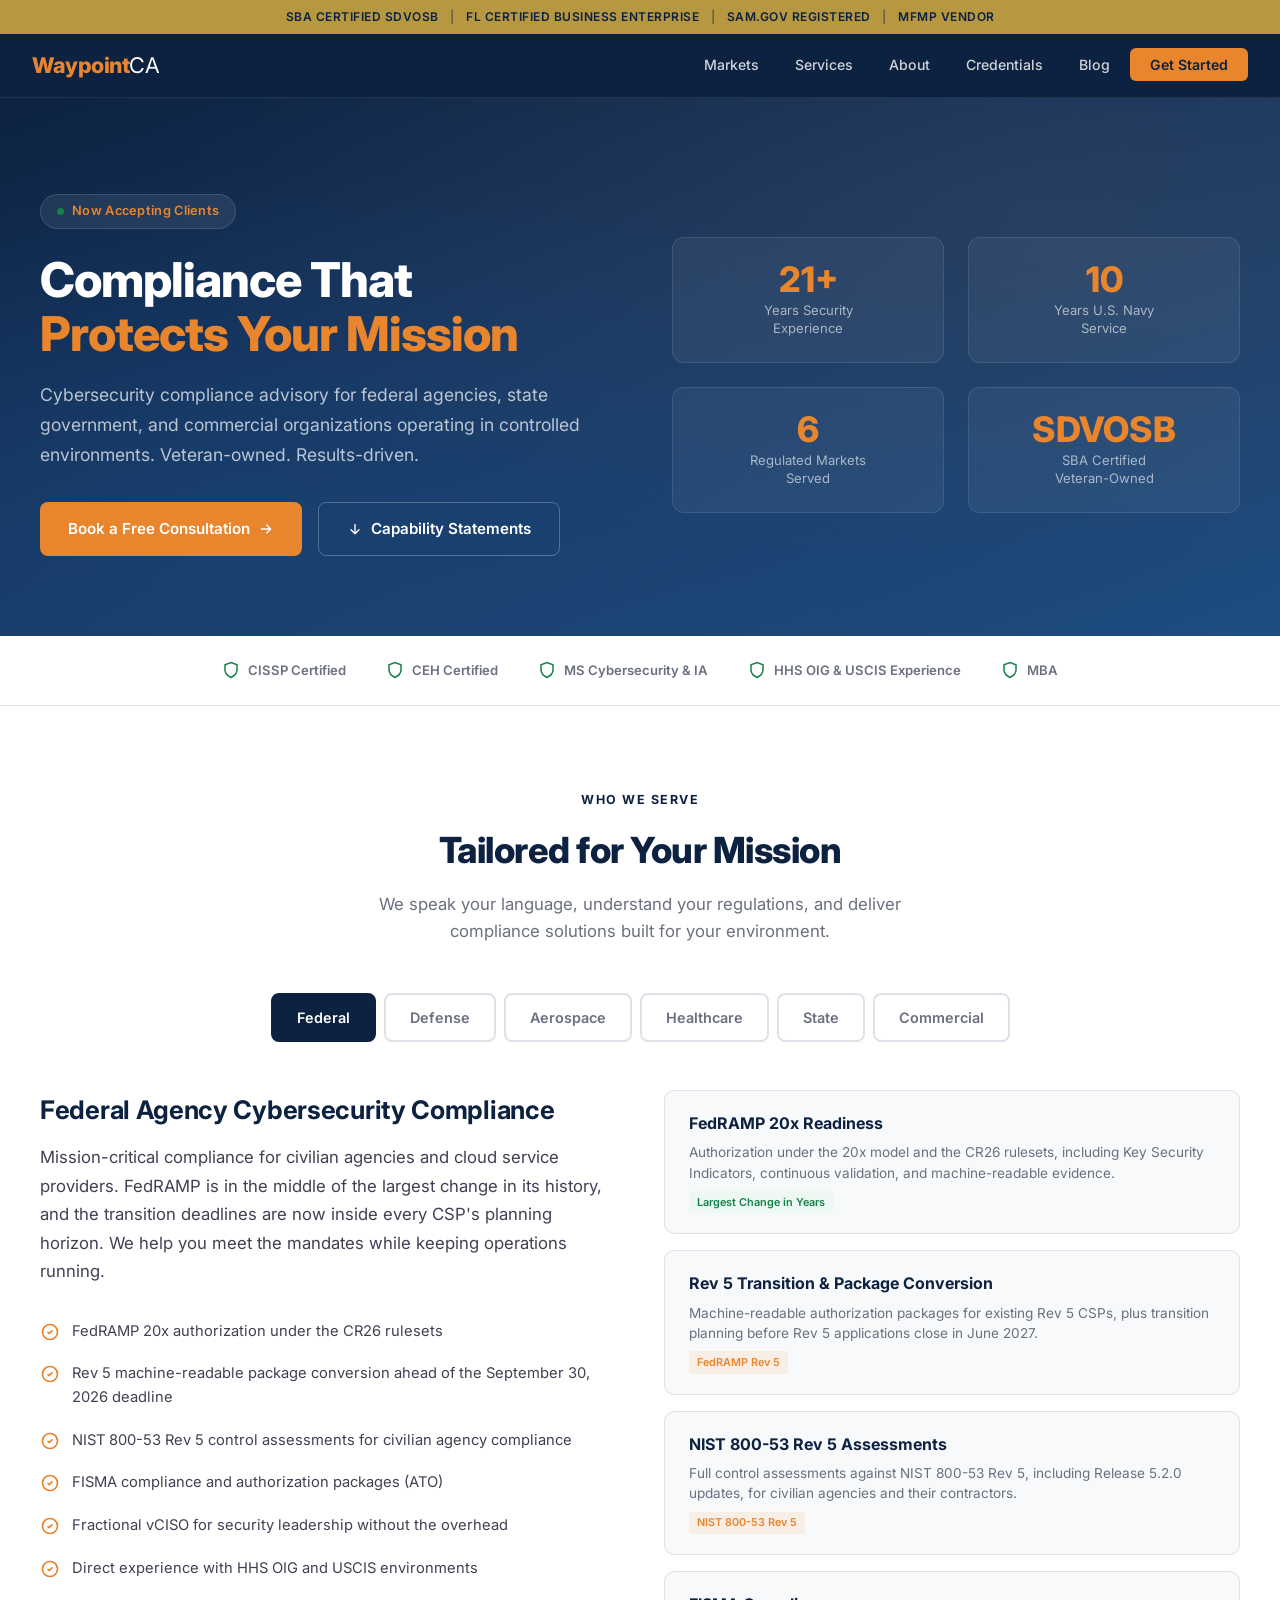
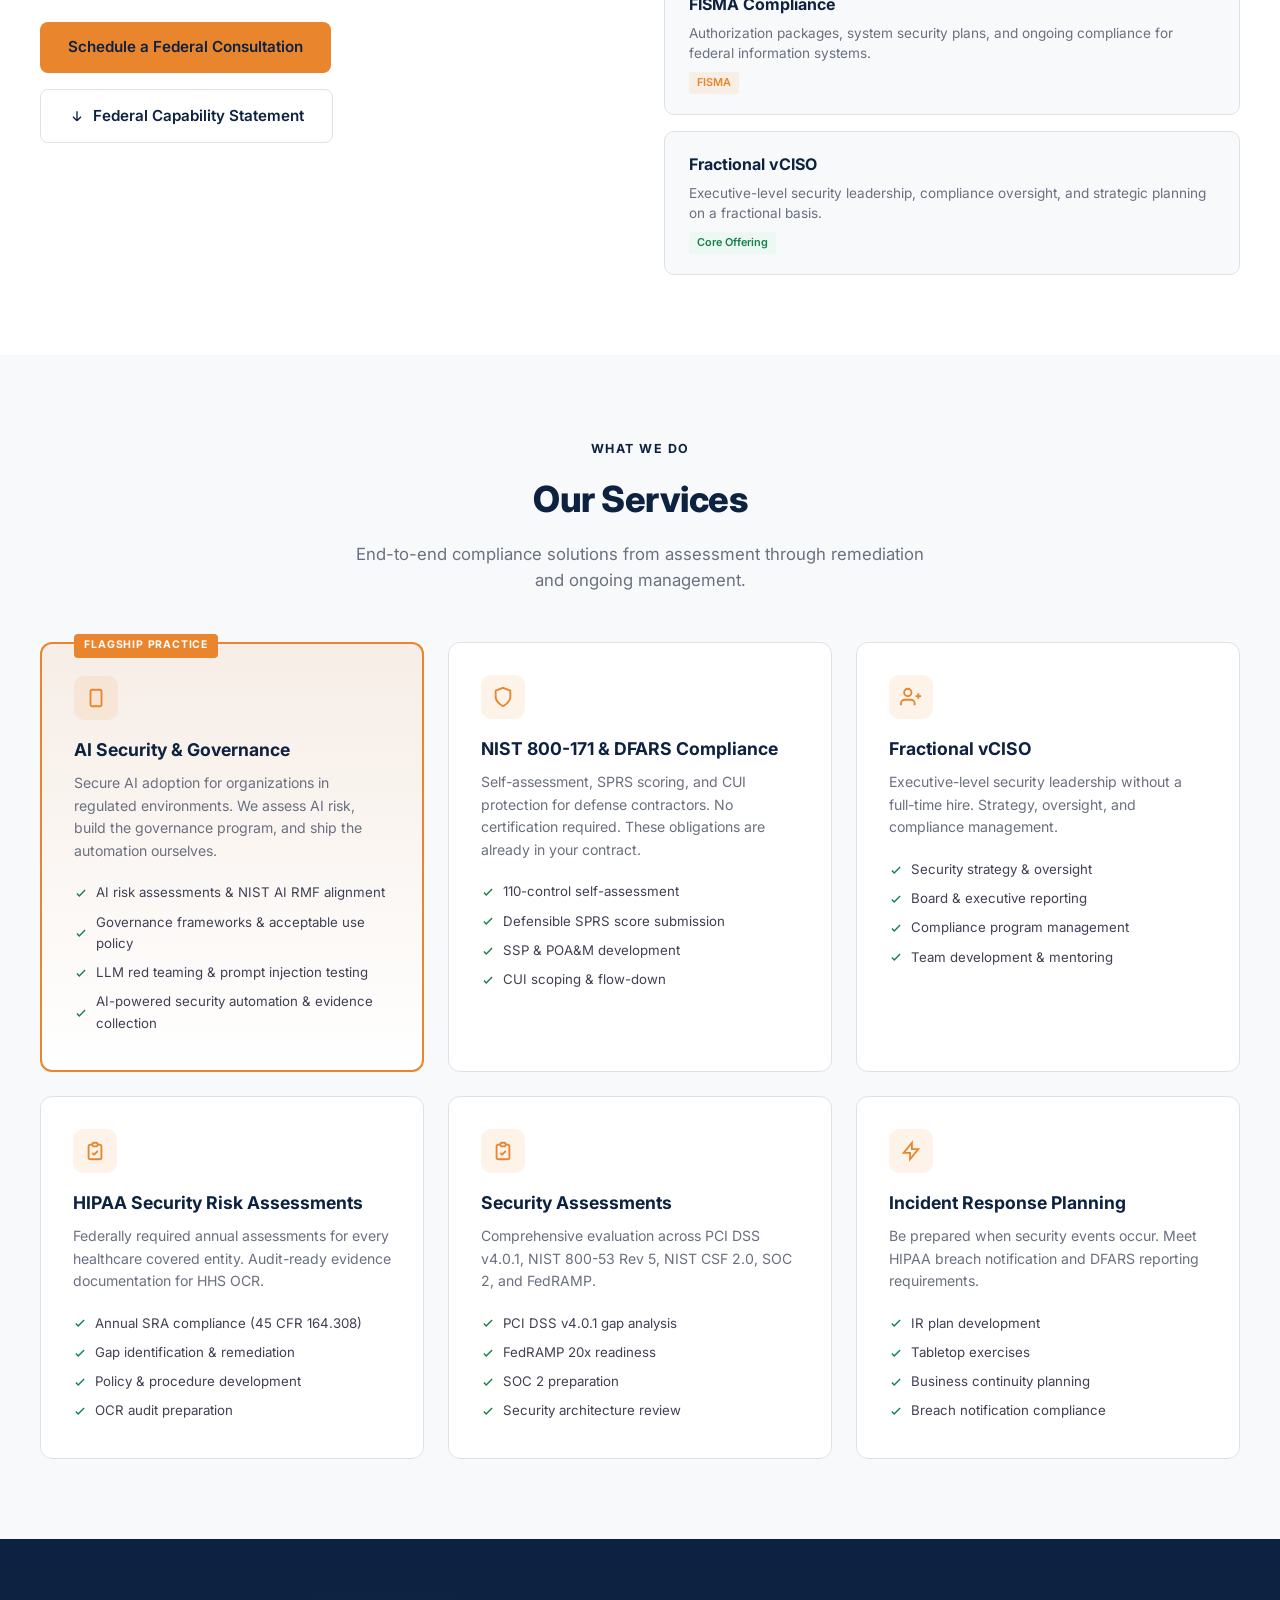
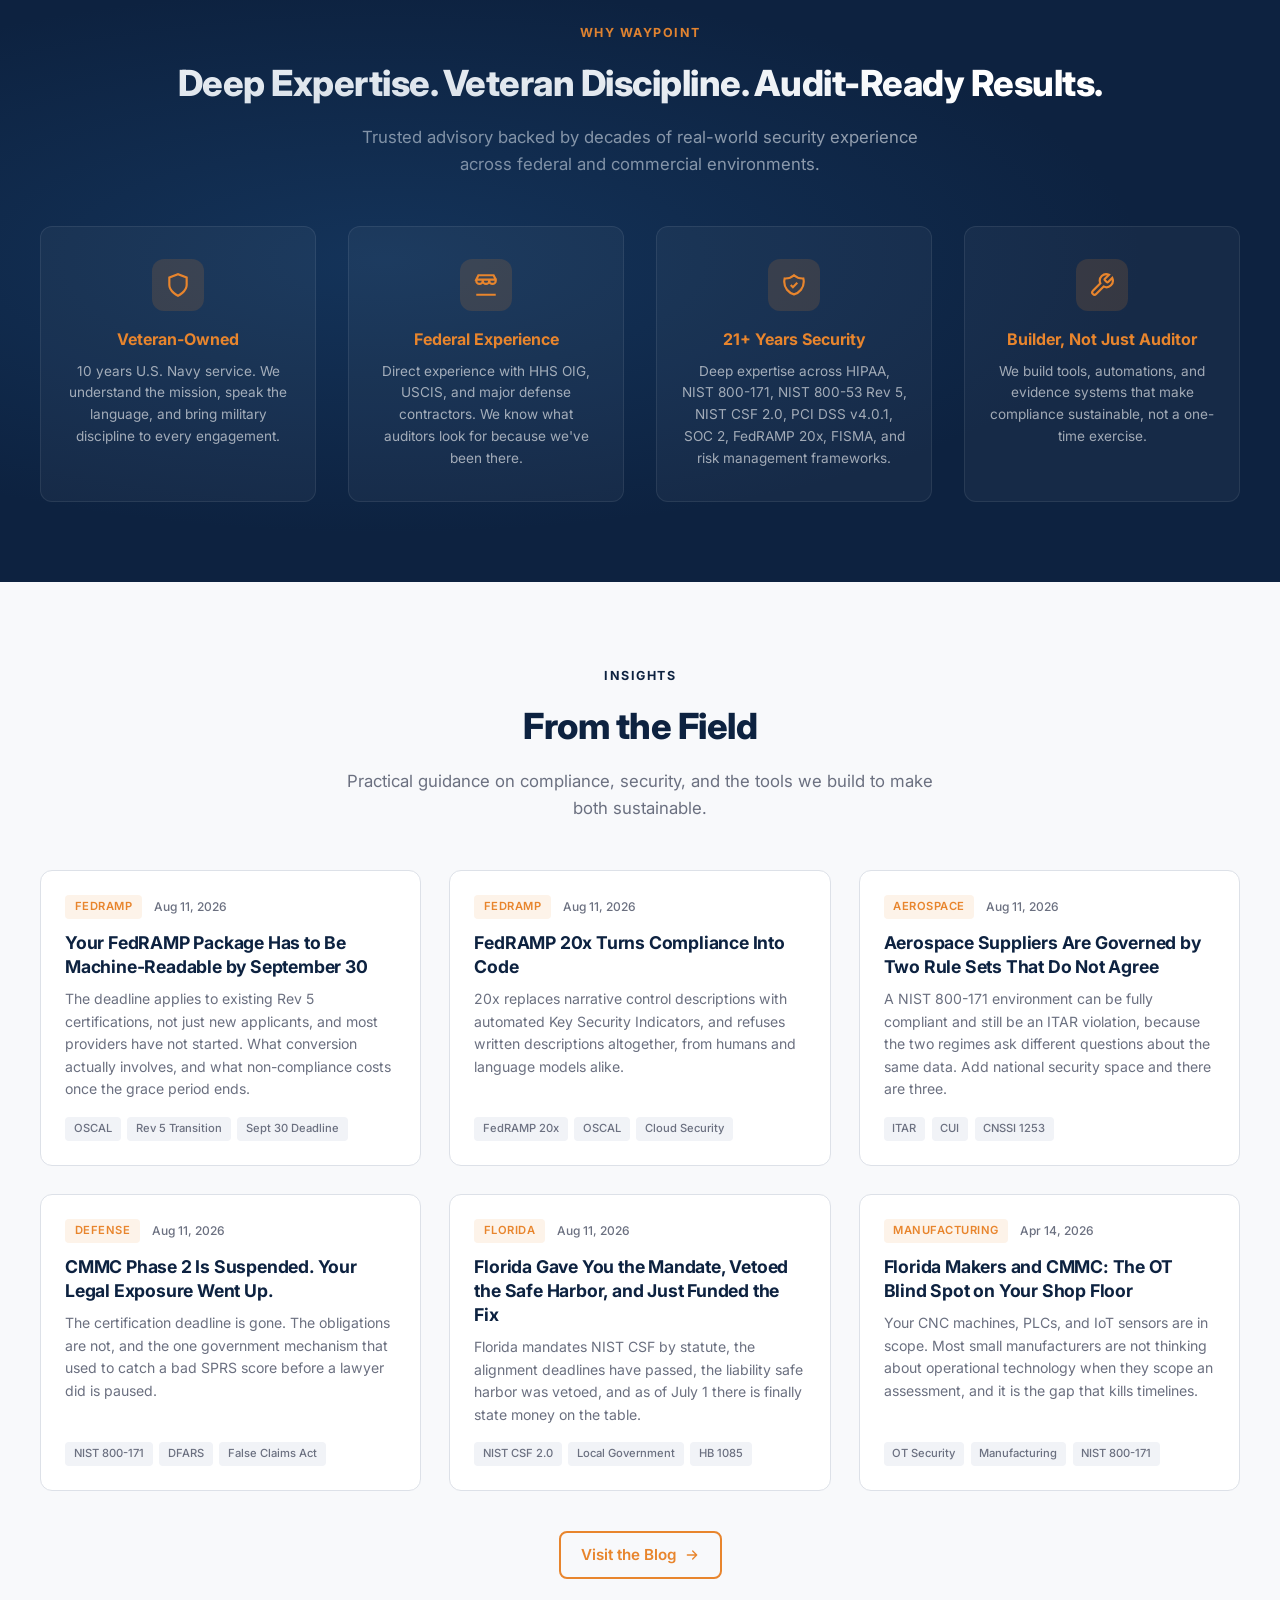
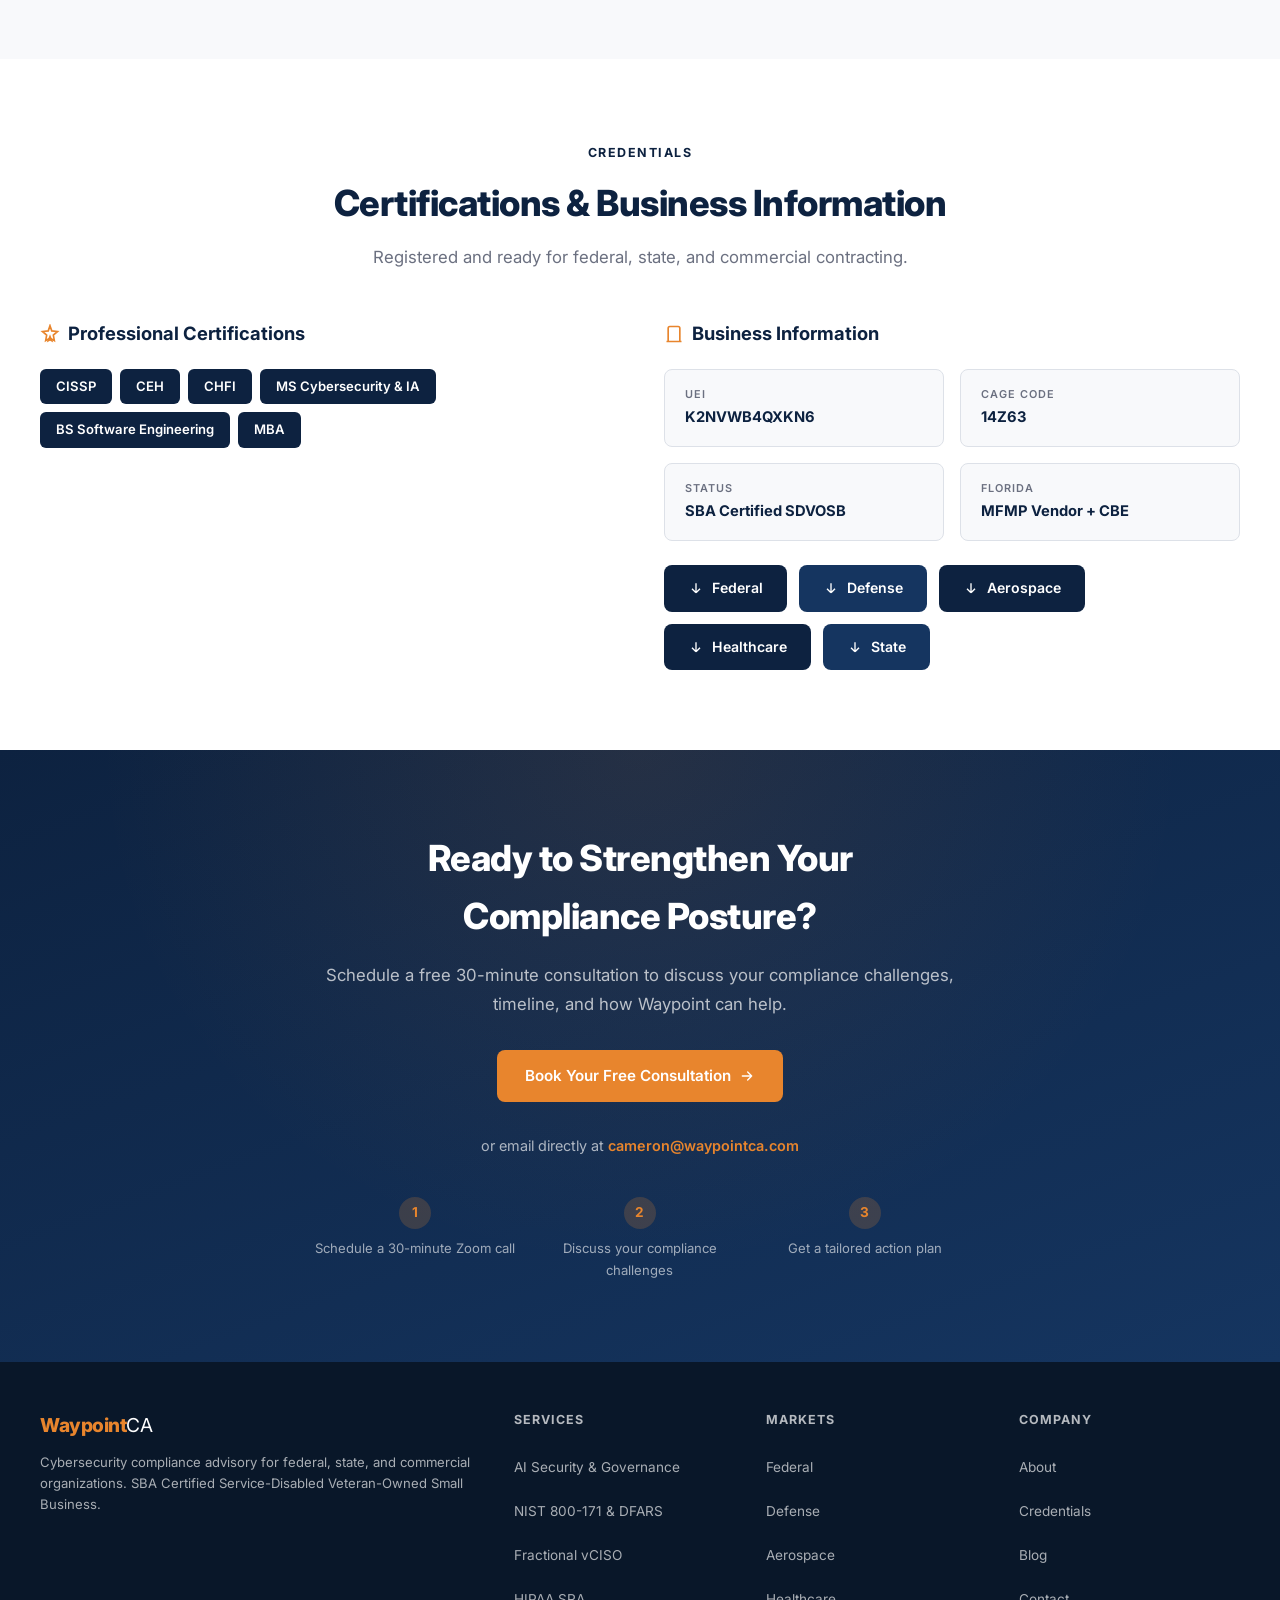
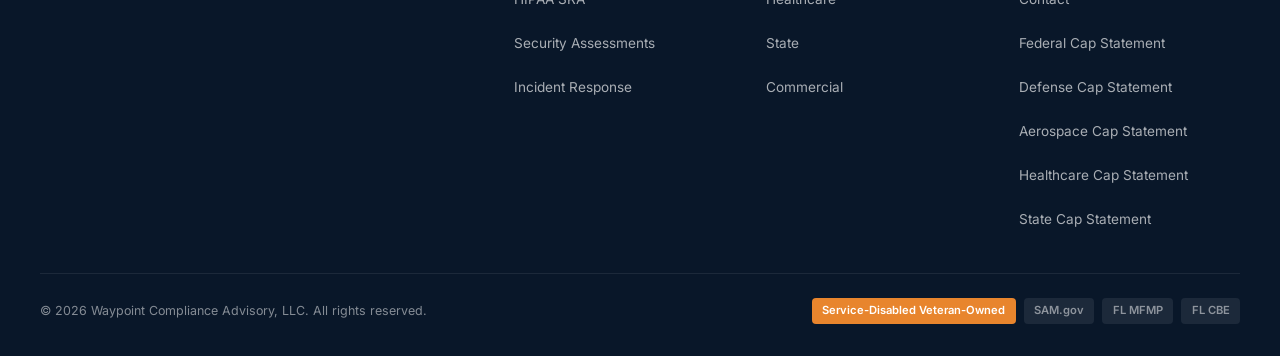
==== commit 29eebe3d: "Replace Most Requested badges and add robots.txt "Most Requested" claimed demand data we do not have" ====
--- a/index.html
+++ b/index.html
@@ -9,10 +9,17 @@
     <meta property="og:description" content="Cybersecurity compliance advisory for federal, defense, aerospace, healthcare, state, and commercial organizations. NIST 800-171, ITAR, CNSSI 1253, FedRAMP 20x, HIPAA. SBA Certified SDVOSB.">
     <meta property="og:type" content="website">
     <meta property="og:url" content="https://waypointca.com">
-    <meta name="twitter:card" content="summary">
+    <meta property="og:image" content="https://waypointca.com/assets/waypoint-og.png">
+    <meta property="og:site_name" content="Waypoint Compliance Advisory">
+    <meta name="twitter:card" content="summary_large_image">
+    <meta name="twitter:image" content="https://waypointca.com/assets/waypoint-og.png">
     <meta name="twitter:title" content="Waypoint Compliance Advisory">
     <meta name="twitter:description" content="Cybersecurity compliance for federal, defense, aerospace, healthcare, state, and commercial organizations. Veteran-owned. Results-driven.">
     <link rel="canonical" href="https://waypointca.com">
+    <link rel="icon" href="assets/favicon.ico" sizes="any">
+    <link rel="icon" type="image/png" sizes="32x32" href="assets/favicon-32x32.png">
+    <link rel="icon" type="image/png" sizes="16x16" href="assets/favicon-16x16.png">
+    <link rel="apple-touch-icon" href="assets/apple-touch-icon.png">
     <link rel="preconnect" href="https://fonts.googleapis.com">
     <link rel="preconnect" href="https://fonts.gstatic.com" crossorigin>
     <link href="https://fonts.googleapis.com/css2?family=Inter:wght@400;500;600;700;800&display=swap" rel="stylesheet">
@@ -975,6 +982,63 @@
       gtag('js', new Date());
       gtag('config', 'G-YKWY9GBXCT');
     </script>
+    <script type="application/ld+json">
+    {
+      "@context": "https://schema.org",
+      "@type": "ProfessionalService",
+      "name": "Waypoint Compliance Advisory, LLC",
+      "alternateName": "WaypointCA",
+      "url": "https://waypointca.com",
+      "logo": "https://waypointca.com/assets/apple-touch-icon.png",
+      "image": "https://waypointca.com/assets/waypoint-og.png",
+      "description": "Cybersecurity compliance advisory for federal, defense, aerospace, healthcare, state, and commercial organizations. SBA Certified Service-Disabled Veteran-Owned Small Business.",
+      "email": "cameron@waypointca.com",
+      "address": {
+        "@type": "PostalAddress",
+        "addressLocality": "DeLand",
+        "addressRegion": "FL",
+        "addressCountry": "US"
+      },
+      "areaServed": [
+        { "@type": "Country", "name": "United States" },
+        { "@type": "State", "name": "Florida" }
+      ],
+      "founder": {
+        "@type": "Person",
+        "name": "Cameron Hopkin",
+        "jobTitle": "Principal Consultant",
+        "hasCredential": ["CISSP", "CEH", "CHFI", "MS Cybersecurity and Information Assurance", "MBA"]
+      },
+      "identifier": [
+        { "@type": "PropertyValue", "name": "UEI", "value": "K2NVWB4QXKN6" },
+        { "@type": "PropertyValue", "name": "CAGE Code", "value": "14Z63" },
+        { "@type": "PropertyValue", "name": "NAICS", "value": "541512, 541519, 541611, 541690, 611420" }
+      ],
+      "knowsAbout": [
+        "NIST SP 800-171", "DFARS 252.204-7012", "CMMC", "ITAR", "CNSSI 1253",
+        "FedRAMP 20x", "OSCAL", "FISMA", "NIST SP 800-53", "HIPAA Security Rule",
+        "NIST Cybersecurity Framework 2.0", "SOC 2", "PCI DSS v4.0.1", "NIST AI RMF"
+      ],
+      "hasOfferCatalog": {
+        "@type": "OfferCatalog",
+        "name": "Compliance Advisory Services",
+        "itemListElement": [
+          { "@type": "Offer", "itemOffered": { "@type": "Service", "name": "AI Security and Governance" } },
+          { "@type": "Offer", "itemOffered": { "@type": "Service", "name": "NIST 800-171 and DFARS Compliance" } },
+          { "@type": "Offer", "itemOffered": { "@type": "Service", "name": "Fractional vCISO" } },
+          { "@type": "Offer", "itemOffered": { "@type": "Service", "name": "HIPAA Security Risk Assessment" } },
+          { "@type": "Offer", "itemOffered": { "@type": "Service", "name": "FedRAMP 20x Readiness" } },
+          { "@type": "Offer", "itemOffered": { "@type": "Service", "name": "CUI and Export Control Alignment" } },
+          { "@type": "Offer", "itemOffered": { "@type": "Service", "name": "Incident Response Planning" } }
+        ]
+      },
+      "sameAs": [
+        "https://www.linkedin.com/company/waypointca",
+        "https://github.com/WaypointCA",
+        "https://blog.waypointca.com"
+      ]
+    }
+    </script>
 </head>
 <body>
 
@@ -1152,7 +1216,7 @@
                 <div class="market-service-card">
                     <h4>Fractional vCISO</h4>
                     <p>Executive-level security leadership, compliance oversight, and strategic planning on a fractional basis.</p>
-                    <span class="tag tag-popular">Most Requested</span>
+                    <span class="tag tag-popular">Core Offering</span>
                 </div>
             </div>
         </div>
@@ -1345,7 +1409,7 @@
                 <div class="market-service-card">
                     <h4>Fractional vCISO for Healthcare</h4>
                     <p>Ongoing security leadership for practices, hospitals, and health IT companies without a full-time hire.</p>
-                    <span class="tag tag-popular">Most Requested</span>
+                    <span class="tag tag-popular">Core Offering</span>
                 </div>
             </div>
         </div>
@@ -1415,7 +1479,7 @@
                 <div class="market-service-card">
                     <h4>Fractional vCISO</h4>
                     <p>Security leadership for agencies that need strategic direction without a full-time CISO hire.</p>
-                    <span class="tag tag-popular">Most Requested</span>
+                    <span class="tag tag-popular">Core Offering</span>
                 </div>
             </div>
         </div>
@@ -1457,7 +1521,7 @@
                 <div class="market-service-card">
                     <h4>Fractional vCISO Retainers</h4>
                     <p>Ongoing security leadership, compliance management, board reporting, and strategic oversight for growing businesses.</p>
-                    <span class="tag tag-popular">Most Requested</span>
+                    <span class="tag tag-popular">Core Offering</span>
                 </div>
                 <div class="market-service-card">
                     <h4>SOC 2 Readiness</h4>
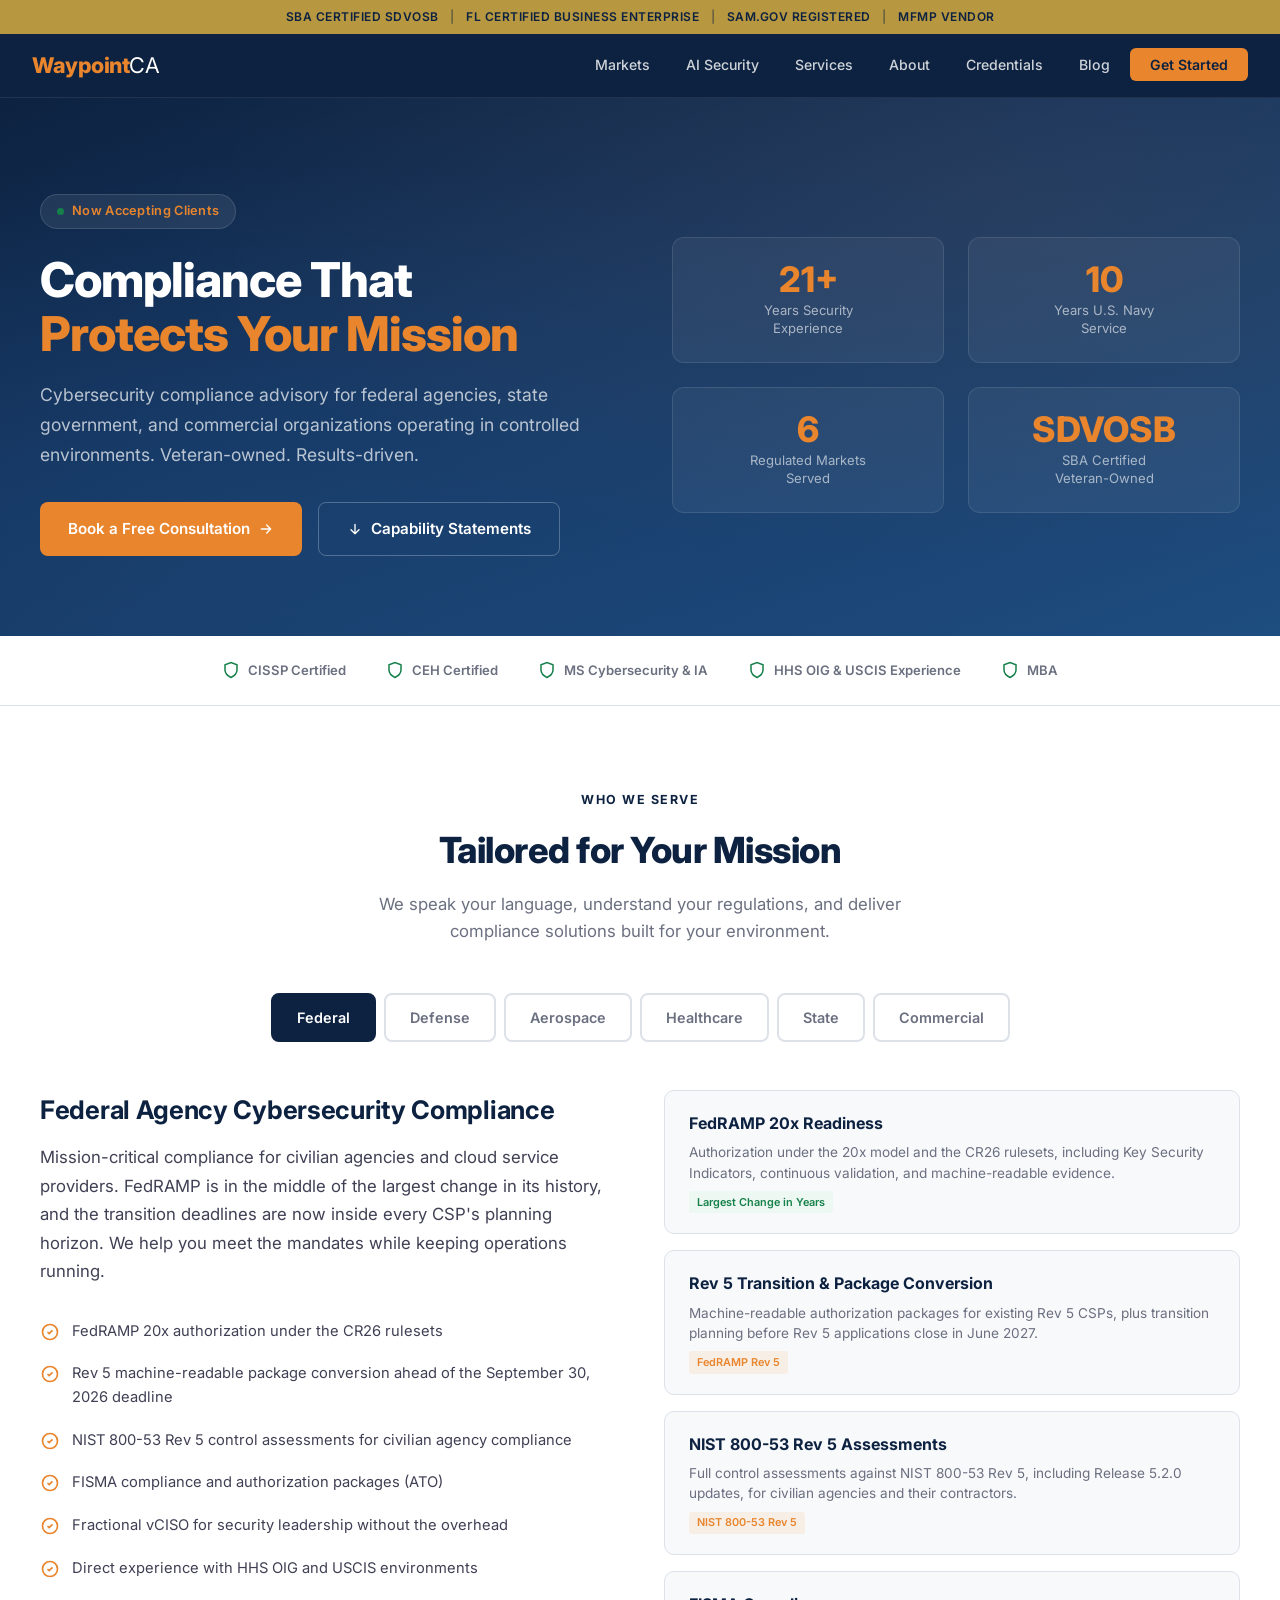
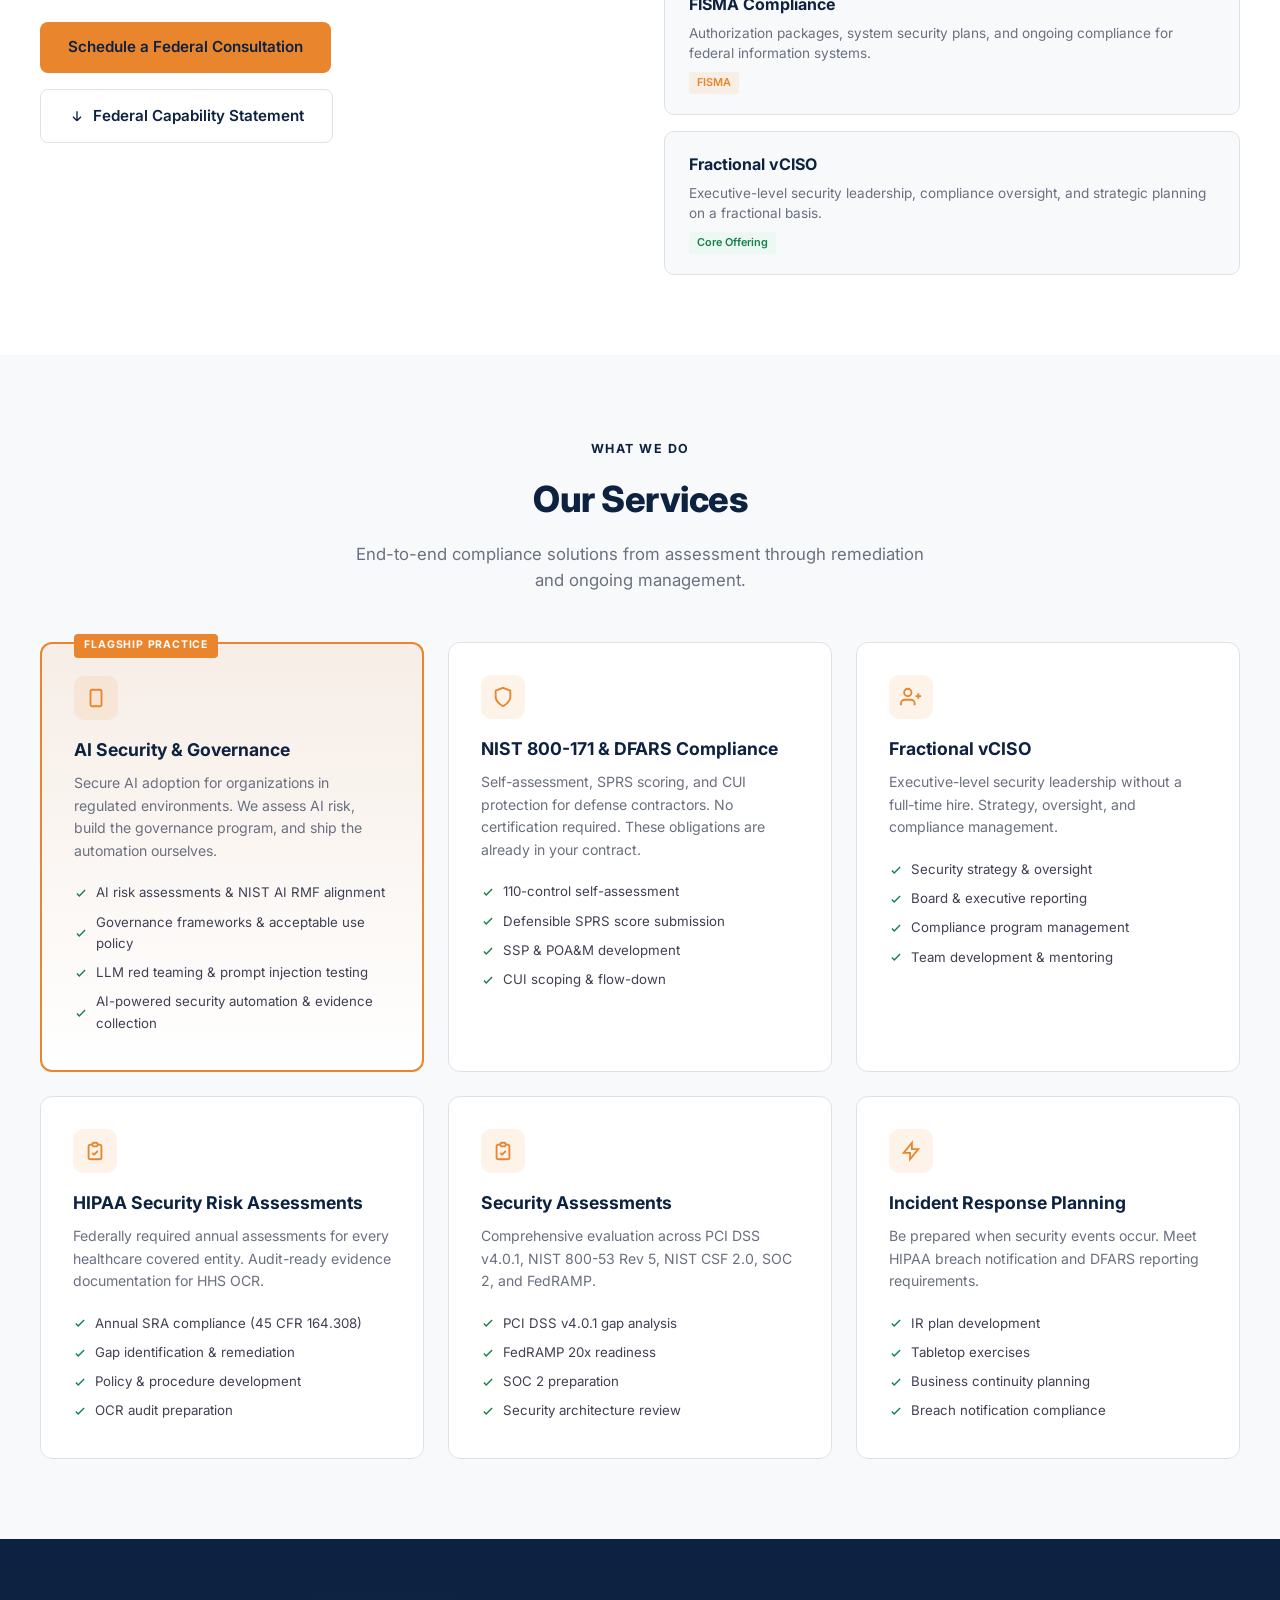
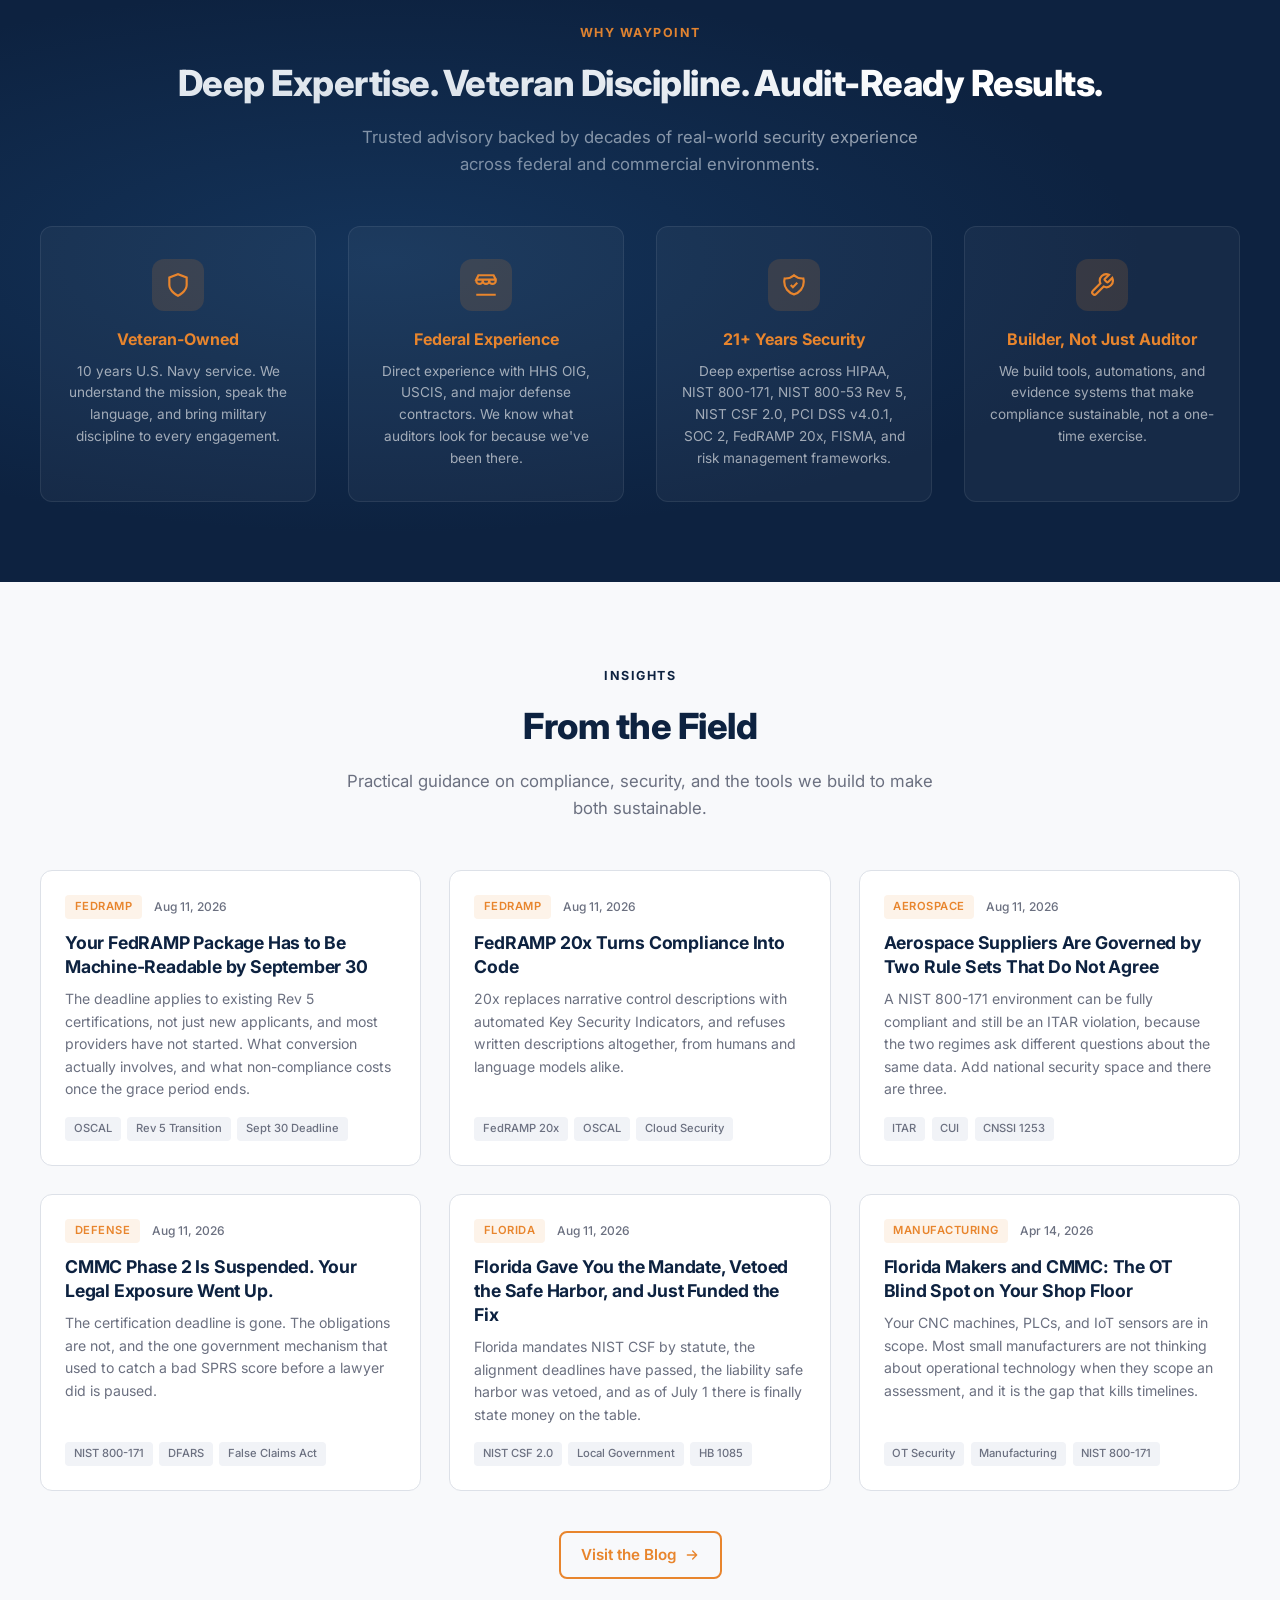
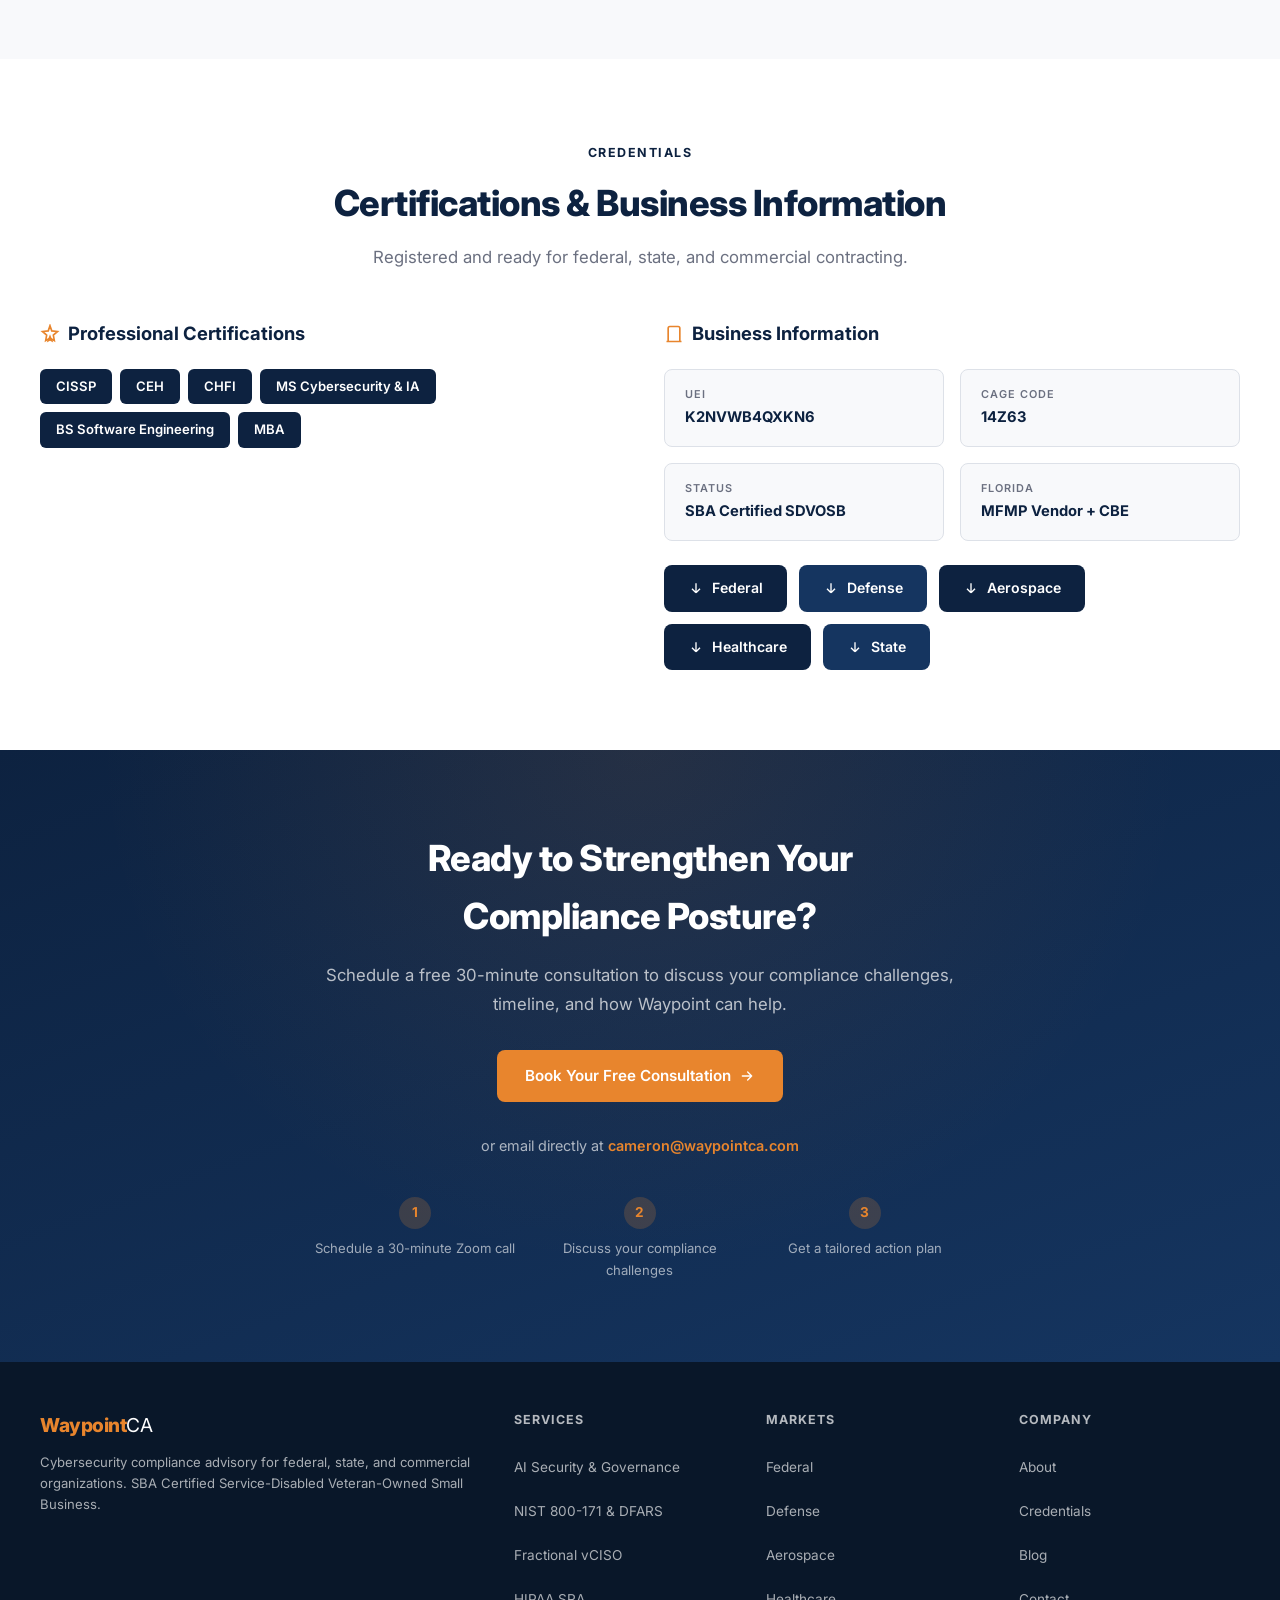
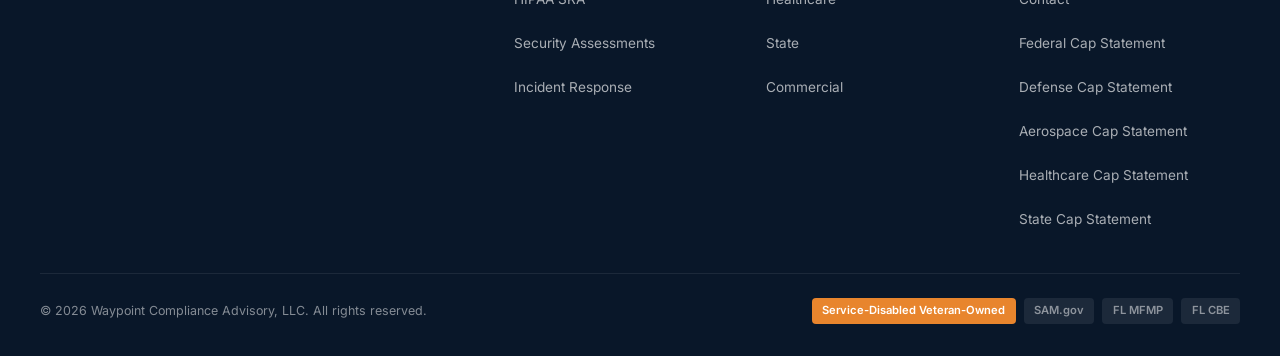
==== commit 2de65071: "Consolidate blog into /blog and add /ai-security (not yet deployed) Branch work only. Production sti" ====
--- a/index.html
+++ b/index.html
@@ -8,14 +8,14 @@
     <meta property="og:title" content="Waypoint Compliance Advisory | Cybersecurity Compliance">
     <meta property="og:description" content="Cybersecurity compliance advisory for federal, defense, aerospace, healthcare, state, and commercial organizations. NIST 800-171, ITAR, CNSSI 1253, FedRAMP 20x, HIPAA. SBA Certified SDVOSB.">
     <meta property="og:type" content="website">
-    <meta property="og:url" content="https://waypointca.com">
+    <meta property="og:url" content="https://waypointca.com/">
     <meta property="og:image" content="https://waypointca.com/assets/waypoint-og.png">
     <meta property="og:site_name" content="Waypoint Compliance Advisory">
     <meta name="twitter:card" content="summary_large_image">
     <meta name="twitter:image" content="https://waypointca.com/assets/waypoint-og.png">
     <meta name="twitter:title" content="Waypoint Compliance Advisory">
     <meta name="twitter:description" content="Cybersecurity compliance for federal, defense, aerospace, healthcare, state, and commercial organizations. Veteran-owned. Results-driven.">
-    <link rel="canonical" href="https://waypointca.com">
+    <link rel="canonical" href="https://waypointca.com/">
     <link rel="icon" href="assets/favicon.ico" sizes="any">
     <link rel="icon" type="image/png" sizes="32x32" href="assets/favicon-32x32.png">
     <link rel="icon" type="image/png" sizes="16x16" href="assets/favicon-16x16.png">
@@ -1035,7 +1035,7 @@
       "sameAs": [
         "https://www.linkedin.com/company/waypointca",
         "https://github.com/WaypointCA",
-        "https://blog.waypointca.com"
+        "https://waypointca.com/blog/"
       ]
     }
     </script>
@@ -1054,10 +1054,11 @@
     <a href="#" class="logo">Waypoint<span>CA</span></a>
     <ul class="nav-links">
         <li><a href="#markets">Markets</a></li>
+        <li><a href="/ai-security/">AI Security</a></li>
         <li><a href="#services">Services</a></li>
         <li><a href="#about">About</a></li>
         <li><a href="#credentials">Credentials</a></li>
-        <li><a href="https://blog.waypointca.com" target="_blank" rel="noopener">Blog</a></li>
+        <li><a href="/blog/">Blog</a></li>
         <li><a href="#contact" class="nav-cta">Get Started</a></li>
     </ul>
     <button class="nav-toggle" aria-label="Toggle navigation menu" aria-expanded="false"
@@ -1680,7 +1681,7 @@
 </section>
 
 <!-- BLOG / INSIGHTS
-     Update these cards when new posts are published to blog.waypointca.com.
+     Update these cards when new posts are published to waypointca.com/blog.
      Each card links to a post URL. Replace href, date, category, title, description, and tags. -->
 <section class="blog-section" id="insights">
     <div class="section-header">
@@ -1690,7 +1691,7 @@
     </div>
 
     <div class="blog-grid">
-        <a href="https://blog.waypointca.com/posts/fedramp-machine-readable-september-30-deadline/" class="blog-card">
+        <a href="https://waypointca.com/blog/posts/fedramp-machine-readable-september-30-deadline/" class="blog-card">
             <div class="blog-card-body">
                 <div class="blog-card-meta">
                     <span class="blog-card-category">FedRAMP</span>
@@ -1706,7 +1707,7 @@
             </div>
         </a>
 
-        <a href="https://blog.waypointca.com/posts/fedramp-20x-compliance-becomes-code/" class="blog-card">
+        <a href="https://waypointca.com/blog/posts/fedramp-20x-compliance-becomes-code/" class="blog-card">
             <div class="blog-card-body">
                 <div class="blog-card-meta">
                     <span class="blog-card-category">FedRAMP</span>
@@ -1722,7 +1723,7 @@
             </div>
         </a>
 
-        <a href="https://blog.waypointca.com/posts/aerospace-cui-itar-two-regimes/" class="blog-card">
+        <a href="https://waypointca.com/blog/posts/aerospace-cui-itar-two-regimes/" class="blog-card">
             <div class="blog-card-body">
                 <div class="blog-card-meta">
                     <span class="blog-card-category">Aerospace</span>
@@ -1738,7 +1739,7 @@
             </div>
         </a>
 
-        <a href="https://blog.waypointca.com/posts/cmmc-phase-2-suspended-self-reporting-risk/" class="blog-card">
+        <a href="https://waypointca.com/blog/posts/cmmc-phase-2-suspended-self-reporting-risk/" class="blog-card">
             <div class="blog-card-body">
                 <div class="blog-card-meta">
                     <span class="blog-card-category">Defense</span>
@@ -1754,7 +1755,7 @@
             </div>
         </a>
 
-        <a href="https://blog.waypointca.com/posts/florida-cybersecurity-mandates-no-safe-harbor/" class="blog-card">
+        <a href="https://waypointca.com/blog/posts/florida-cybersecurity-mandates-no-safe-harbor/" class="blog-card">
             <div class="blog-card-body">
                 <div class="blog-card-meta">
                     <span class="blog-card-category">Florida</span>
@@ -1770,7 +1771,7 @@
             </div>
         </a>
 
-        <a href="https://blog.waypointca.com/posts/florida-makers-cmmc-ot/" class="blog-card">
+        <a href="https://waypointca.com/blog/posts/florida-makers-cmmc-ot/" class="blog-card">
             <div class="blog-card-body">
                 <div class="blog-card-meta">
                     <span class="blog-card-category">Manufacturing</span>
@@ -1788,7 +1789,7 @@
 </div>
 
     <div class="blog-cta">
-        <a href="https://blog.waypointca.com" target="_blank" rel="noopener">
+        <a href="/blog/">
             Visit the Blog
             <svg aria-hidden="true" width="16" height="16" fill="none" viewBox="0 0 24 24"><path stroke="currentColor" stroke-width="2" stroke-linecap="round" stroke-linejoin="round" d="M5 12h14m-6-6 6 6-6 6"/></svg>
         </a>
@@ -1913,7 +1914,7 @@
         </div>
         <div class="footer-col">
             <h4>Services</h4>
-            <a href="#services">AI Security &amp; Governance</a>
+            <a href="/ai-security/">AI Security &amp; Governance</a>
             <a href="#services">NIST 800-171 &amp; DFARS</a>
             <a href="#services">Fractional vCISO</a>
             <a href="#services">HIPAA SRA</a>
@@ -1933,7 +1934,7 @@
             <h4>Company</h4>
             <a href="#about">About</a>
             <a href="#credentials">Credentials</a>
-            <a href="https://blog.waypointca.com" target="_blank" rel="noopener">Blog</a>
+            <a href="/blog/">Blog</a>
             <a href="#contact">Contact</a>
             <a href="assets/Waypoint_CapStmt_Federal.pdf">Federal Cap Statement</a>
             <a href="assets/Waypoint_CapStmt_Defense.pdf">Defense Cap Statement</a>
